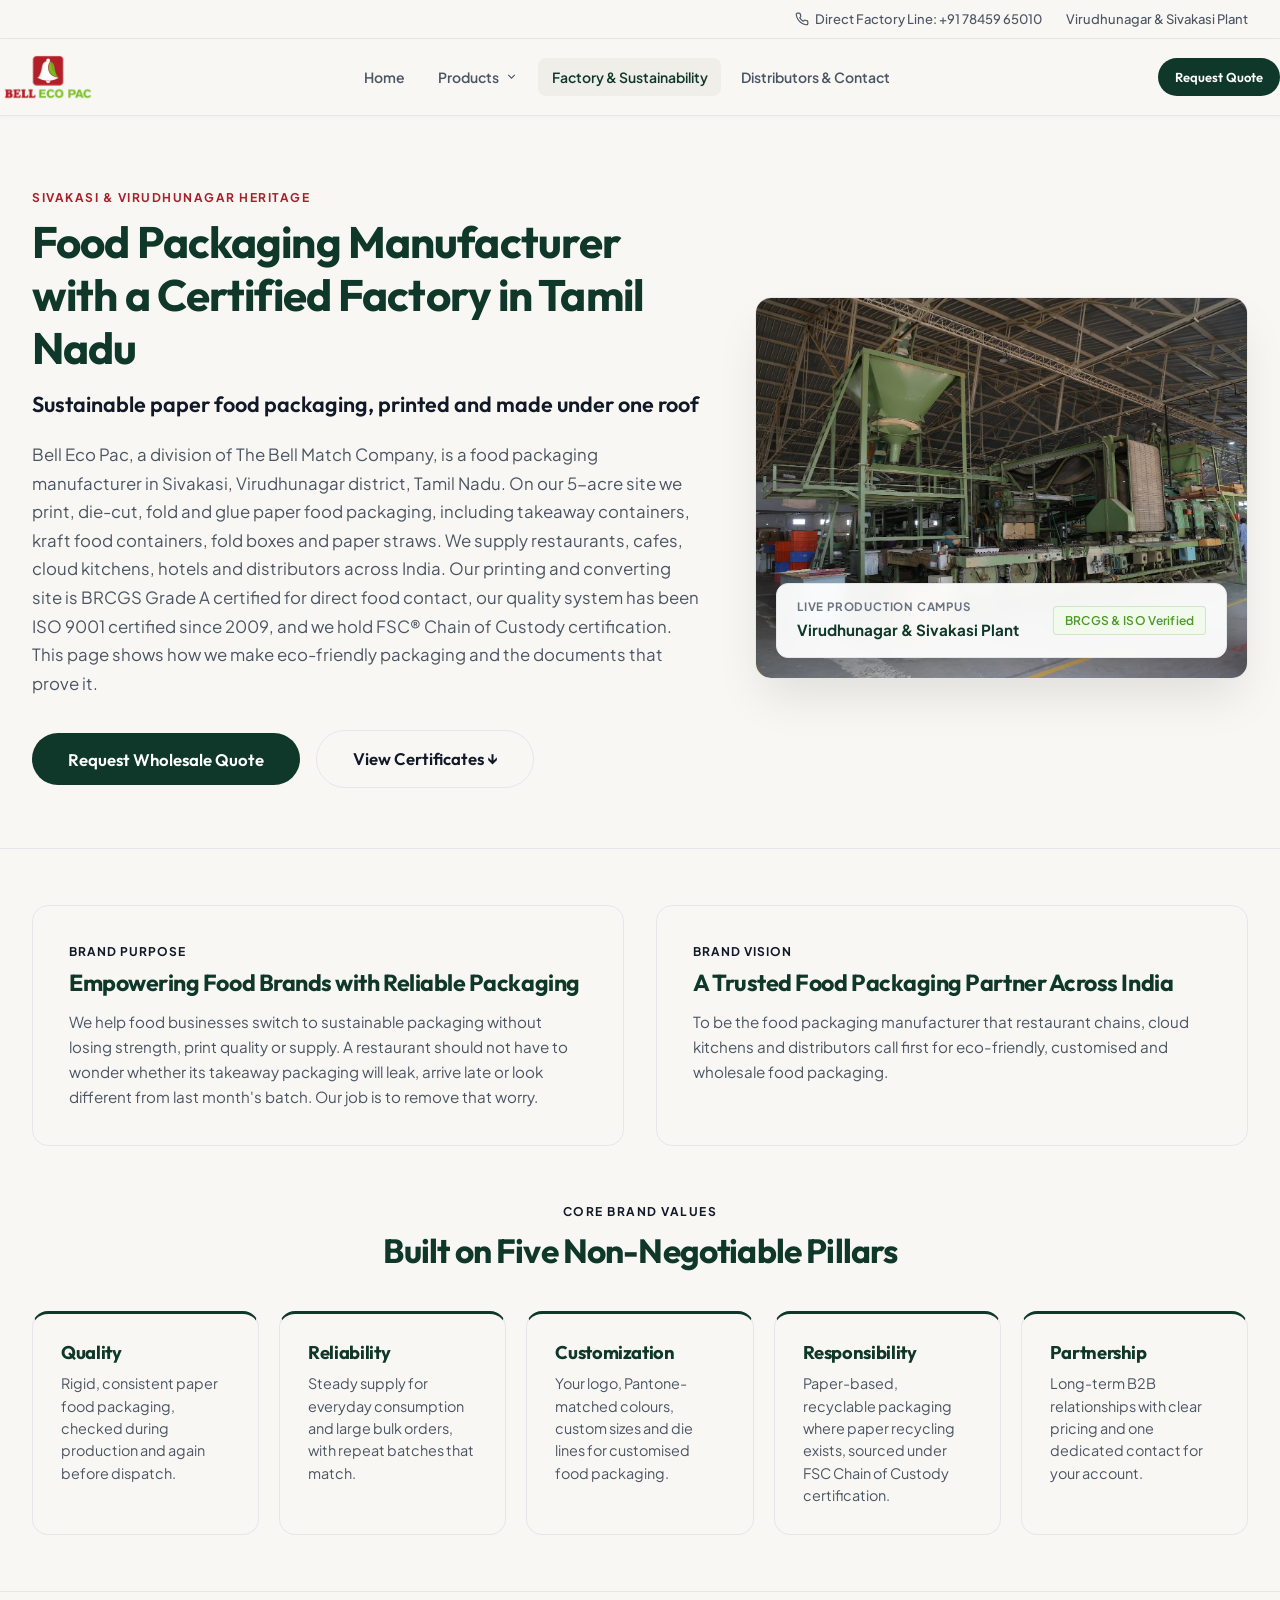
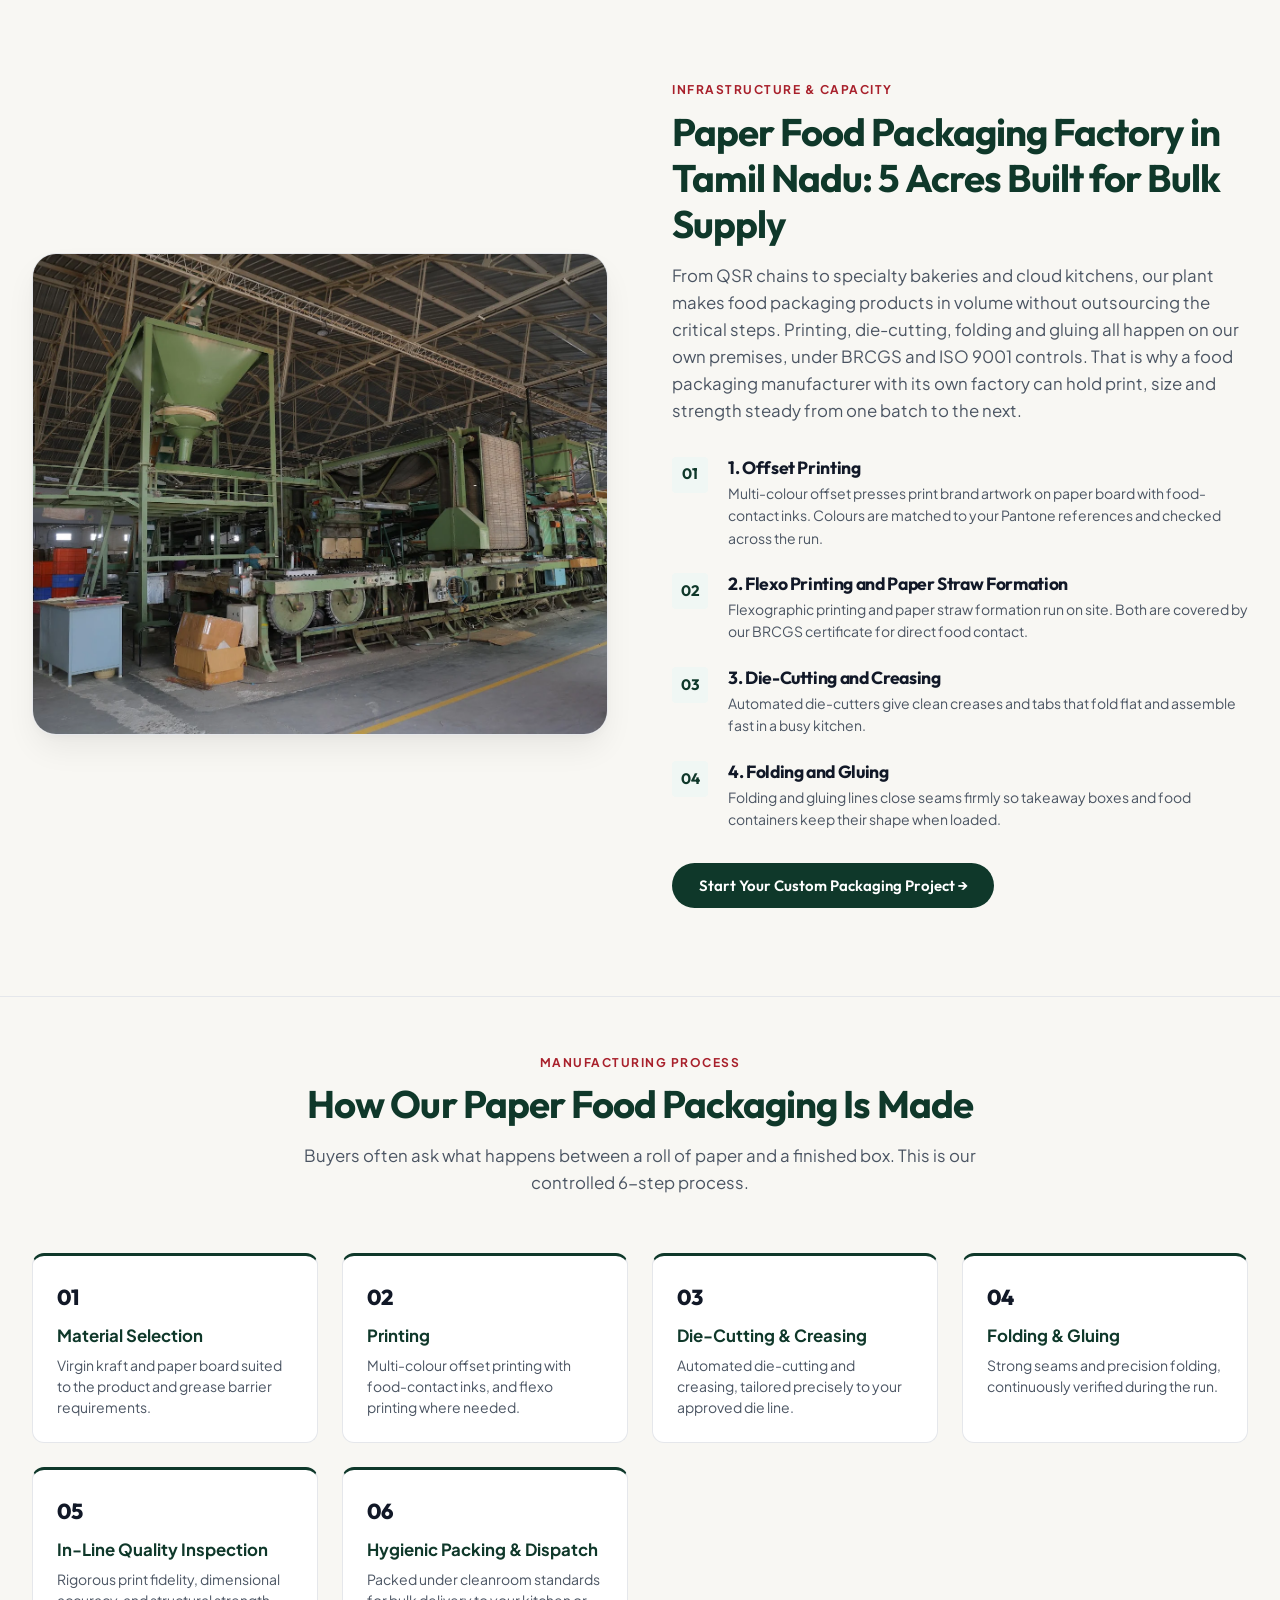
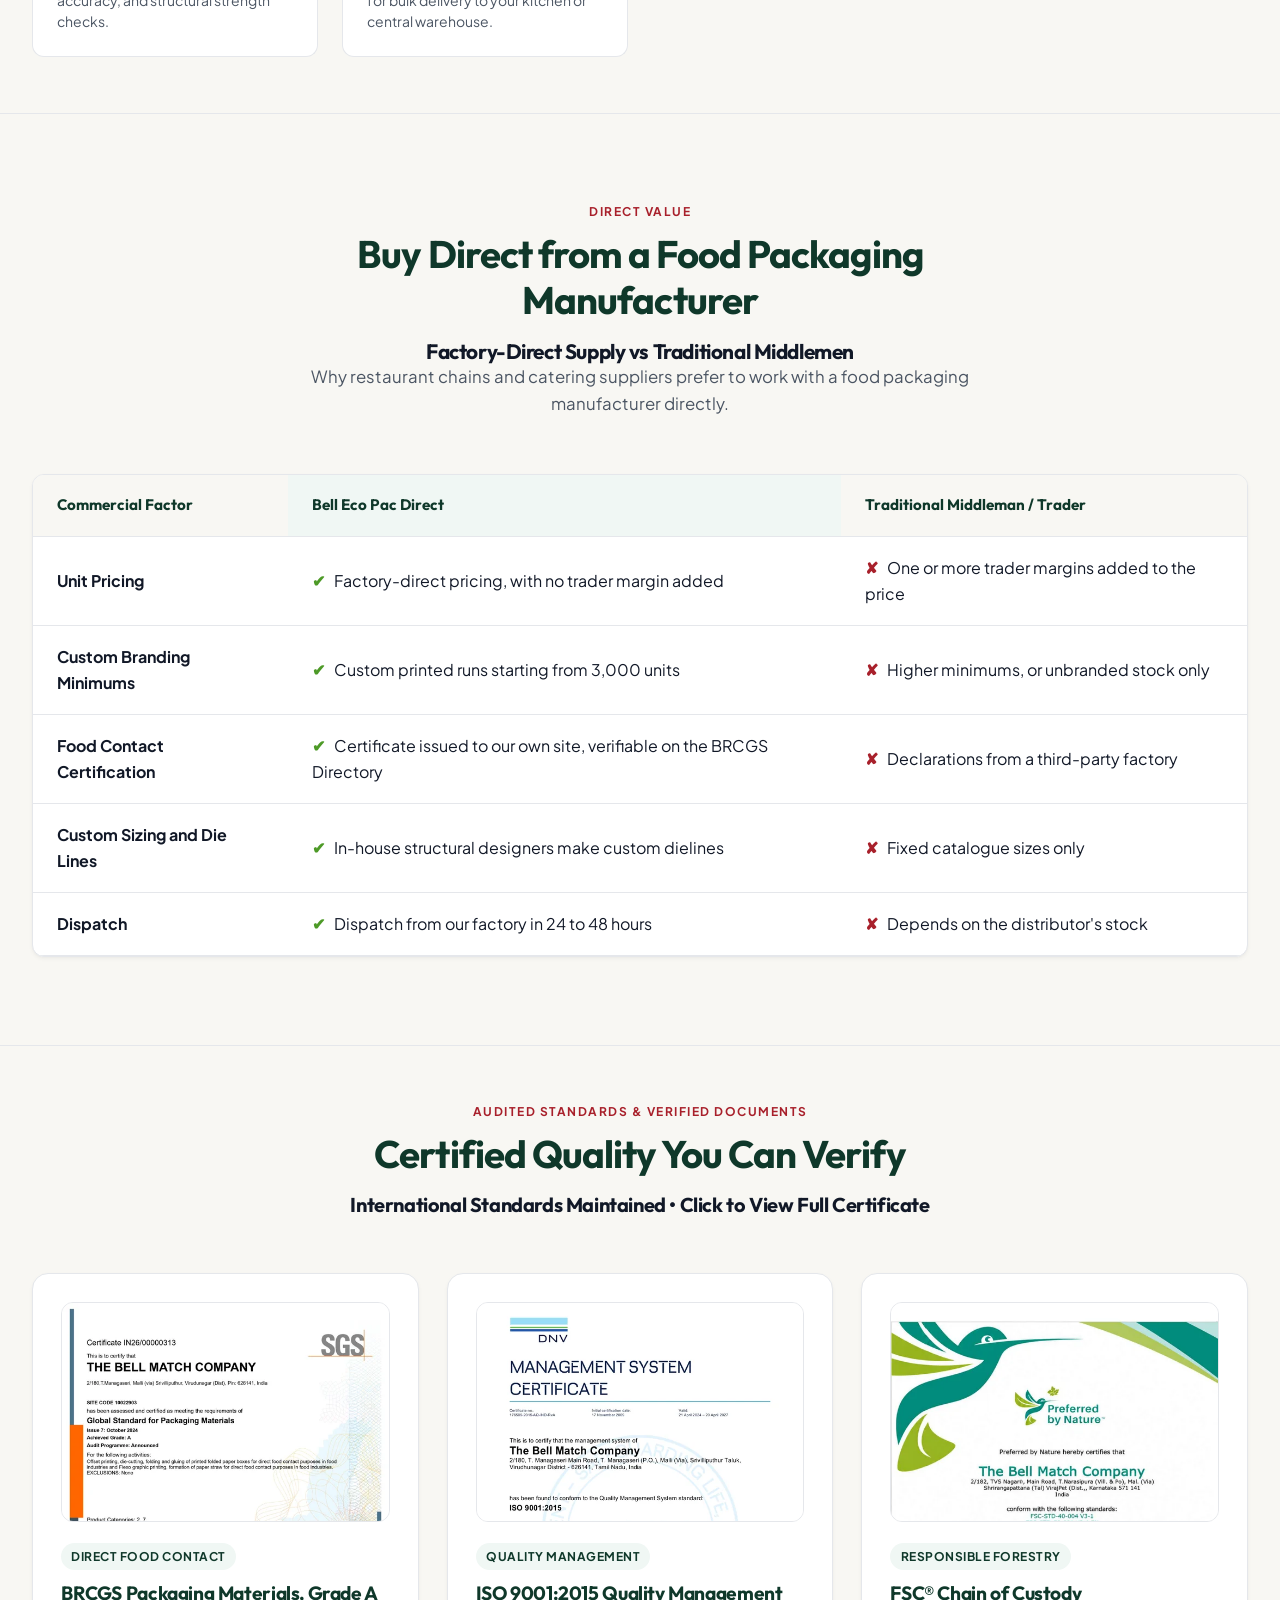
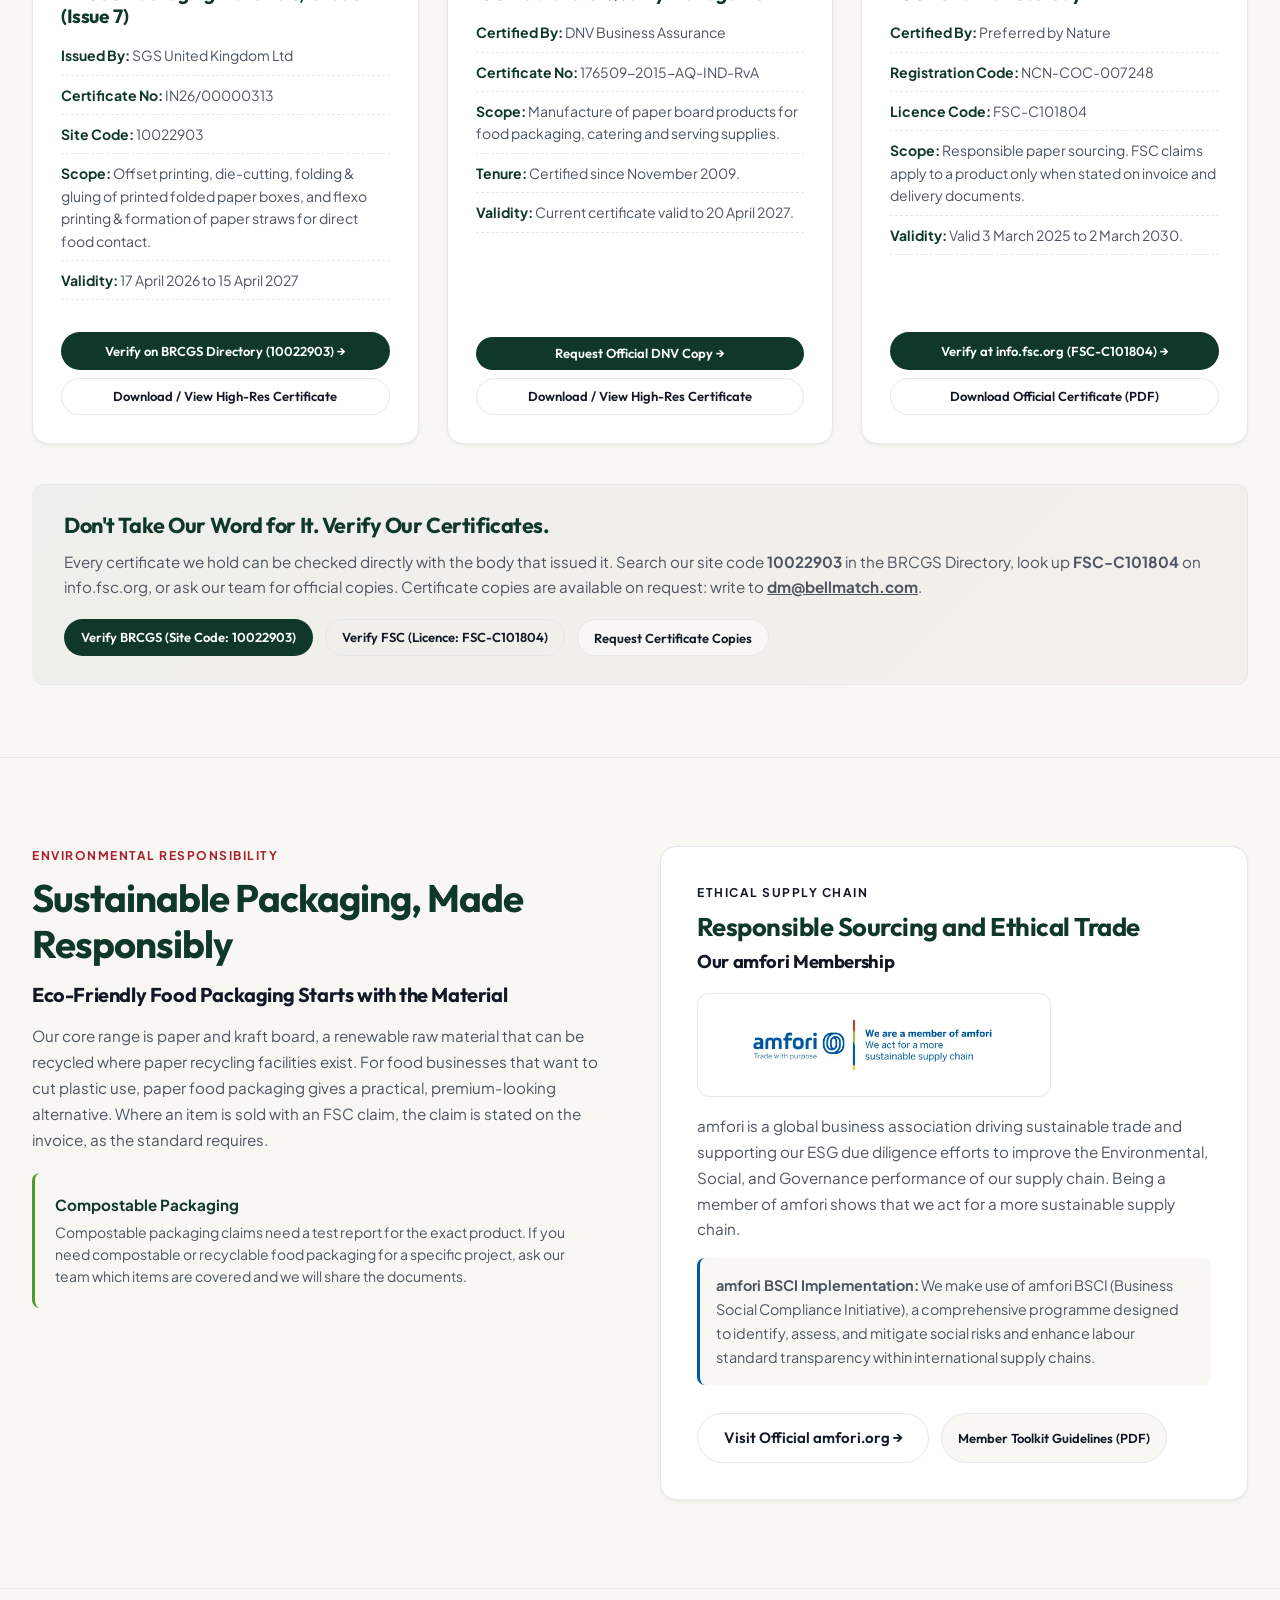
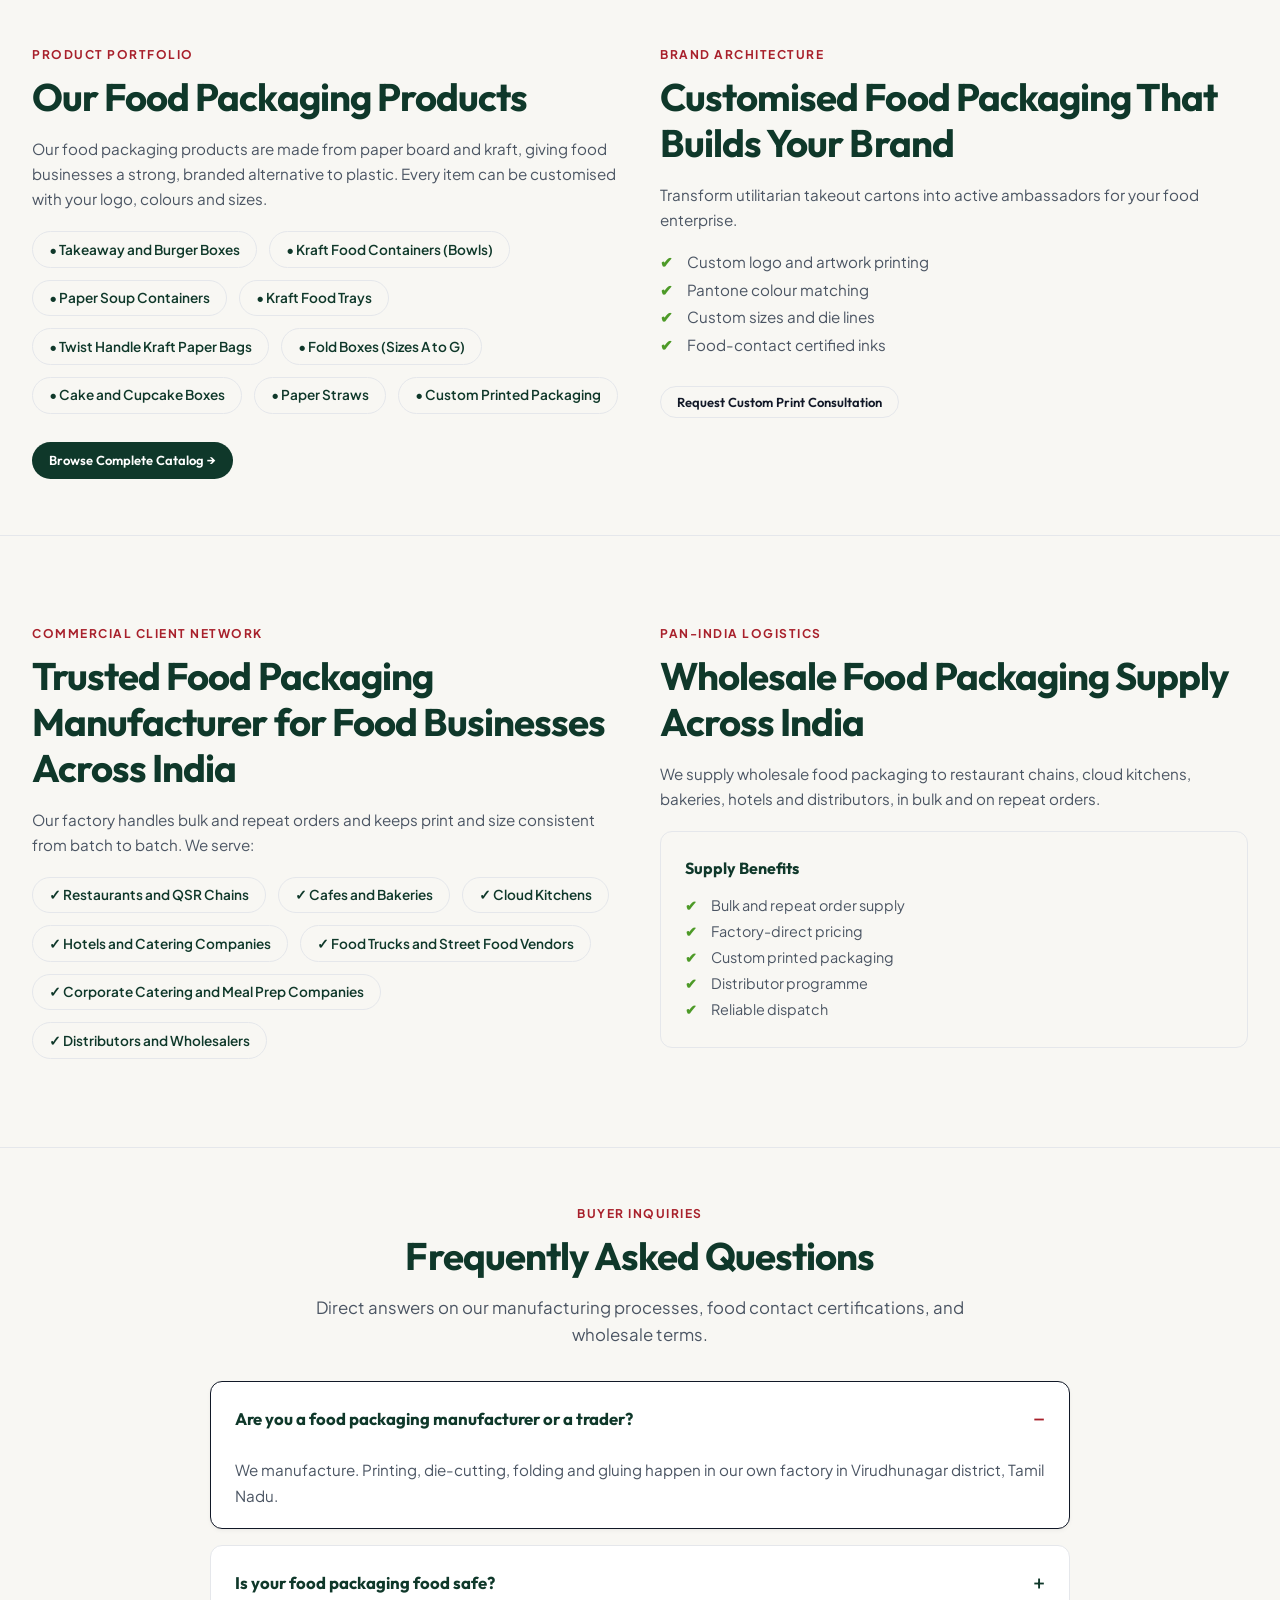
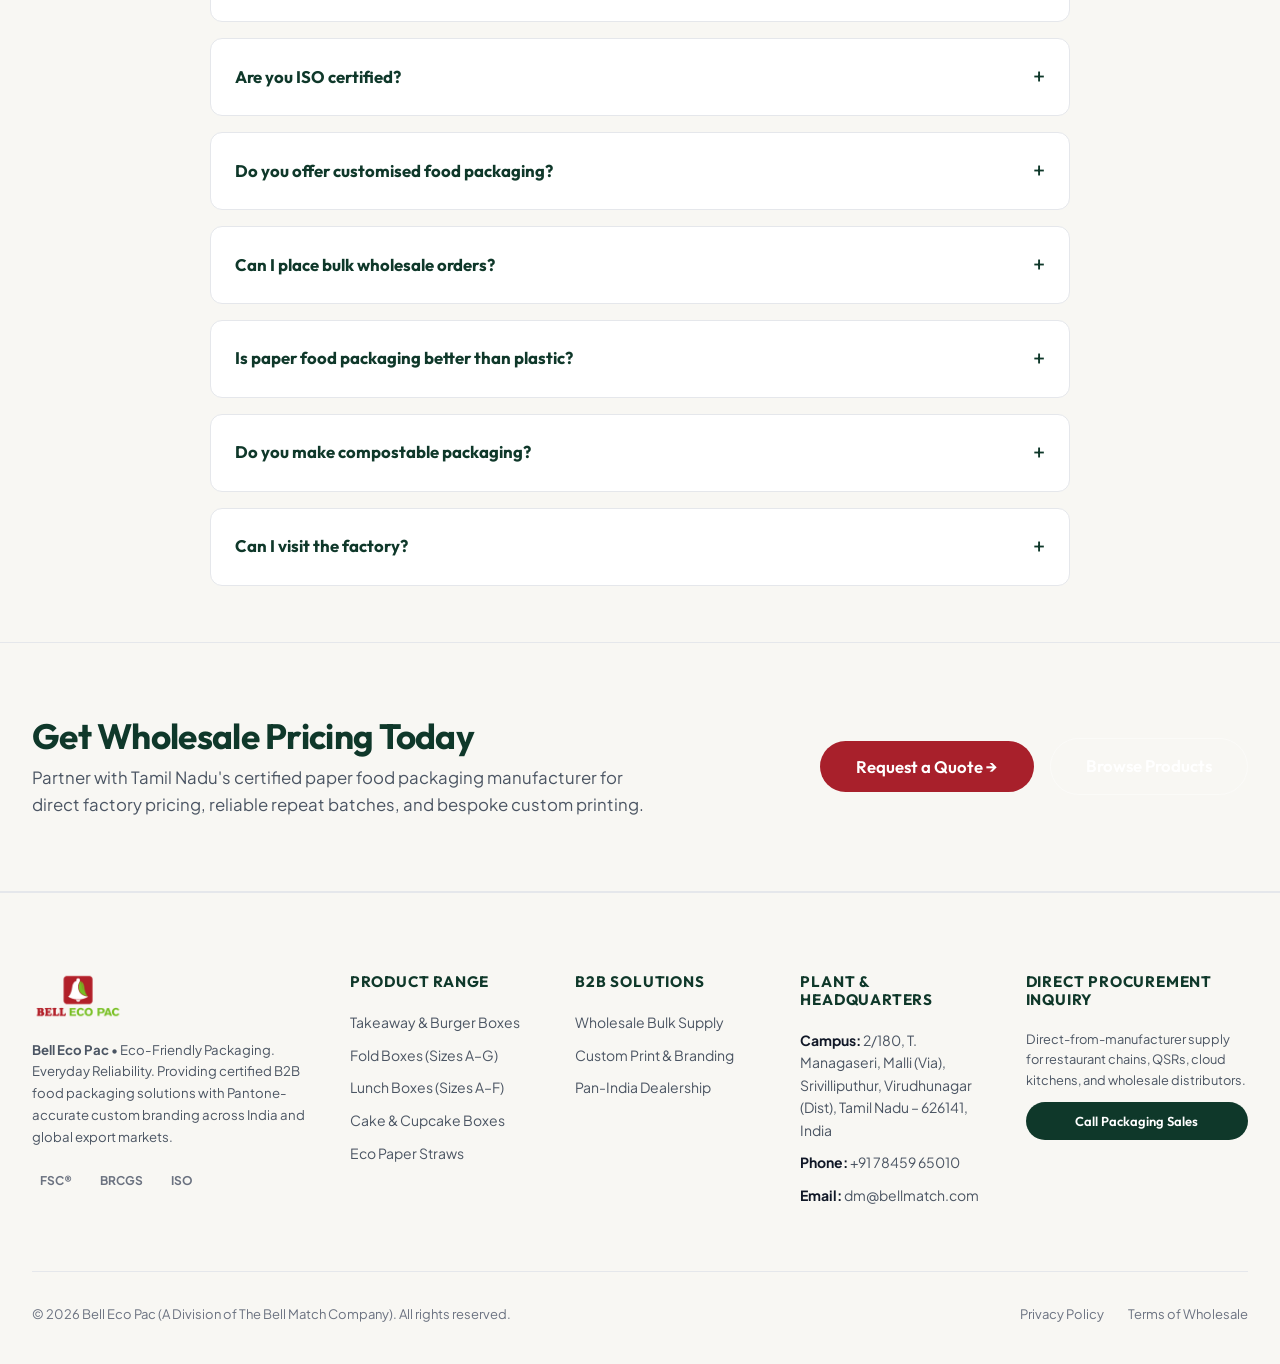
==== about.html @ 4a06c543 "Update Brand Purpose and Brand Vision copy and H2 hierarchy" ====
<!DOCTYPE html>
<html lang="en">
<head>
  <meta charset="UTF-8">
  <meta name="viewport" content="width=device-width, initial-scale=1.0">
  <title>Food Packaging Manufacturer in India | Factory | Bell Eco Pac</title>
  
  <!-- Primary Meta Tags -->
  <meta name="title" content="Food Packaging Manufacturer in India | Factory | Bell Eco Pac">
  <meta name="description" content="BRCGS Grade A and ISO 9001 certified food packaging manufacturer in Tamil Nadu. See our factory, process and certificates for custom paper food packaging.">
  <meta name="keywords" content="food packaging manufacturer, food packaging, paper food packaging, sustainable packaging, eco-friendly packaging, takeaway packaging, takeaway containers, food containers, kraft food containers, customised food packaging, wholesale food packaging, food packaging products, recyclable packaging, compostable packaging, food packaging wholesale, sustainable food packaging, eco friendly food packaging, recyclable food packaging, kraft food trays, paper soup containers, paper straws, cloud kitchens, cafes, restaurants, hotels, food trucks, corporate catering, meal prep">
  <meta name="author" content="Bell Eco Pac">
  <meta name="robots" content="index, follow, max-image-preview:large, max-snippet:-1, max-video-preview:-1">
  <meta name="theme-color" content="#0F382A">
  <link rel="icon" type="image/x-icon" href="favicon.ico">
  <link rel="icon" type="image/png" sizes="32x32" href="assets/images/favicon-32x32.png">
  <link rel="icon" type="image/png" sizes="16x16" href="assets/images/favicon-16x16.png">
  <link rel="apple-touch-icon" sizes="180x180" href="assets/images/apple-touch-icon.png">
  <link rel="canonical" href="https://bellecopac.com/about.html">

  <!-- Open Graph / Facebook -->
  <meta property="og:type" content="website">
  <meta property="og:url" content="https://bellecopac.com/about.html">
  <meta property="og:site_name" content="Bell Eco Pac">
  <meta property="og:locale" content="en_IN">
  <meta property="og:title" content="Food Packaging Manufacturer in India | Factory | Bell Eco Pac">
  <meta property="og:description" content="BRCGS Grade A and ISO 9001 certified food packaging manufacturer in Tamil Nadu. See our factory, process and certificates for custom paper food packaging.">
  <meta property="og:image" content="https://bellecopac.com/assets/images/factory_plant.webp">
  <meta property="og:image:width" content="1200">
  <meta property="og:image:height" content="630">
  <meta property="og:image:alt" content="Bell Eco Pac 5-Acre Food Packaging Plant in Tamil Nadu">

  <!-- Twitter Card -->
  <meta name="twitter:card" content="summary_large_image">
  <meta name="twitter:url" content="https://bellecopac.com/about.html">
  <meta name="twitter:title" content="Food Packaging Manufacturer in India | Factory | Bell Eco Pac">
  <meta name="twitter:description" content="BRCGS Grade A and ISO 9001 certified food packaging manufacturer in Tamil Nadu. See our factory, process and certificates for custom paper food packaging.">
  <meta name="twitter:image" content="https://bellecopac.com/assets/images/factory_plant.webp">
  
  <link rel="preconnect" href="https://fonts.googleapis.com">
  <link rel="preconnect" href="https://fonts.gstatic.com" crossorigin>
  <link href="https://fonts.googleapis.com/css2?family=Outfit:wght@500;600;700;800&family=Plus+Jakarta+Sans:wght@400;500;600;700&display=swap" rel="stylesheet">
  
  <link rel="stylesheet" href="css/style.css">

  <!-- Schema.org JSON-LD Structured Data -->
  <script type="application/ld+json">
  {
    "@context": "https://schema.org",
    "@type": "AboutPage",
    "name": "Food Packaging Manufacturer in India | Factory | Bell Eco Pac",
    "url": "https://bellecopac.com/about.html",
    "mainEntity": {
      "@type": "LocalBusiness",
      "name": "Bell Eco Pac Manufacturing Facility",
      "telephone": "+91-7845965010",
      "email": "dm@bellmatch.com",
      "address": {
        "@type": "PostalAddress",
        "streetAddress": "2/180, T. Managaseri, Malli (Via)",
        "addressLocality": "Srivilliputhur",
        "addressRegion": "Virudhunagar (Dist), Tamil Nadu",
        "postalCode": "626141",
        "addressCountry": "IN"
      }
    }
  }
  </script>
  <style>
    /* Premium Hero Section */
    .story-hero {
      background: var(--bg-surface);
      border-bottom: 1px solid var(--border-light);
      padding: 4.5rem 0 3.75rem;
      position: relative;
    }
    .story-hero-grid {
      display: grid;
      grid-template-columns: 1.15fr 0.85fr;
      gap: 3.5rem;
      align-items: center;
    }
    .story-hero-subtitle {
      font-size: 1.35rem;
      font-weight: 600;
      color: var(--secondary);
      margin-bottom: 1.25rem;
      font-family: 'Outfit', sans-serif;
    }
    .story-hero-text {
      color: var(--text-secondary);
      font-size: 1.05rem;
      line-height: 1.7;
      margin-bottom: 2rem;
    }
    .hero-cta-row {
      display: flex;
      flex-wrap: wrap;
      gap: 1rem;
      align-items: center;
    }
    .hero-photo-card {
      position: relative;
      border-radius: var(--radius-lg);
      overflow: hidden;
      box-shadow: var(--shadow-xl);
      border: 1px solid var(--border-light);
      background: #ffffff;
    }
    .hero-photo-card img {
      width: 100%;
      height: 380px;
      object-fit: cover;
      display: block;
    }
    .hero-floating-badge {
      position: absolute;
      bottom: 1.25rem;
      left: 1.25rem;
      right: 1.25rem;
      background: rgba(255, 255, 255, 0.95);
      backdrop-filter: blur(8px);
      border: 1px solid var(--border-light);
      border-radius: var(--radius-md);
      padding: 0.9rem 1.25rem;
      display: flex;
      justify-content: space-between;
      align-items: center;
      box-shadow: var(--shadow-md);
    }
    .hero-stats-row {
      display: grid;
      grid-template-columns: repeat(4, 1fr);
      gap: 1rem;
      margin-top: 2rem;
      padding-top: 1.75rem;
      border-top: 1px solid var(--border-light);
    }
    .hero-stat-item strong {
      display: block;
      font-size: 1.25rem;
      font-weight: 800;
      font-family: 'Outfit', sans-serif;
      color: var(--primary);
    }
    .hero-stat-item span {
      font-size: 0.75rem;
      color: var(--text-muted);
      text-transform: uppercase;
      letter-spacing: 0.5px;
      font-weight: 600;
    }
    
    /* Pillar & Value Cards */
    .pillar-card {
      background: var(--bg-surface);
      border: 1px solid var(--border-light);
      border-radius: var(--radius-lg);
      padding: 1.75rem;
      transition: transform var(--transition), box-shadow var(--transition);
    }
    .pillar-card:hover {
      transform: translateY(-2px);
      box-shadow: var(--shadow-md);
    }
    .pillar-card h4 {
      font-size: 1.15rem;
      color: var(--primary);
      margin-bottom: 0.5rem;
      font-family: 'Outfit', sans-serif;
    }
    .pillar-card p {
      font-size: 0.9rem;
      color: var(--text-secondary);
      line-height: 1.55;
      margin: 0;
    }

    /* Process Steps */
    .process-steps-grid {
      display: grid;
      grid-template-columns: repeat(auto-fit, minmax(280px, 1fr));
      gap: 1.5rem;
      margin-top: 2rem;
    }
    .process-step-card {
      background: #ffffff;
      border: 1px solid var(--border-light);
      border-radius: var(--radius-md);
      padding: 1.5rem;
      position: relative;
      border-top: 3px solid var(--primary);
    }
    .process-step-num {
      font-size: 1.35rem;
      font-weight: 800;
      font-family: 'Outfit', sans-serif;
      color: var(--secondary);
      margin-bottom: 0.5rem;
    }
    .process-step-title {
      font-size: 1.05rem;
      font-weight: 700;
      color: var(--primary);
      margin-bottom: 0.35rem;
    }
    .process-step-desc {
      font-size: 0.875rem;
      color: var(--text-secondary);
      line-height: 1.5;
      margin: 0;
    }

    /* Comparison Table */
    .comparison-table-wrap {
      overflow-x: auto;
      -webkit-overflow-scrolling: touch;
      margin-top: 2rem;
      border-radius: var(--radius-md);
      border: 1px solid var(--border-light);
      box-shadow: var(--shadow-sm);
      background: #ffffff;
    }
    .comparison-table {
      width: 100%;
      border-collapse: collapse;
      min-width: 640px;
    }
    .comparison-table th, .comparison-table td {
      padding: 1.15rem 1.5rem;
      text-align: left;
      border-bottom: 1px solid var(--border-light);
    }
    .comparison-table th {
      background: var(--bg-surface);
      font-family: 'Outfit', sans-serif;
      font-size: 0.95rem;
      color: var(--primary);
    }
    .check-icon {
      color: var(--brand-leaf);
      font-weight: bold;
      margin-right: 0.35rem;
    }
    .cross-icon {
      color: var(--brand-burgundy);
      font-weight: bold;
      margin-right: 0.35rem;
    }

    /* Detailed Certificate Cards with Thumbnails */
    .cert-spec-grid {
      display: grid;
      grid-template-columns: repeat(auto-fit, minmax(320px, 1fr));
      gap: 1.75rem;
      margin-top: 2rem;
    }
    .cert-spec-card {
      background: #ffffff;
      border: 1px solid var(--border-light);
      border-radius: var(--radius-lg);
      padding: 1.75rem;
      display: flex;
      flex-direction: column;
      justify-content: space-between;
      box-shadow: var(--shadow-sm);
      transition: transform var(--transition), box-shadow var(--transition);
    }
    .cert-spec-card:hover {
      transform: translateY(-3px);
      box-shadow: var(--shadow-lg);
    }
    .cert-thumb-wrap {
      width: 100%;
      height: 220px;
      border-radius: var(--radius-md);
      overflow: hidden;
      margin-bottom: 1.25rem;
      border: 1px solid var(--border-light);
      position: relative;
      background: #fdfdfd;
      cursor: pointer;
    }
    .cert-thumb-img {
      width: 100%;
      height: 100%;
      object-fit: cover;
      object-position: top center;
      transition: transform var(--transition);
    }
    .cert-thumb-wrap:hover .cert-thumb-img {
      transform: scale(1.04);
    }
    .cert-thumb-overlay {
      position: absolute;
      inset: 0;
      background: rgba(15, 56, 42, 0.65);
      display: flex;
      align-items: center;
      justify-content: center;
      gap: 0.5rem;
      color: #ffffff;
      font-size: 0.85rem;
      font-weight: 700;
      opacity: 0;
      transition: opacity var(--transition);
    }
    .cert-thumb-wrap:hover .cert-thumb-overlay {
      opacity: 1;
    }
    .cert-spec-card h3 {
      font-size: 1.2rem;
      color: var(--primary);
      margin-bottom: 0.5rem;
      font-family: 'Outfit', sans-serif;
    }
    .cert-badge {
      display: inline-block;
      padding: 0.25rem 0.65rem;
      border-radius: var(--radius-full);
      font-size: 0.75rem;
      font-weight: 700;
      text-transform: uppercase;
      letter-spacing: 0.5px;
      margin-bottom: 0.75rem;
      background: var(--primary-soft);
      color: var(--primary);
      width: fit-content;
    }
    .cert-meta-list {
      list-style: none;
      padding: 0;
      margin: 1rem 0;
      font-size: 0.875rem;
      color: var(--text-secondary);
      line-height: 1.6;
    }
    .cert-meta-list li {
      margin-bottom: 0.5rem;
      padding-bottom: 0.5rem;
      border-bottom: 1px dashed var(--border-light);
    }
    .cert-meta-list strong {
      color: var(--primary);
    }
    .cert-actions-cluster {
      display: flex;
      flex-direction: column;
      gap: 0.5rem;
      margin-top: 1rem;
    }

    /* Verify Certificate Callout */
    .verify-callout-box {
      background: linear-gradient(135deg, rgba(15, 56, 42, 0.04), rgba(162, 59, 41, 0.04));
      border: 1px solid var(--border-light);
      border-left: 4px solid var(--secondary);
      border-radius: var(--radius-md);
      padding: 1.75rem 2rem;
      margin: 2.5rem 0 1rem;
    }

    /* amfori section */
    .amfori-box {
      background: #ffffff;
      border: 1px solid var(--border-light);
      border-radius: var(--radius-lg);
      padding: 2.25rem;
      display: flex;
      flex-direction: column;
      gap: 1.25rem;
      box-shadow: var(--shadow-sm);
    }
    .amfori-logo-container {
      background: #ffffff;
      padding: 1rem;
      border-radius: var(--radius-md);
      border: 1px solid var(--border-light);
      display: inline-flex;
      align-items: center;
      margin-bottom: 1rem;
      width: fit-content;
    }
    .amfori-logo-img {
      max-width: 320px;
      height: auto;
      display: block;
    }

    /* Certificate Lightbox Modal */
    .cert-modal-dialog {
      max-width: 750px;
      width: 95%;
      max-height: 90vh;
      overflow-y: auto;
      background: #ffffff;
      border-radius: var(--radius-lg);
      padding: 1.5rem;
      position: relative;
    }
    .cert-modal-view-img {
      width: 100%;
      height: auto;
      display: block;
      border-radius: var(--radius-md);
      border: 1px solid var(--border-light);
    }

    /* FAQ Accordion */
    .faq-list {
      max-width: 860px;
      margin: 2rem auto 0;
      display: flex;
      flex-direction: column;
      gap: 1rem;
    }
    .faq-item {
      background: #ffffff;
      border: 1px solid var(--border-light);
      border-radius: var(--radius-md);
      overflow: hidden;
      transition: border-color var(--transition);
    }
    .faq-item[open] {
      border-color: var(--secondary);
    }
    .faq-question {
      padding: 1.25rem 1.5rem;
      font-size: 1.05rem;
      font-weight: 700;
      color: var(--primary);
      cursor: pointer;
      font-family: 'Outfit', sans-serif;
      list-style: none;
      display: flex;
      justify-content: space-between;
      align-items: center;
      user-select: none;
    }
    .faq-question::-webkit-details-marker {
      display: none;
    }
    .faq-question::after {
      content: '+';
      font-size: 1.4rem;
      color: var(--secondary);
      transition: transform var(--transition);
    }
    .faq-item[open] .faq-question::after {
      content: '−';
      transform: rotate(0deg);
    }
    .faq-answer {
      padding: 0 1.5rem 1.25rem;
      font-size: 0.95rem;
      color: var(--text-secondary);
      line-height: 1.65;
    }

    /* Product tags & Serving tags */
    .chip-tag-group {
      display: flex;
      flex-wrap: wrap;
      gap: 0.75rem;
      margin-top: 1.25rem;
    }
    .chip-tag {
      background: var(--bg-surface);
      border: 1px solid var(--border-light);
      border-radius: var(--radius-full);
      padding: 0.4rem 1rem;
      font-size: 0.85rem;
      font-weight: 600;
      color: var(--primary);
    }

    @media (max-width: 991px) {
      .story-hero-grid {
        grid-template-columns: 1fr;
        gap: 2.5rem;
      }
      .hero-photo-card img {
        height: 300px;
      }
    }
    @media (max-width: 768px) {
      .story-hero {
        padding: 2.75rem 0;
      }
      .story-hero-subtitle {
        font-size: 1.15rem;
      }
      .comparison-table {
        min-width: 580px;
      }
      .hero-stats-row {
        grid-template-columns: repeat(2, 1fr);
      }
    }
  </style>
</head>
<body>

  <!-- Navigation Header Placeholder (loaded from layout/header.html) -->
  <div id="header-placeholder"></div>

  <main id="main-content">

    <!-- ========================================== -->
    <!-- 1. REDESIGNED EDITORIAL HERO SECTION       -->
    <!-- ========================================== -->
    <section class="story-hero">
      <div class="container">
        
        <div class="story-hero-grid">
          
          <!-- Left Text & Actions -->
          <div>
            <span class="section-overline">SIVAKASI &amp; VIRUDHUNAGAR HERITAGE</span>
            <h1 style="color: var(--primary); font-size: clamp(2rem, 4vw, 2.75rem); margin-bottom: 0.75rem; font-family: 'Outfit', sans-serif; line-height: 1.2;">
              Food Packaging Manufacturer with a Certified Factory in Tamil Nadu
            </h1>
            <div class="story-hero-subtitle">
              Sustainable paper food packaging, printed and made under one roof
            </div>
            <p class="story-hero-text">
              Bell Eco Pac, a division of The Bell Match Company, is a food packaging manufacturer in Sivakasi, Virudhunagar district, Tamil Nadu. On our 5-acre site we print, die-cut, fold and glue paper food packaging, including takeaway containers, kraft food containers, fold boxes and paper straws. We supply restaurants, cafes, cloud kitchens, hotels and distributors across India. Our printing and converting site is BRCGS Grade A certified for direct food contact, our quality system has been ISO 9001 certified since 2009, and we hold FSC&reg; Chain of Custody certification. This page shows how we make eco-friendly packaging and the documents that prove it.
            </p>
            <div class="hero-cta-row">
              <button class="btn btn-lg btn-primary open-quote-modal" data-product="Factory Bulk Supply">
                Request Wholesale Quote
              </button>
              <a href="#certificates" class="btn btn-lg btn-outline">
                View Certificates &darr;
              </a>
            </div>
          </div>

          <!-- Right Studio Photography Card -->
          <div class="hero-photo-card">
            <img src="assets/images/factory_plant.webp" alt="Bell Eco Pac 5-Acre Manufacturing Campus in Tamil Nadu" loading="eager" width="600" height="380">
            <div class="hero-floating-badge">
              <div>
                <span style="display: block; font-size: 0.72rem; text-transform: uppercase; letter-spacing: 0.8px; color: var(--text-muted); font-weight: 700;">Live Production Campus</span>
                <strong style="font-size: 0.95rem; color: var(--primary);">Virudhunagar &amp; Sivakasi Plant</strong>
              </div>
              <a href="#certificates" class="badge badge-eco" style="text-decoration: none; font-size: 0.75rem;">
                BRCGS &amp; ISO Verified
              </a>
            </div>
          </div>

        </div>

      </div>
    </section>

    <!-- ========================================== -->
    <!-- 2. BRAND PURPOSE & BRAND VISION            -->
    <!-- ========================================== -->
    <section class="section-padding-sm" style="background: var(--bg-white); border-bottom: 1px solid var(--border-light);">
      <div class="container">
        
        <div style="display: grid; grid-template-columns: repeat(auto-fit, minmax(320px, 1fr)); gap: 2rem; align-items: stretch; margin-bottom: 3.5rem;">
          
          <!-- Brand Purpose -->
          <div style="background: var(--bg-surface); border: 1px solid var(--border-light); border-radius: var(--radius-lg); padding: 2.25rem;">
            <span style="font-size: 0.75rem; text-transform: uppercase; letter-spacing: 1px; color: var(--secondary); font-weight: 700; display: block; margin-bottom: 0.5rem;">BRAND PURPOSE</span>
            <h2 style="font-size: 1.45rem; color: var(--primary); margin-bottom: 0.75rem; font-weight: 700; font-family: 'Outfit', sans-serif;">
              Empowering Food Brands with Reliable Packaging
            </h2>
            <p style="font-size: 0.95rem; color: var(--text-secondary); line-height: 1.65; margin: 0;">
              We help food businesses switch to sustainable packaging without losing strength, print quality or supply. A restaurant should not have to wonder whether its takeaway packaging will leak, arrive late or look different from last month's batch. Our job is to remove that worry.
            </p>
          </div>

          <!-- Brand Vision -->
          <div style="background: var(--bg-surface); border: 1px solid var(--border-light); border-radius: var(--radius-lg); padding: 2.25rem;">
            <span style="font-size: 0.75rem; text-transform: uppercase; letter-spacing: 1px; color: var(--secondary); font-weight: 700; display: block; margin-bottom: 0.5rem;">BRAND VISION</span>
            <h2 style="font-size: 1.45rem; color: var(--primary); margin-bottom: 0.75rem; font-weight: 700; font-family: 'Outfit', sans-serif;">
              A Trusted Food Packaging Partner Across India
            </h2>
            <p style="font-size: 0.95rem; color: var(--text-secondary); line-height: 1.65; margin: 0;">
              To be the food packaging manufacturer that restaurant chains, cloud kitchens and distributors call first for eco-friendly, customised and wholesale food packaging.
            </p>
          </div>

        </div>

        <!-- Core Brand Values -->
        <div class="section-header" style="text-align: center; max-width: 700px; margin: 0 auto 2.5rem;">
          <span class="section-overline" style="color: var(--secondary); font-weight: 700;">Core Brand Values</span>
          <h2 class="section-title" style="font-size: 2.1rem;">Built on Five Non-Negotiable Pillars</h2>
        </div>

        <div style="display: grid; grid-template-columns: repeat(auto-fit, minmax(210px, 1fr)); gap: 1.25rem;">
          
          <div class="pillar-card" style="border-top: 3px solid var(--primary);">
            <h4>Quality</h4>
            <p>Rigid, consistent paper food packaging, checked during production and again before dispatch.</p>
          </div>

          <div class="pillar-card" style="border-top: 3px solid var(--primary);">
            <h4>Reliability</h4>
            <p>Steady supply for everyday consumption and large bulk orders, with repeat batches that match.</p>
          </div>

          <div class="pillar-card" style="border-top: 3px solid var(--primary);">
            <h4>Customization</h4>
            <p>Your logo, Pantone-matched colours, custom sizes and die lines for customised food packaging.</p>
          </div>

          <div class="pillar-card" style="border-top: 3px solid var(--primary);">
            <h4>Responsibility</h4>
            <p>Paper-based, recyclable packaging where paper recycling exists, sourced under FSC Chain of Custody certification.</p>
          </div>

          <div class="pillar-card" style="border-top: 3px solid var(--primary);">
            <h4>Partnership</h4>
            <p>Long-term B2B relationships with clear pricing and one dedicated contact for your account.</p>
          </div>

        </div>

      </div>
    </section>

    <!-- ========================================== -->
    <!-- 3. INFRASTRUCTURE & CAPACITY               -->
    <!-- ========================================== -->
    <section class="section-padding">
      <div class="container">
        <div class="factory-editorial-grid">
          
          <div class="factory-photo-frame">
            <img src="assets/images/factory_plant.webp" alt="Bell Eco Pac 5-Acre Manufacturing Campus in Tamil Nadu" class="factory-photo-img" loading="lazy">
          </div>

          <div>
            <span class="section-overline">Infrastructure &amp; Capacity</span>
            <h2 class="section-title">Paper Food Packaging Factory in Tamil Nadu: 5 Acres Built for Bulk Supply</h2>
            <p class="section-description" style="margin-bottom: 2rem;">
              From QSR chains to specialty bakeries and cloud kitchens, our plant makes food packaging products in volume without outsourcing the critical steps. Printing, die-cutting, folding and gluing all happen on our own premises, under BRCGS and ISO 9001 controls. That is why a food packaging manufacturer with its own factory can hold print, size and strength steady from one batch to the next.
            </p>

            <ul class="features-editorial-list">
              <li class="feature-editorial-item">
                <div class="feature-num">01</div>
                <div class="feature-content">
                  <h4>1. Offset Printing</h4>
                  <p>Multi-colour offset presses print brand artwork on paper board with food-contact inks. Colours are matched to your Pantone references and checked across the run.</p>
                </div>
              </li>
              <li class="feature-editorial-item">
                <div class="feature-num">02</div>
                <div class="feature-content">
                  <h4>2. Flexo Printing and Paper Straw Formation</h4>
                  <p>Flexographic printing and paper straw formation run on site. Both are covered by our BRCGS certificate for direct food contact.</p>
                </div>
              </li>
              <li class="feature-editorial-item">
                <div class="feature-num">03</div>
                <div class="feature-content">
                  <h4>3. Die-Cutting and Creasing</h4>
                  <p>Automated die-cutters give clean creases and tabs that fold flat and assemble fast in a busy kitchen.</p>
                </div>
              </li>
              <li class="feature-editorial-item">
                <div class="feature-num">04</div>
                <div class="feature-content">
                  <h4>4. Folding and Gluing</h4>
                  <p>Folding and gluing lines close seams firmly so takeaway boxes and food containers keep their shape when loaded.</p>
                </div>
              </li>
            </ul>

            <div style="margin-top: 2rem;">
              <button class="btn btn-primary open-quote-modal" data-product="Custom Packaging Project">
                Start Your Custom Packaging Project &rarr;
              </button>
            </div>
          </div>

        </div>
      </div>
    </section>

    <!-- ========================================== -->
    <!-- 4. HOW OUR PAPER FOOD PACKAGING IS MADE    -->
    <!-- ========================================== -->
    <section class="section-padding-sm" style="background: var(--bg-surface); border-top: 1px solid var(--border-light); border-bottom: 1px solid var(--border-light);">
      <div class="container">
        
        <div class="section-header" style="max-width: 750px;">
          <span class="section-overline">Manufacturing Process</span>
          <h2 class="section-title">How Our Paper Food Packaging Is Made</h2>
          <p class="section-description">
            Buyers often ask what happens between a roll of paper and a finished box. This is our controlled 6-step process.
          </p>
        </div>

        <div class="process-steps-grid">
          
          <div class="process-step-card">
            <div class="process-step-num">01</div>
            <div class="process-step-title">Material Selection</div>
            <p class="process-step-desc">Virgin kraft and paper board suited to the product and grease barrier requirements.</p>
          </div>

          <div class="process-step-card">
            <div class="process-step-num">02</div>
            <div class="process-step-title">Printing</div>
            <p class="process-step-desc">Multi-colour offset printing with food-contact inks, and flexo printing where needed.</p>
          </div>

          <div class="process-step-card">
            <div class="process-step-num">03</div>
            <div class="process-step-title">Die-Cutting &amp; Creasing</div>
            <p class="process-step-desc">Automated die-cutting and creasing, tailored precisely to your approved die line.</p>
          </div>

          <div class="process-step-card">
            <div class="process-step-num">04</div>
            <div class="process-step-title">Folding &amp; Gluing</div>
            <p class="process-step-desc">Strong seams and precision folding, continuously verified during the run.</p>
          </div>

          <div class="process-step-card">
            <div class="process-step-num">05</div>
            <div class="process-step-title">In-Line Quality Inspection</div>
            <p class="process-step-desc">Rigorous print fidelity, dimensional accuracy, and structural strength checks.</p>
          </div>

          <div class="process-step-card">
            <div class="process-step-num">06</div>
            <div class="process-step-title">Hygienic Packing &amp; Dispatch</div>
            <p class="process-step-desc">Packed under cleanroom standards for bulk delivery to your kitchen or central warehouse.</p>
          </div>

        </div>

      </div>
    </section>

    <!-- ========================================== -->
    <!-- 5. BUY DIRECT COMPARISON TABLE             -->
    <!-- ========================================== -->
    <section class="section-padding">
      <div class="container">
        
        <div class="section-header">
          <span class="section-overline">Direct Value</span>
          <h2 class="section-title">Buy Direct from a Food Packaging Manufacturer</h2>
          <h3 style="font-size: 1.3rem; color: var(--secondary); margin-top: 0.5rem; font-family: 'Outfit', sans-serif;">
            Factory-Direct Supply vs Traditional Middlemen
          </h3>
          <p class="section-description">
            Why restaurant chains and catering suppliers prefer to work with a food packaging manufacturer directly.
          </p>
        </div>

        <div class="comparison-table-wrap">
          <table class="comparison-table">
            <thead>
              <tr>
                <th>Commercial Factor</th>
                <th style="background: var(--primary-soft); color: var(--primary);">Bell Eco Pac Direct</th>
                <th>Traditional Middleman / Trader</th>
              </tr>
            </thead>
            <tbody>
              <tr>
                <td><strong>Unit Pricing</strong></td>
                <td><span class="check-icon">&#10004;</span> Factory-direct pricing, with no trader margin added</td>
                <td><span class="cross-icon">&#10008;</span> One or more trader margins added to the price</td>
              </tr>
              <tr>
                <td><strong>Custom Branding Minimums</strong></td>
                <td><span class="check-icon">&#10004;</span> Custom printed runs starting from 3,000 units</td>
                <td><span class="cross-icon">&#10008;</span> Higher minimums, or unbranded stock only</td>
              </tr>
              <tr>
                <td><strong>Food Contact Certification</strong></td>
                <td><span class="check-icon">&#10004;</span> Certificate issued to our own site, verifiable on the BRCGS Directory</td>
                <td><span class="cross-icon">&#10008;</span> Declarations from a third-party factory</td>
              </tr>
              <tr>
                <td><strong>Custom Sizing and Die Lines</strong></td>
                <td><span class="check-icon">&#10004;</span> In-house structural designers make custom dielines</td>
                <td><span class="cross-icon">&#10008;</span> Fixed catalogue sizes only</td>
              </tr>
              <tr>
                <td><strong>Dispatch</strong></td>
                <td><span class="check-icon">&#10004;</span> Dispatch from our factory in 24 to 48 hours</td>
                <td><span class="cross-icon">&#10008;</span> Depends on the distributor's stock</td>
              </tr>
            </tbody>
          </table>
        </div>

      </div>
    </section>

    <!-- ========================================== -->
    <!-- 6. CERTIFIED QUALITY & VERIFICATION (OFFICIAL UPLOADS) -->
    <!-- ========================================== -->
    <section class="section-padding-sm" id="certificates" style="background: var(--bg-surface); border-top: 1px solid var(--border-light); border-bottom: 1px solid var(--border-light);">
      <div class="container">
        
        <div class="section-header">
          <span class="section-overline">Audited Standards &amp; Verified Documents</span>
          <h2 class="section-title">Certified Quality You Can Verify</h2>
          <h3 style="font-size: 1.25rem; color: var(--secondary); margin-top: 0.5rem; font-family: 'Outfit', sans-serif;">
            International Standards Maintained &bull; Click to View Full Certificate
          </h3>
        </div>

        <div class="cert-spec-grid">
          
          <!-- BRCGS Grade A Certificate Card -->
          <div class="cert-spec-card">
            <div>
              <div class="cert-thumb-wrap" onclick="openCertModal('assets/certificates/brcgs_grade_a_certificate.jpeg', 'BRCGS Packaging Materials - Grade A Certificate')">
                <img src="assets/certificates/brcgs_grade_a_thumb.webp" alt="BRCGS Packaging Materials Grade A Certificate SGS Scan" class="cert-thumb-img" loading="lazy">
                <div class="cert-thumb-overlay">
                  <svg width="20" height="20" viewBox="0 0 24 24" fill="none" stroke="currentColor" stroke-width="2.5"><circle cx="11" cy="11" r="8"></circle><line x1="21" y1="21" x2="16.65" y2="16.65"></line><line x1="11" y1="8" x2="11" y2="14"></line><line x1="8" y1="11" x2="14" y2="11"></line></svg>
                  <span>Click to Inspect Certificate</span>
                </div>
              </div>
              <span class="cert-badge">Direct Food Contact</span>
              <h3>BRCGS Packaging Materials, Grade A (Issue 7)</h3>
              <ul class="cert-meta-list">
                <li><strong>Issued By:</strong> SGS United Kingdom Ltd</li>
                <li><strong>Certificate No:</strong> IN26/00000313</li>
                <li><strong>Site Code:</strong> 10022903</li>
                <li><strong>Scope:</strong> Offset printing, die-cutting, folding &amp; gluing of printed folded paper boxes, and flexo printing &amp; formation of paper straws for direct food contact.</li>
                <li><strong>Validity:</strong> 17 April 2026 to 15 April 2027</li>
              </ul>
            </div>
            <div class="cert-actions-cluster">
              <a href="https://directory.brcgs.com/" target="_blank" rel="noopener noreferrer" class="btn btn-sm btn-primary" style="text-align: center;">
                Verify on BRCGS Directory (10022903) &rarr;
              </a>
              <a href="assets/certificates/brcgs_grade_a_certificate.jpeg" target="_blank" class="btn btn-sm btn-outline" style="text-align: center;">
                Download / View High-Res Certificate
              </a>
            </div>
          </div>

          <!-- ISO 9001:2015 Certificate Card -->
          <div class="cert-spec-card">
            <div>
              <div class="cert-thumb-wrap" onclick="openCertModal('assets/certificates/iso_9001_certificate.jpg', 'ISO 9001:2015 Management System Certificate (DNV)')">
                <img src="assets/certificates/iso_9001_thumb.webp" alt="ISO 9001:2015 Management System Certificate DNV Scan" class="cert-thumb-img" loading="lazy">
                <div class="cert-thumb-overlay">
                  <svg width="20" height="20" viewBox="0 0 24 24" fill="none" stroke="currentColor" stroke-width="2.5"><circle cx="11" cy="11" r="8"></circle><line x1="21" y1="21" x2="16.65" y2="16.65"></line><line x1="11" y1="8" x2="11" y2="14"></line><line x1="8" y1="11" x2="14" y2="11"></line></svg>
                  <span>Click to Inspect Certificate</span>
                </div>
              </div>
              <span class="cert-badge">Quality Management</span>
              <h3>ISO 9001:2015 Quality Management</h3>
              <ul class="cert-meta-list">
                <li><strong>Certified By:</strong> DNV Business Assurance</li>
                <li><strong>Certificate No:</strong> 176509-2015-AQ-IND-RvA</li>
                <li><strong>Scope:</strong> Manufacture of paper board products for food packaging, catering and serving supplies.</li>
                <li><strong>Tenure:</strong> Certified since November 2009.</li>
                <li><strong>Validity:</strong> Current certificate valid to 20 April 2027.</li>
              </ul>
            </div>
            <div class="cert-actions-cluster">
              <button class="btn btn-sm btn-primary open-quote-modal" data-product="ISO 9001 Certificate Copy">
                Request Official DNV Copy &rarr;
              </button>
              <a href="assets/certificates/iso_9001_certificate.jpg" target="_blank" class="btn btn-sm btn-outline" style="text-align: center;">
                Download / View High-Res Certificate
              </a>
            </div>
          </div>

          <!-- FSC Chain of Custody Certificate Card -->
          <div class="cert-spec-card">
            <div>
              <div class="cert-thumb-wrap" onclick="openCertModal('assets/certificates/fsc_certificate.webp', 'FSC® Chain of Custody Certificate (Preferred by Nature)')">
                <img src="assets/certificates/fsc_certificate_thumb.webp" alt="FSC Chain of Custody Certificate Scan" class="cert-thumb-img" loading="lazy">
                <div class="cert-thumb-overlay">
                  <svg width="20" height="20" viewBox="0 0 24 24" fill="none" stroke="currentColor" stroke-width="2.5"><circle cx="11" cy="11" r="8"></circle><line x1="21" y1="21" x2="16.65" y2="16.65"></line><line x1="11" y1="8" x2="11" y2="14"></line><line x1="8" y1="11" x2="14" y2="11"></line></svg>
                  <span>Click to Inspect Certificate</span>
                </div>
              </div>
              <span class="cert-badge">Responsible Forestry</span>
              <h3>FSC&reg; Chain of Custody</h3>
              <ul class="cert-meta-list">
                <li><strong>Certified By:</strong> Preferred by Nature</li>
                <li><strong>Registration Code:</strong> NCN-COC-007248</li>
                <li><strong>Licence Code:</strong> FSC-C101804</li>
                <li><strong>Scope:</strong> Responsible paper sourcing. FSC claims apply to a product only when stated on invoice and delivery documents.</li>
                <li><strong>Validity:</strong> Valid 3 March 2025 to 2 March 2030.</li>
              </ul>
            </div>
            <div class="cert-actions-cluster">
              <a href="https://info.fsc.org/" target="_blank" rel="noopener noreferrer" class="btn btn-sm btn-primary" style="text-align: center;">
                Verify at info.fsc.org (FSC-C101804) &rarr;
              </a>
              <a href="assets/certificates/fsc_certificate.pdf" target="_blank" class="btn btn-sm btn-outline" style="text-align: center;">
                Download Official Certificate (PDF)
              </a>
            </div>
          </div>

        </div>

        <!-- Don't Take Our Word For It -->
        <div class="verify-callout-box">
          <h3 style="font-size: 1.35rem; color: var(--primary); margin-bottom: 0.65rem; font-family: 'Outfit', sans-serif;">
            Don't Take Our Word for It. Verify Our Certificates.
          </h3>
          <p style="font-size: 0.95rem; color: var(--text-secondary); line-height: 1.65; margin-bottom: 1.25rem;">
            Every certificate we hold can be checked directly with the body that issued it. Search our site code <strong>10022903</strong> in the BRCGS Directory, look up <strong>FSC-C101804</strong> on info.fsc.org, or ask our team for official copies. Certificate copies are available on request: write to <a href="mailto:dm@bellmatch.com" style="color: var(--secondary); font-weight: 700; text-decoration: underline;">dm@bellmatch.com</a>.
          </p>
          <div style="display: flex; flex-wrap: wrap; gap: 0.75rem;">
            <a href="https://directory.brcgs.com/" target="_blank" rel="noopener noreferrer" class="btn btn-sm btn-primary">
              Verify BRCGS (Site Code: 10022903)
            </a>
            <a href="https://info.fsc.org/" target="_blank" rel="noopener noreferrer" class="btn btn-sm btn-outline">
              Verify FSC (Licence: FSC-C101804)
            </a>
            <button class="btn btn-sm btn-secondary open-quote-modal" data-product="Certificate Copies Request">
              Request Certificate Copies
            </button>
          </div>
        </div>

      </div>
    </section>

    <!-- ========================================== -->
    <!-- 7. SUSTAINABLE PACKAGING & AMFORI          -->
    <!-- ========================================== -->
    <section class="section-padding">
      <div class="container">
        
        <div style="display: grid; grid-template-columns: repeat(auto-fit, minmax(320px, 1fr)); gap: 2.5rem; align-items: start;">
          
          <!-- Sustainable Packaging, Made Responsibly -->
          <div>
            <span class="section-overline">Environmental Responsibility</span>
            <h2 class="section-title">Sustainable Packaging, Made Responsibly</h2>
            <h3 style="font-size: 1.25rem; color: var(--secondary); margin-bottom: 1rem; font-family: 'Outfit', sans-serif;">
              Eco-Friendly Food Packaging Starts with the Material
            </h3>
            <p style="font-size: 0.95rem; color: var(--text-secondary); line-height: 1.7; margin-bottom: 1.25rem;">
              Our core range is paper and kraft board, a renewable raw material that can be recycled where paper recycling facilities exist. For food businesses that want to cut plastic use, paper food packaging gives a practical, premium-looking alternative. Where an item is sold with an FSC claim, the claim is stated on the invoice, as the standard requires.
            </p>
            <div style="background: var(--bg-surface); border-left: 3px solid var(--brand-leaf); padding: 1.25rem; border-radius: var(--radius-sm);">
              <strong style="color: var(--primary); display: block; margin-bottom: 0.35rem; font-size: 0.95rem;">Compostable Packaging</strong>
              <p style="font-size: 0.875rem; color: var(--text-secondary); line-height: 1.55; margin: 0;">
                Compostable packaging claims need a test report for the exact product. If you need compostable or recyclable food packaging for a specific project, ask our team which items are covered and we will share the documents.
              </p>
            </div>
          </div>

          <!-- Responsible Sourcing & Official amfori Membership -->
          <div class="amfori-box">
            <div>
              <span class="section-overline" style="color: var(--secondary);">Ethical Supply Chain</span>
              <h2 style="font-size: 1.6rem; color: var(--primary); margin-bottom: 0.5rem; font-family: 'Outfit', sans-serif;">
                Responsible Sourcing and Ethical Trade
              </h2>
              <h3 style="font-size: 1.15rem; color: var(--secondary); margin-bottom: 1.25rem; font-family: 'Outfit', sans-serif;">
                Our amfori Membership
              </h3>

              <!-- Official amfori Member Boilerplate Logo & Link -->
              <a href="https://www.amfori.org" target="_blank" rel="noopener noreferrer" class="amfori-logo-container" aria-label="Visit Official amfori Website">
                <img src="assets/images/amfori_member_boilerplate.webp" alt="amfori Member - Trade with purpose. We act for a more sustainable supply chain." class="amfori-logo-img">
              </a>

              <p style="font-size: 0.95rem; color: var(--text-secondary); line-height: 1.7; margin-bottom: 1rem;">
                amfori is a global business association driving sustainable trade and supporting our ESG due diligence efforts to improve the Environmental, Social, and Governance performance of our supply chain. Being a member of amfori shows that we act for a more sustainable supply chain.
              </p>
              <p style="font-size: 0.9rem; color: var(--text-secondary); line-height: 1.65; margin: 0; background: var(--bg-surface); padding: 1rem; border-radius: var(--radius-sm); border-left: 3px solid #0055a4;">
                <strong>amfori BSCI Implementation:</strong> We make use of amfori BSCI (Business Social Compliance Initiative), a comprehensive programme designed to identify, assess, and mitigate social risks and enhance labour standard transparency within international supply chains.
              </p>
            </div>
            <div style="display: flex; flex-wrap: wrap; gap: 0.75rem; margin-top: 0.5rem;">
              <a href="https://www.amfori.org" target="_blank" rel="noopener noreferrer" class="btn btn-outline" style="display: inline-flex; align-items: center; gap: 0.5rem;">
                Visit Official amfori.org &rarr;
              </a>
              <a href="assets/certificates/amfori_member_toolkit_guidelines.pdf" target="_blank" class="btn btn-sm btn-secondary" style="display: inline-flex; align-items: center; gap: 0.5rem;">
                Member Toolkit Guidelines (PDF)
              </a>
            </div>
          </div>

        </div>

      </div>
    </section>

    <!-- ========================================== -->
    <!-- 8. PRODUCT RANGE & CUSTOMISATION           -->
    <!-- ========================================== -->
    <section class="section-padding-sm" style="background: var(--bg-surface); border-top: 1px solid var(--border-light); border-bottom: 1px solid var(--border-light);">
      <div class="container">
        
        <div style="display: grid; grid-template-columns: repeat(auto-fit, minmax(320px, 1fr)); gap: 2.5rem; align-items: start;">
          
          <!-- Products -->
          <div>
            <span class="section-overline">Product Portfolio</span>
            <h2 class="section-title">Our Food Packaging Products</h2>
            <p style="font-size: 0.95rem; color: var(--text-secondary); line-height: 1.65; margin-bottom: 1rem;">
              Our food packaging products are made from paper board and kraft, giving food businesses a strong, branded alternative to plastic. Every item can be customised with your logo, colours and sizes.
            </p>
            <div class="chip-tag-group">
              <span class="chip-tag">&bull; Takeaway and Burger Boxes</span>
              <span class="chip-tag">&bull; Kraft Food Containers (Bowls)</span>
              <span class="chip-tag">&bull; Paper Soup Containers</span>
              <span class="chip-tag">&bull; Kraft Food Trays</span>
              <span class="chip-tag">&bull; Twist Handle Kraft Paper Bags</span>
              <span class="chip-tag">&bull; Fold Boxes (Sizes A to G)</span>
              <span class="chip-tag">&bull; Cake and Cupcake Boxes</span>
              <span class="chip-tag">&bull; Paper Straws</span>
              <span class="chip-tag">&bull; Custom Printed Packaging</span>
            </div>
            <div style="margin-top: 1.75rem;">
              <a href="products.html" class="btn btn-sm btn-primary">
                Browse Complete Catalog &rarr;
              </a>
            </div>
          </div>

          <!-- Customised Packaging -->
          <div>
            <span class="section-overline">Brand Architecture</span>
            <h2 class="section-title">Customised Food Packaging That Builds Your Brand</h2>
            <p style="font-size: 0.95rem; color: var(--text-secondary); line-height: 1.65; margin-bottom: 1rem;">
              Transform utilitarian takeout cartons into active ambassadors for your food enterprise.
            </p>
            <ul style="list-style: none; padding: 0; margin: 0; font-size: 0.95rem; color: var(--text-secondary); line-height: 1.8;">
              <li style="display: flex; align-items: center; gap: 0.5rem;"><span class="check-icon">&#10004;</span> Custom logo and artwork printing</li>
              <li style="display: flex; align-items: center; gap: 0.5rem;"><span class="check-icon">&#10004;</span> Pantone colour matching</li>
              <li style="display: flex; align-items: center; gap: 0.5rem;"><span class="check-icon">&#10004;</span> Custom sizes and die lines</li>
              <li style="display: flex; align-items: center; gap: 0.5rem;"><span class="check-icon">&#10004;</span> Food-contact certified inks</li>
            </ul>
            <div style="margin-top: 1.75rem;">
              <button class="btn btn-sm btn-secondary open-quote-modal" data-product="Custom Packaging Project">
                Request Custom Print Consultation
              </button>
            </div>
          </div>

        </div>

      </div>
    </section>

    <!-- ========================================== -->
    <!-- 9. WE SERVE & WHOLESALE SUPPLY             -->
    <!-- ========================================== -->
    <section class="section-padding">
      <div class="container">
        
        <div style="display: grid; grid-template-columns: repeat(auto-fit, minmax(320px, 1fr)); gap: 2.5rem; align-items: start;">
          
          <!-- We Serve -->
          <div>
            <span class="section-overline">Commercial Client Network</span>
            <h2 class="section-title">Trusted Food Packaging Manufacturer for Food Businesses Across India</h2>
            <p style="font-size: 0.95rem; color: var(--text-secondary); line-height: 1.65; margin-bottom: 1.25rem;">
              Our factory handles bulk and repeat orders and keeps print and size consistent from batch to batch. We serve:
            </p>
            <div class="chip-tag-group">
              <span class="chip-tag">&#10003; Restaurants and QSR Chains</span>
              <span class="chip-tag">&#10003; Cafes and Bakeries</span>
              <span class="chip-tag">&#10003; Cloud Kitchens</span>
              <span class="chip-tag">&#10003; Hotels and Catering Companies</span>
              <span class="chip-tag">&#10003; Food Trucks and Street Food Vendors</span>
              <span class="chip-tag">&#10003; Corporate Catering and Meal Prep Companies</span>
              <span class="chip-tag">&#10003; Distributors and Wholesalers</span>
            </div>
          </div>

          <!-- Wholesale Benefits -->
          <div>
            <span class="section-overline">Pan-India Logistics</span>
            <h2 class="section-title">Wholesale Food Packaging Supply Across India</h2>
            <p style="font-size: 0.95rem; color: var(--text-secondary); line-height: 1.65; margin-bottom: 1.25rem;">
              We supply wholesale food packaging to restaurant chains, cloud kitchens, bakeries, hotels and distributors, in bulk and on repeat orders.
            </p>
            <div style="background: var(--bg-surface); border: 1px solid var(--border-light); border-radius: var(--radius-md); padding: 1.5rem;">
              <strong style="color: var(--primary); display: block; margin-bottom: 0.75rem; font-size: 1rem; font-family: 'Outfit', sans-serif;">
                Supply Benefits
              </strong>
              <ul style="list-style: none; padding: 0; margin: 0; font-size: 0.9rem; color: var(--text-secondary); line-height: 1.8;">
                <li style="display: flex; align-items: center; gap: 0.5rem;"><span class="check-icon">&#10004;</span> Bulk and repeat order supply</li>
                <li style="display: flex; align-items: center; gap: 0.5rem;"><span class="check-icon">&#10004;</span> Factory-direct pricing</li>
                <li style="display: flex; align-items: center; gap: 0.5rem;"><span class="check-icon">&#10004;</span> Custom printed packaging</li>
                <li style="display: flex; align-items: center; gap: 0.5rem;"><span class="check-icon">&#10004;</span> Distributor programme</li>
                <li style="display: flex; align-items: center; gap: 0.5rem;"><span class="check-icon">&#10004;</span> Reliable dispatch</li>
              </ul>
            </div>
          </div>

        </div>

      </div>
    </section>

    <!-- ========================================== -->
    <!-- 10. FREQUENTLY ASKED QUESTIONS (FAQ)       -->
    <!-- ========================================== -->
    <section class="section-padding-sm" style="background: var(--bg-surface); border-top: 1px solid var(--border-light);">
      <div class="container">
        
        <div class="section-header" style="text-align: center; max-width: 700px; margin: 0 auto;">
          <span class="section-overline">Buyer Inquiries</span>
          <h2 class="section-title">Frequently Asked Questions</h2>
          <p class="section-description">
            Direct answers on our manufacturing processes, food contact certifications, and wholesale terms.
          </p>
        </div>

        <div class="faq-list">
          
          <details class="faq-item" open>
            <summary class="faq-question">Are you a food packaging manufacturer or a trader?</summary>
            <div class="faq-answer">
              We manufacture. Printing, die-cutting, folding and gluing happen in our own factory in Virudhunagar district, Tamil Nadu.
            </div>
          </details>

          <details class="faq-item">
            <summary class="faq-question">Is your food packaging food safe?</summary>
            <div class="faq-answer">
              Our production site is BRCGS Grade A certified for direct food contact printed paper boxes and paper straws. The certificate number (IN26/00000313) and site code (10022903) are published on this page, so you can check them on the BRCGS Directory.
            </div>
          </details>

          <details class="faq-item">
            <summary class="faq-question">Are you ISO certified?</summary>
            <div class="faq-answer">
              Yes. Our quality management system is certified to ISO 9001:2015 by DNV (Certificate no. 176509-2015-AQ-IND-RvA), and has been continuously certified since November 2009.
            </div>
          </details>

          <details class="faq-item">
            <summary class="faq-question">Do you offer customised food packaging?</summary>
            <div class="faq-answer">
              Yes. We print your logo and brand colours, match Pantone references and make custom sizes and die lines.
            </div>
          </details>

          <details class="faq-item">
            <summary class="faq-question">Can I place bulk wholesale orders?</summary>
            <div class="faq-answer">
              Yes. We supply wholesale food packaging to restaurants, cloud kitchens, bakeries, hotels and distributors across India.
            </div>
          </details>

          <details class="faq-item">
            <summary class="faq-question">Is paper food packaging better than plastic?</summary>
            <div class="faq-answer">
              Paper is made from a renewable resource and can be recycled where facilities exist. It also gives brands a premium look while cutting plastic use. Suitability depends on the food, so tell us what you pack and we will advise.
            </div>
          </details>

          <details class="faq-item">
            <summary class="faq-question">Do you make compostable packaging?</summary>
            <div class="faq-answer">
              Our standard range is paper and kraft board. Compostable packaging claims need a test report for the exact product, so ask our team which items are covered.
            </div>
          </details>

          <details class="faq-item">
            <summary class="faq-question">Can I visit the factory?</summary>
            <div class="faq-answer">
              Yes, commercial buyers are welcome to visit our plant in Virudhunagar district by appointment. Call <strong>+91 78459 65010</strong> or email <strong>dm@bellmatch.com</strong> to book a tour.
            </div>
          </details>

        </div>

      </div>
    </section>

    <!-- ========================================== -->
    <!-- 11. BOTTOM CTA BANNER                      -->
    <!-- ========================================== -->
    <section class="wholesale-banner-section">
      <div class="container wholesale-banner-inner">
        <div class="wholesale-banner-content">
          <h2 style="font-family: 'Outfit', sans-serif;">Get Wholesale Pricing Today</h2>
          <p>
            Partner with Tamil Nadu's certified paper food packaging manufacturer for direct factory pricing, reliable repeat batches, and bespoke custom printing.
          </p>
        </div>
        <div style="display: flex; flex-wrap: wrap; gap: 1rem; align-items: center;">
          <button class="btn btn-lg btn-burgundy open-quote-modal" data-product="Factory Direct Supply">
            Request a Quote &rarr;
          </button>
          <a href="products.html" class="btn btn-lg btn-outline" style="border-color: rgba(255,255,255,0.4); color: #ffffff;">
            Browse Products
          </a>
        </div>
      </div>
    </section>

  </main>

  <!-- ========================================== -->
  <!-- CERTIFICATE LIGHTBOX MODAL                 -->
  <!-- ========================================== -->
  <div class="modal-overlay" id="certLightboxModal" role="dialog" aria-modal="true" style="z-index: 10000;">
    <div class="modal-dialog cert-modal-dialog">
      <button class="modal-close-btn" id="closeCertModal" aria-label="Close certificate preview">&times;</button>
      <div style="margin-bottom: 1rem; padding-bottom: 0.75rem; border-bottom: 1px solid var(--border-light); display: flex; justify-content: space-between; align-items: center; padding-right: 2.5rem;">
        <div>
          <span class="badge badge-eco" style="font-size: 0.75rem;">Verified Certificate Document</span>
          <h3 id="certModalTitle" style="color: var(--primary); font-size: 1.25rem; margin-top: 0.35rem; margin-bottom: 0; font-family: 'Outfit', sans-serif;">Official Certificate Document</h3>
        </div>
      </div>
      <div style="text-align: center; margin-bottom: 1rem;">
        <img src="" alt="Official Certificate Document Scan" id="certModalImg" class="cert-modal-view-img">
      </div>
      <div style="display: flex; justify-content: space-between; align-items: center; flex-wrap: wrap; gap: 0.75rem;">
        <span style="font-size: 0.85rem; color: var(--text-muted);">SGS / DNV / Preferred by Nature Verified Copy</span>
        <a href="" id="certDownloadLink" target="_blank" class="btn btn-sm btn-primary">Open High-Resolution File &rarr;</a>
      </div>
    </div>
  </div>

  <!-- Footer Placeholder (loaded from layout/footer.html) -->
  <div id="footer-placeholder"></div>

  <!-- ========================================== -->
  <!-- MODAL: REQUEST QUOTE TERMINAL              -->
  <!-- ========================================== -->
  <div class="modal-overlay" id="quoteModal" role="dialog" aria-modal="true">
    <div class="modal-card">
      <button class="modal-close" id="closeQuoteModal" aria-label="Close quote modal">&times;</button>
      <div class="modal-header">
        <h3 class="modal-title">Request Direct Factory Quote</h3>
        <p class="modal-subtitle">Direct manufacturer pricing from our Virudhunagar converting facility.</p>
      </div>
      <form id="quoteModalForm" action="https://api.web3forms.com/submit" method="POST">
        <input type="hidden" name="access_key" class="web3forms-access-key" value="77c3048c-b836-4d5f-9283-538f7718eb36">
        <input type="hidden" name="from_name" value="Bell Eco-Pac Wholesale Terminal">
        <input type="hidden" name="subject" value="New Direct Wholesale Quote Request">
        
        <div class="calc-row">
          <label class="calc-label" for="quoteModalCompany">Company / Brand Name</label>
          <input type="text" id="quoteModalCompany" name="name" class="calc-input" placeholder="e.g. Urban Burger Co." autocomplete="organization" required>
        </div>
        <div class="calc-row">
          <label class="calc-label" for="quoteModalProduct">Product(s) of Interest / Packaging Line</label>
          <input type="text" id="quoteModalProduct" name="product" class="calc-input" placeholder="e.g. Burger Clamshells, 750ml Bowls, Paper Bags..." required>
        </div>
        <div style="display: grid; grid-template-columns: 1fr 1fr; gap: 1rem;">
          <div class="calc-row">
            <label class="calc-label" for="quoteModalPhone">WhatsApp Number</label>
            <input type="tel" id="quoteModalPhone" name="phone" class="calc-input" placeholder="+91 98765 43210" autocomplete="tel" required>
          </div>
          <div class="calc-row">
            <label class="calc-label" for="quoteModalEmail">Work Email</label>
            <input type="email" id="quoteModalEmail" name="email" class="calc-input" placeholder="procurement@brand.com" autocomplete="email" required>
          </div>
        </div>
        <div class="calc-row">
          <label class="calc-label" for="quoteModalQuantity">Estimated Monthly Volume</label>
          <select id="quoteModalQuantity" name="quantity" class="calc-select" style="margin-bottom: 0.5rem;">
            <option value="Sample / Trial Batch (3,000 units)">Trial Batch (3,000 units)</option>
            <option value="Café / Single Outlet (5,000 - 15,000 units/mo)">Single Outlet (5,000 - 15,000 units/mo)</option>
            <option value="Multi-Location QSR (15,000 - 50,000 units/mo)" selected>Multi-Location QSR (15,000 - 50,000 units/mo)</option>
            <option value="Regional Chain / Cloud Kitchen (50,000 - 200,000 units/mo)">Regional Chain / Cloud Kitchen (50,000 - 200,000 units/mo)</option>
            <option value="Enterprise / Master Distributor (200,000+ units/mo)">Enterprise / Master Distributor (200,000+ units/mo)</option>
          </select>
          <input type="text" id="quoteModalCustomUnits" name="custom_units" class="calc-input" placeholder="Or enter exact custom units (e.g. 25,000 units / month)">
        </div>
        <div class="calc-row">
          <label class="calc-label" for="quoteModalCity">Delivery Destination (City / State / Country)</label>
          <input type="text" id="quoteModalCity" name="city" class="calc-input" placeholder="e.g. Bangalore, Chennai, Mumbai, Dubai UAE" autocomplete="address-level2" required>
        </div>
        <div class="calc-row">
          <label class="calc-label" for="quoteModalCustomPrint">Custom Printing Needed?</label>
          <select id="quoteModalCustomPrint" name="custom_print" class="calc-select">
            <option value="Yes - Custom Brand Logo & Artwork">Yes - Custom Brand Logo &amp; Artwork</option>
            <option value="No - Plain Unprinted Kraft">No - Plain Unprinted Kraft</option>
            <option value="Need Consultation on Dielines">Need Consultation on Dielines</option>
          </select>
        </div>
        <div class="calc-row">
          <label class="calc-label" for="quoteModalMessage">Message / Specific Requirements (Optional)</label>
          <textarea id="quoteModalMessage" name="message" class="calc-input" rows="3" placeholder="Tell us about your target sizes, grease resistance needs, or timelines..."></textarea>
        </div>
        <button type="submit" class="btn btn-primary btn-block btn-lg" style="margin-top: 1rem;">
          Dispatch Request to Factory &rarr;
        </button>
      </form>
    </div>
  </div>

  <script src="js/main.js"></script>
  <script>
    function openCertModal(src, title) {
      const modal = document.getElementById('certLightboxModal');
      const img = document.getElementById('certModalImg');
      const titleEl = document.getElementById('certModalTitle');
      const dlLink = document.getElementById('certDownloadLink');
      if (modal && img) {
        img.src = src;
        if (titleEl) titleEl.innerText = title;
        if (dlLink) dlLink.href = src;
        modal.classList.add('active');
        document.body.style.overflow = 'hidden';
      }
    }

    const closeBtn = document.getElementById('closeCertModal');
    const certModal = document.getElementById('certLightboxModal');
    if (closeBtn && certModal) {
      closeBtn.addEventListener('click', () => {
        certModal.classList.remove('active');
        document.body.style.overflow = '';
      });
      certModal.addEventListener('click', (e) => {
        if (e.target === certModal) {
          certModal.classList.remove('active');
          document.body.style.overflow = '';
        }
      });
    }
  </script>
</body>
</html>
---- css/style.css ----
/* ==========================================================================
   BELL ECO PAC - MASTER DESIGN SYSTEM
   Built to Premium Web Development Agency Standards
   Aesthetic: High-End Industrial Editorial, Scandinavian Clean Whites,
   Luxe Forest Pine (#0f382a), Logo Burgundy (#a8202b), Leaf Green (#4d9a27)
   ========================================================================== */

:root {
  /* Brand Core */
  --primary: #0f382a;
  --primary-hover: #174e3b;
  --primary-soft: #f0f7f4;
  
  --brand-burgundy: #a8202b;
  --brand-burgundy-hover: #8c1822;
  --brand-burgundy-soft: #fdf2f2;
  
  --brand-leaf: #4d9a27;
  --brand-leaf-soft: #f2f9ed;
  
  --kraft-sand: #c9ad87;
  --kraft-light: #f7f3ed;
  --kraft-dark: #8c714d;

  /* Neutrals & Surfaces (Warm Linen Alabaster Tone #f8f7f3) */
  --bg-white: #f8f7f3;
  --bg-surface: #f8f7f3;
  --bg-subtle: #f0eee8;
  --bg-muted: #e7e5de;
  
  --text-primary: #111827;
  --text-secondary: #4b5563;
  --text-muted: #6b7280;
  --text-light: #9ca3af;
  
  --border-light: #e5e7eb;
  --border-subtle: #edf0ee;
  --border-focus: #0f382a;

  /* Elevation (Soft, tactile, subtle) */
  --shadow-xs: 0 1px 2px rgba(0, 0, 0, 0.04);
  --shadow-sm: 0 2px 4px rgba(0, 0, 0, 0.04), 0 1px 2px rgba(0, 0, 0, 0.02);
  --shadow-md: 0 8px 16px -2px rgba(0, 0, 0, 0.05), 0 2px 4px -1px rgba(0, 0, 0, 0.02);
  --shadow-lg: 0 16px 32px -4px rgba(0, 0, 0, 0.07), 0 4px 8px -2px rgba(0, 0, 0, 0.03);
  --shadow-xl: 0 24px 48px -8px rgba(0, 0, 0, 0.1);

  /* Geometry & Scale */
  --radius-xs: 4px;
  --radius-sm: 8px;
  --radius-md: 12px;
  --radius-lg: 16px;
  --radius-xl: 24px;
  --radius-full: 9999px;
  
  --container-max: 1320px;
  --transition: all 0.22s cubic-bezier(0.16, 1, 0.3, 1);
}

/* Reset & Base */
*, *::before, *::after {
  box-sizing: border-box;
  margin: 0;
  padding: 0;
}

html {
  scroll-behavior: smooth;
  font-size: 16px;
  background-color: var(--bg-white);
  overflow-x: clip;
  max-width: 100vw;
  width: 100%;
}

body {
  font-family: 'Plus Jakarta Sans', 'Inter', -apple-system, BlinkMacSystemFont, 'Segoe UI', Roboto, sans-serif;
  color: var(--text-primary);
  background-color: var(--bg-white);
  line-height: 1.6;
  -webkit-font-smoothing: antialiased;
  -moz-osx-font-smoothing: grayscale;
  overflow-x: clip;
  max-width: 100vw;
  width: 100%;
}

h1, h2, h3, h4, h5, h6 {
  font-family: 'Outfit', sans-serif;
  color: var(--text-primary);
  line-height: 1.2;
  letter-spacing: -0.02em;
  font-weight: 700;
}

a {
  color: inherit;
  text-decoration: none;
  transition: var(--transition);
}

img {
  max-width: 100%;
  height: auto;
  display: block;
}

button, input, select, textarea {
  font-family: inherit;
}

/* Layout Containers */
.container {
  width: 100%;
  max-width: var(--container-max);
  margin-left: auto;
  margin-right: auto;
  padding-left: 2rem;
  padding-right: 2rem;
}

/* ==========================================================================
   TOP ANNOUNCEMENT BAR
   ========================================================================== */
.top-bar {
  background: var(--bg-surface);
  border-bottom: 1px solid var(--border-light);
  font-size: 0.8125rem;
  padding: 0.55rem 0;
  color: var(--text-secondary);
}

.top-bar-inner {
  display: flex;
  justify-content: flex-end;
  align-items: center;
  flex-wrap: wrap;
  gap: 1.5rem;
}

.top-bar-left {
  display: flex;
  align-items: center;
  gap: 1rem;
}

.top-badge {
  background: var(--brand-burgundy);
  color: #ffffff;
  padding: 0.15rem 0.6rem;
  border-radius: var(--radius-xs);
  font-size: 0.6875rem;
  font-weight: 700;
  text-transform: uppercase;
  letter-spacing: 0.5px;
}

.top-bar-right {
  display: flex;
  align-items: center;
  gap: 1.5rem;
}

.top-bar-link {
  display: inline-flex;
  align-items: center;
  gap: 0.4rem;
  color: var(--text-secondary);
  font-weight: 500;
  font-size: 0.8125rem;
}

.top-bar-link:hover {
  color: var(--brand-burgundy);
}

/* ==========================================================================
   MAIN SITE HEADER & NAVIGATION
   ========================================================================== */
.site-header {
  background: rgba(248, 247, 243, 0.96);
  backdrop-filter: blur(12px);
  position: sticky;
  top: 0;
  z-index: 1000;
  border-bottom: 1px solid var(--border-light);
  box-shadow: 0 1px 4px rgba(0, 0, 0, 0.04);
}

.site-header-inner {
  display: flex;
  align-items: center;
  justify-content: space-between;
  padding: 0.85rem 0;
  gap: 2rem;
}

/* Brand Logo */
.brand-logo {
  display: inline-flex;
  align-items: center;
  text-decoration: none;
  flex-shrink: 0;
}

.main-logo-img {
  height: 48px;
  width: auto;
  max-width: 170px;
  object-fit: contain;
  display: block;
}

.footer-logo-img {
  height: 46px;
  width: auto;
  max-width: 160px;
  object-fit: contain;
  display: block;
}

/* Navigation Bar */
.header-nav {
  display: flex;
  align-items: center;
}

.nav-menu {
  display: flex;
  align-items: center;
  list-style: none;
  gap: 0.4rem;
  margin: 0;
  padding: 0;
}

.nav-item {
  position: relative;
}

.nav-link {
  font-size: 0.875rem;
  font-weight: 600;
  color: var(--text-secondary);
  padding: 0.5rem 0.85rem;
  border-radius: var(--radius-sm);
  display: inline-flex;
  align-items: center;
  gap: 0.35rem;
  text-decoration: none;
  transition: var(--transition);
}

.nav-link:hover, .nav-link.active {
  color: var(--primary);
  background: var(--bg-subtle);
}

.nav-link.featured-pill {
  color: var(--primary);
  background: var(--primary-light);
}

.header-cta-wrap {
  display: flex;
  align-items: center;
  gap: 0.85rem;
  flex-shrink: 0;
}

.mobile-nav-toggle {
  display: none;
  background: none;
  border: 1px solid var(--border-light);
  border-radius: var(--radius-sm);
  padding: 0.4rem;
  cursor: pointer;
  color: var(--primary);
}

@media (max-width: 1024px) {
  .mobile-nav-toggle {
    display: inline-flex;
    align-items: center;
    justify-content: center;
    width: 44px;
    height: 44px;
  }
  .header-nav {
    display: none;
    position: absolute;
    top: 100%;
    left: 0;
    width: 100%;
    max-height: calc(100vh - 72px);
    overflow-y: auto;
    -webkit-overflow-scrolling: touch;
    background: #ffffff;
    border-top: 1px solid var(--border-light);
    border-bottom: 2px solid var(--primary);
    box-shadow: 0 24px 48px -12px rgba(15, 56, 42, 0.22);
    padding: 1.25rem 1.5rem 2rem;
    z-index: 1001;
  }
  .header-nav.is-open {
    display: block;
    animation: mobileNavFade 0.22s cubic-bezier(0.16, 1, 0.3, 1);
  }
  @keyframes mobileNavFade {
    from { opacity: 0; transform: translateY(-8px); }
    to { opacity: 1; transform: translateY(0); }
  }
  .header-nav .nav-menu {
    display: flex;
    flex-direction: column;
    align-items: stretch;
    gap: 0.5rem;
  }
  .header-nav .nav-link {
    display: flex;
    justify-content: space-between;
    align-items: center;
    min-height: 46px;
    padding: 0.75rem 1rem;
    font-size: 0.95rem;
    font-weight: 600;
    border-radius: var(--radius-sm);
    background: var(--bg-surface);
    color: var(--text-primary);
  }
  .header-nav .nav-link:hover, .header-nav .nav-link.active {
    background: var(--primary-light);
    color: var(--primary);
  }
  .header-nav .mega-menu {
    position: static;
    width: 100%;
    box-shadow: none;
    border: 1px solid var(--border-light);
    border-radius: var(--radius-sm);
    grid-template-columns: 1fr;
    gap: 1rem;
    padding: 1rem;
    margin-top: 0.5rem;
    display: none;
    opacity: 1;
    visibility: visible;
    transform: none;
    background: #fafafa;
  }
  .header-nav .mega-col {
    background: #ffffff;
    border: 1px solid var(--border-light);
    border-radius: var(--radius-xs);
    padding: 0.85rem 1rem;
  }
  .header-nav .mega-col h4 {
    font-size: 0.78rem;
    text-transform: uppercase;
    letter-spacing: 0.5px;
    color: var(--brand-burgundy);
    margin-bottom: 0.6rem;
    font-weight: 700;
  }
  .header-nav .mega-list {
    display: flex;
    flex-direction: column;
    gap: 0.35rem;
  }
  .header-nav .mega-list li a {
    display: block;
    padding: 0.45rem 0.25rem;
    font-size: 0.875rem;
    color: var(--text-secondary);
    min-height: 38px;
    display: flex;
    align-items: center;
  }
  .header-nav .mega-list li a:hover {
    color: var(--primary);
    font-weight: 600;
  }
  .header-nav .mega-promo-box {
    display: none;
  }
  .header-nav .nav-item.has-mega-menu.open .mega-menu {
    display: grid;
  }
}

.nav-link:hover, .nav-link.active {
  color: var(--primary);
  background: var(--bg-subtle);
}

.nav-link.featured-pill {
  color: var(--primary);
  background: var(--primary-soft);
}

/* Mega Menu Desktop */
@media (min-width: 1025px) {
  .has-mega-menu:hover .mega-menu {
    opacity: 1;
    visibility: visible;
    transform: translateY(0);
  }

  .mega-menu {
    position: absolute;
    top: 100%;
    left: 0;
    width: 760px;
    background: #ffffff;
    border: 1px solid var(--border-light);
    border-radius: var(--radius-md);
    box-shadow: var(--shadow-xl);
    padding: 1.75rem;
    display: grid;
    grid-template-columns: repeat(3, 1fr) 200px;
    gap: 1.5rem;
    opacity: 0;
    visibility: hidden;
    transform: translateY(8px);
    transition: var(--transition);
    z-index: 100;
  }
}

.mega-col h4 {
  font-size: 0.78rem;
  text-transform: uppercase;
  letter-spacing: 0.8px;
  color: var(--text-muted);
  margin-bottom: 0.85rem;
  padding-bottom: 0.4rem;
  border-bottom: 1px solid var(--border-light);
}

.mega-list {
  list-style: none;
  display: flex;
  flex-direction: column;
  gap: 0.45rem;
}

.mega-list a {
  font-size: 0.84rem;
  color: var(--text-secondary);
  transition: var(--transition);
  display: block;
}

.mega-list a:hover {
  color: var(--primary);
  transform: translateX(3px);
}

.mega-promo-box {
  background: var(--bg-subtle);
  border: 1px solid var(--border-light);
  border-radius: var(--radius-sm);
  padding: 1.2rem;
  display: flex;
  flex-direction: column;
  justify-content: space-between;
}

.mega-promo-box h5 {
  color: var(--primary);
  font-size: 0.95rem;
  margin-bottom: 0.35rem;
}

.mega-promo-box p {
  font-size: 0.78rem;
  color: var(--text-muted);
  margin-bottom: 0.85rem;
  line-height: 1.5;
}

.mega-promo-btn {
  background: var(--primary);
  color: #ffffff;
  padding: 0.4rem 0.8rem;
  font-size: 0.75rem;
  font-weight: 700;
  border-radius: var(--radius-xs);
  text-align: center;
}

.mobile-nav-toggle {
  display: none;
  background: none;
  border: none;
  font-size: 1.5rem;
  color: var(--text-primary);
  cursor: pointer;
}

/* ==========================================================================
   BUTTONS & BADGES
   ========================================================================== */
.btn {
  display: inline-flex;
  align-items: center;
  justify-content: center;
  gap: 0.5rem;
  font-family: 'Outfit', sans-serif;
  font-weight: 600;
  font-size: 0.9375rem;
  padding: 0.75rem 1.6rem;
  border-radius: var(--radius-full);
  cursor: pointer;
  border: 1px solid transparent;
  transition: var(--transition);
  text-align: center;
}

.btn-sm {
  padding: 0.45rem 1rem;
  font-size: 0.8125rem;
}

.btn-lg {
  padding: 0.9rem 2.2rem;
  font-size: 1.05rem;
}

.btn-primary {
  background: var(--primary);
  color: #ffffff;
}

.btn-primary:hover {
  background: var(--primary-hover);
  transform: translateY(-1px);
  box-shadow: var(--shadow-sm);
}

.btn-burgundy {
  background: var(--brand-burgundy);
  color: #ffffff;
}

.btn-burgundy:hover {
  background: var(--brand-burgundy-hover);
  transform: translateY(-1px);
  box-shadow: var(--shadow-sm);
}

.btn-secondary {
  background: var(--bg-surface);
  border: 1px solid var(--border-light);
  color: var(--text-primary);
}

.btn-secondary:hover {
  background: #ffffff;
  border-color: var(--primary);
  color: var(--primary);
}

.btn-outline {
  background: transparent;
  border: 1.5px solid var(--border-light);
  color: var(--text-primary);
}

.btn-outline:hover {
  border-color: var(--primary);
  color: var(--primary);
  background: var(--bg-surface);
}

.badge {
  display: inline-flex;
  align-items: center;
  gap: 0.35rem;
  padding: 0.25rem 0.65rem;
  font-size: 0.72rem;
  font-weight: 600;
  border-radius: var(--radius-xs);
  letter-spacing: 0.3px;
}

.badge-eco {
  background: var(--brand-leaf-soft);
  color: var(--brand-leaf);
  border: 1px solid rgba(77, 154, 39, 0.2);
}

.badge-burgundy {
  background: var(--brand-burgundy-soft);
  color: var(--brand-burgundy);
  border: 1px solid rgba(168, 32, 43, 0.2);
}

.badge-kraft {
  background: var(--kraft-light);
  color: var(--kraft-dark);
  border: 1px solid rgba(201, 173, 135, 0.3);
}

/* ==========================================================================
   HERO SECTION: High-End Agency Editorial Standard
   ========================================================================== */
.hero-editorial-section {
  padding: 4.5rem 0 5rem;
  background: var(--bg-white);
  border-bottom: 1px solid var(--border-light);
}

.hero-editorial-grid {
  display: grid;
  grid-template-columns: 1.05fr 0.95fr;
  align-items: center;
  gap: 4rem;
}

.hero-eyebrow {
  display: inline-flex;
  align-items: center;
  gap: 0.5rem;
  font-size: 0.75rem;
  text-transform: uppercase;
  letter-spacing: 1.5px;
  font-weight: 700;
  color: var(--brand-burgundy);
  margin-bottom: 1.25rem;
}

.hero-main-title {
  font-size: clamp(2.5rem, 4.2vw, 3.75rem);
  font-weight: 800;
  line-height: 1.1;
  color: var(--primary);
  margin-bottom: 1.35rem;
  letter-spacing: -0.03em;
}

.hero-main-title span {
  color: var(--brand-burgundy);
}

.hero-subtitle {
  font-family: 'Outfit', sans-serif;
  font-size: clamp(1.15rem, 1.8vw, 1.35rem);
  font-weight: 600;
  color: var(--brand-burgundy);
  line-height: 1.45;
  margin-bottom: 1.25rem;
  letter-spacing: -0.01em;
}

.hero-lead-text {
  font-size: 1.0625rem;
  color: var(--text-secondary);
  line-height: 1.7;
  margin-bottom: 1.75rem;
  max-width: 620px;
}

.hero-feature-tags {
  display: flex;
  flex-wrap: wrap;
  gap: 0.5rem;
  margin-bottom: 2.25rem;
}

.hero-feature-tag {
  display: inline-flex;
  align-items: center;
  gap: 0.45rem;
  padding: 0.35rem 0.85rem;
  background: var(--bg-surface);
  border: 1px solid var(--border-light);
  border-radius: var(--radius-full);
  font-size: 0.8125rem;
  font-weight: 600;
  color: var(--primary);
}

.hero-feature-tag i {
  color: var(--brand-leaf);
  font-size: 0.75rem;
}

.hero-direct-call {
  display: inline-flex;
  align-items: center;
  gap: 0.5rem;
  font-size: 0.9rem;
  font-weight: 600;
  color: var(--primary);
  padding: 0.85rem 1.35rem;
  border-radius: var(--radius-full);
  background: var(--bg-surface);
  border: 1px solid var(--border-light);
  transition: var(--transition);
  text-decoration: none;
}

.hero-direct-call:hover {
  background: #ffffff;
  border-color: #25D366;
  color: var(--primary);
  box-shadow: var(--shadow-sm);
}

.hero-direct-call i {
  color: #25D366;
  font-size: 1.05rem;
}

.hero-cert-floating-pill {
  position: absolute;
  top: 1.25rem;
  left: 1.25rem;
  background: rgba(15, 56, 42, 0.94);
  backdrop-filter: blur(8px);
  color: #ffffff;
  padding: 0.5rem 0.95rem;
  border-radius: var(--radius-full);
  display: inline-flex;
  align-items: center;
  gap: 0.5rem;
  font-size: 0.75rem;
  font-weight: 700;
  letter-spacing: 0.5px;
  text-transform: uppercase;
  box-shadow: 0 4px 14px rgba(0, 0, 0, 0.18);
  border: 1px solid rgba(255, 255, 255, 0.2);
  z-index: 2;
}

.hero-cert-floating-pill i {
  color: #FFD700;
}

.hero-cta-group {
  display: flex;
  align-items: center;
  flex-wrap: wrap;
  gap: 1rem;
  margin-bottom: 0;
}

.hero-trust-metrics {
  display: grid;
  grid-template-columns: repeat(3, 1fr);
  gap: 1.5rem;
  padding-top: 2rem;
  border-top: 1px solid var(--border-light);
}

.metric-item h4 {
  font-size: 1.5rem;
  font-weight: 800;
  color: var(--primary);
  line-height: 1.1;
  margin-bottom: 0.25rem;
}

.metric-item p {
  font-size: 0.78rem;
  color: var(--text-muted);
  line-height: 1.4;
}

/* Hero Photography Frame */
.hero-photo-wrapper {
  position: relative;
  border-radius: var(--radius-xl);
  overflow: hidden;
  box-shadow: var(--shadow-lg);
  border: 1px solid var(--border-light);
  background: var(--bg-surface);
}

.hero-photo-img {
  width: 100%;
  height: 520px;
  object-fit: cover;
  display: block;
}

.hero-spec-tag {
  position: absolute;
  bottom: 1.5rem;
  left: 1.5rem;
  right: 1.5rem;
  background: rgba(255, 255, 255, 0.95);
  backdrop-filter: blur(10px);
  padding: 1rem 1.25rem;
  border-radius: var(--radius-md);
  border: 1px solid rgba(229, 231, 235, 0.8);
  display: flex;
  align-items: center;
  justify-content: space-between;
}

.spec-tag-info span {
  display: block;
  font-size: 0.72rem;
  text-transform: uppercase;
  letter-spacing: 0.5px;
  color: var(--text-muted);
}

.spec-tag-info strong {
  font-size: 0.95rem;
  color: var(--primary);
  font-weight: 700;
}

/* ==========================================================================
   SECTION COMMON HEADERS
   ========================================================================== */
.section-padding {
  padding: 5.5rem 0;
}

.section-padding-sm {
  padding: 3.5rem 0;
}

.section-header {
  text-align: center;
  max-width: 680px;
  margin: 0 auto 3.5rem;
}

.section-overline {
  font-size: 0.75rem;
  text-transform: uppercase;
  letter-spacing: 1.5px;
  font-weight: 700;
  color: var(--brand-burgundy);
  margin-bottom: 0.6rem;
  display: block;
}

.section-title {
  font-size: clamp(2rem, 3vw, 2.6rem);
  color: var(--primary);
  margin-bottom: 1rem;
  letter-spacing: -0.025em;
}

.section-description {
  font-size: 1.05rem;
  color: var(--text-secondary);
  line-height: 1.6;
}

/* ==========================================================================
   EDITORIAL PRODUCT GRID (Real Commercial Photography)
   ========================================================================== */
.product-showcase-grid {
  display: grid;
  grid-template-columns: repeat(3, 1fr);
  gap: 2rem;
}

.product-editorial-card {
  background: #ffffff;
  border: 1px solid var(--border-light);
  border-radius: var(--radius-lg);
  overflow: hidden;
  transition: var(--transition);
  display: flex;
  flex-direction: column;
}

.product-editorial-card:hover {
  transform: translateY(-4px);
  box-shadow: var(--shadow-md);
  border-color: var(--primary);
}

.product-card-img-wrap {
  position: relative;
  height: 250px;
  background: var(--bg-surface);
  overflow: hidden;
}

.product-card-img {
  width: 100%;
  height: 100%;
  object-fit: cover;
  transition: transform 0.4s ease;
}

.product-editorial-card:hover .product-card-img {
  transform: scale(1.04);
}

.product-card-badge {
  position: absolute;
  top: 1rem;
  left: 1rem;
  z-index: 2;
}

.product-card-body {
  padding: 1.5rem;
  display: flex;
  flex-direction: column;
  flex: 1;
}

.product-card-meta {
  font-size: 0.75rem;
  text-transform: uppercase;
  letter-spacing: 0.6px;
  color: var(--text-muted);
  margin-bottom: 0.35rem;
}

.product-card-title {
  font-size: 1.2rem;
  font-weight: 700;
  color: var(--text-primary);
  margin-bottom: 0.5rem;
}

.product-card-desc {
  font-size: 0.85rem;
  color: var(--text-secondary);
  line-height: 1.5;
  margin-bottom: 1.25rem;
  flex: 1;
}

.product-specs-table {
  width: 100%;
  border-collapse: collapse;
  font-size: 0.78rem;
  margin-bottom: 1.25rem;
  background: var(--bg-surface);
  border-radius: var(--radius-xs);
  overflow: hidden;
}

.product-specs-table th, .product-specs-table td {
  padding: 0.4rem 0.6rem;
  text-align: center;
  border-bottom: 1px solid var(--border-light);
}

.product-specs-table th {
  background: var(--bg-muted);
  color: var(--text-secondary);
  font-weight: 600;
}

.product-card-footer {
  display: grid;
  grid-template-columns: 1fr auto;
  gap: 0.6rem;
  margin-top: auto;
}

/* ==========================================================================
   B2B BULK TIER CALCULATOR (Procurement Terminal)
   ========================================================================== */
.calculator-terminal-section {
  background: var(--bg-surface);
  border-top: 1px solid var(--border-light);
  border-bottom: 1px solid var(--border-light);
}

.terminal-box {
  background: #ffffff;
  border: 1px solid var(--border-light);
  border-radius: var(--radius-xl);
  padding: 3rem;
  box-shadow: var(--shadow-lg);
  display: grid;
  grid-template-columns: 1.15fr 0.85fr;
  gap: 3.5rem;
  align-items: center;
}

.calc-group {
  margin-bottom: 1.75rem;
}

.calc-label {
  display: block;
  font-size: 0.875rem;
  font-weight: 700;
  color: var(--text-primary);
  margin-bottom: 0.5rem;
}

.calc-select, .calc-input {
  width: 100%;
  padding: 0.75rem 1rem;
  border-radius: var(--radius-sm);
  border: 1px solid var(--border-light);
  background: var(--bg-surface);
  font-size: 0.95rem;
  color: var(--text-primary);
  transition: var(--transition);
}

.calc-select:focus, .calc-input:focus {
  outline: none;
  background: #ffffff;
  border-color: var(--primary);
  box-shadow: 0 0 0 3px rgba(15, 56, 42, 0.08);
}

.calc-range {
  width: 100%;
  height: 6px;
  border-radius: 3px;
  background: var(--border-light);
  outline: none;
  accent-color: var(--primary);
}

.range-marks {
  display: flex;
  justify-content: space-between;
  font-size: 0.75rem;
  color: var(--text-muted);
  margin-top: 0.4rem;
}

.tier-pills {
  display: grid;
  grid-template-columns: repeat(3, 1fr);
  gap: 0.75rem;
}

.tier-pill-btn {
  border: 1px solid var(--border-light);
  background: var(--bg-surface);
  padding: 0.75rem 0.5rem;
  border-radius: var(--radius-sm);
  text-align: center;
  cursor: pointer;
  transition: var(--transition);
}

.tier-pill-btn:hover, .tier-pill-btn.active {
  border-color: var(--primary);
  background: #ffffff;
  box-shadow: var(--shadow-xs);
}

.tier-pill-title {
  font-size: 0.825rem;
  font-weight: 700;
  color: var(--primary);
  display: block;
}

.tier-pill-desc {
  font-size: 0.72rem;
  color: var(--text-muted);
  display: block;
}

/* Terminal Output Card */
.terminal-output {
  background: var(--primary);
  color: #ffffff;
  border-radius: var(--radius-lg);
  padding: 2.5rem;
  box-shadow: var(--shadow-md);
}

.output-header {
  border-bottom: 1px solid rgba(255, 255, 255, 0.15);
  padding-bottom: 1rem;
  margin-bottom: 1.5rem;
}

.output-header h4 {
  color: #ffffff;
  font-size: 1.2rem;
}

.unit-rate-display {
  display: flex;
  align-items: baseline;
  gap: 0.5rem;
  margin-bottom: 1.25rem;
}

.rate-value {
  font-size: 2.75rem;
  font-weight: 800;
  font-family: 'Outfit', sans-serif;
  color: #ffffff;
}

.rate-label {
  font-size: 0.85rem;
  color: rgba(255, 255, 255, 0.8);
}

.savings-chip {
  background: rgba(77, 154, 39, 0.25);
  color: #a7f3d0;
  border: 1px solid rgba(77, 154, 39, 0.4);
  padding: 0.4rem 0.75rem;
  border-radius: var(--radius-xs);
  font-size: 0.78rem;
  font-weight: 600;
  margin-bottom: 1.5rem;
  display: inline-block;
}

.terminal-meta-list {
  list-style: none;
  display: flex;
  flex-direction: column;
  gap: 0.75rem;
  margin-bottom: 2rem;
  font-size: 0.875rem;
}

.terminal-meta-list li {
  display: flex;
  justify-content: space-between;
  border-bottom: 1px solid rgba(255, 255, 255, 0.1);
  padding-bottom: 0.45rem;
}

.terminal-meta-list span {
  color: rgba(255, 255, 255, 0.7);
}

.terminal-meta-list strong {
  color: #ffffff;
}

/* ==========================================================================
   FACTORY INFRASTRUCTURE & CLEANROOM STORY
   ========================================================================== */
.factory-editorial-grid {
  display: grid;
  grid-template-columns: 1fr 1fr;
  gap: 4rem;
  align-items: center;
}

.factory-photo-frame {
  border-radius: var(--radius-xl);
  overflow: hidden;
  box-shadow: var(--shadow-lg);
  border: 1px solid var(--border-light);
}

.factory-photo-img {
  width: 100%;
  height: 480px;
  object-fit: cover;
  display: block;
}

.factory-live-tag {
  position: absolute;
  bottom: 1.5rem;
  left: 1.5rem;
  right: 1.5rem;
  background: rgba(255, 255, 255, 0.95);
  backdrop-filter: blur(10px);
  -webkit-backdrop-filter: blur(10px);
  padding: 0.9rem 1.25rem;
  border-radius: var(--radius-md);
  border: 1px solid rgba(255, 255, 255, 0.85);
  box-shadow: var(--shadow-md);
  display: flex;
  align-items: center;
  justify-content: space-between;
  flex-wrap: wrap;
  gap: 0.75rem;
  box-sizing: border-box;
}

@media (max-width: 640px) {
  .factory-photo-img {
    height: 250px;
  }
  .factory-live-tag {
    bottom: 0.65rem;
    left: 0.65rem;
    right: 0.65rem;
    padding: 0.65rem 0.85rem;
    gap: 0.45rem;
  }
}

.features-editorial-list {
  list-style: none;
  display: flex;
  flex-direction: column;
  gap: 1.5rem;
}

.feature-editorial-item {
  display: flex;
  gap: 1.25rem;
}

.feature-num {
  width: 36px;
  height: 36px;
  border-radius: var(--radius-xs);
  background: var(--primary-soft);
  color: var(--primary);
  font-family: 'Outfit', sans-serif;
  font-weight: 700;
  font-size: 0.95rem;
  display: flex;
  align-items: center;
  justify-content: center;
  flex-shrink: 0;
}

.feature-content h4 {
  font-size: 1.1rem;
  margin-bottom: 0.25rem;
  color: var(--text-primary);
}

.feature-content p {
  font-size: 0.875rem;
  color: var(--text-secondary);
  line-height: 1.6;
}

/* ==========================================================================
   CERTIFICATIONS & COMPLIANCE BAR
   ========================================================================== */
.certifications-section {
  background: var(--bg-white);
  border-top: 1px solid var(--border-light);
}

.cert-grid-five {
  display: grid;
  grid-template-columns: repeat(5, 1fr);
  gap: 1.5rem;
}

.cert-grid-three {
  display: grid;
  grid-template-columns: repeat(3, 1fr);
  gap: 1.5rem;
}

@media (max-width: 900px) {
  .cert-grid-three {
    grid-template-columns: 1fr;
    gap: 1.25rem;
  }
}

.cert-editorial-box {
  padding: 1.75rem 1.25rem;
  border: 1px solid var(--border-light);
  border-radius: var(--radius-md);
  text-align: center;
  background: var(--bg-surface);
  transition: var(--transition);
}

.cert-editorial-box:hover {
  border-color: var(--primary);
  background: #ffffff;
  transform: translateY(-2px);
  box-shadow: var(--shadow-sm);
}

.cert-icon-circle {
  width: 44px;
  height: 44px;
  border-radius: 50%;
  background: var(--primary-soft);
  color: var(--primary);
  display: flex;
  align-items: center;
  justify-content: center;
  font-size: 1.25rem;
  margin: 0 auto 0.85rem;
}

.cert-editorial-box h4 {
  font-size: 0.95rem;
  margin-bottom: 0.25rem;
}

.cert-editorial-box p {
  font-size: 0.78rem;
  color: var(--text-muted);
  line-height: 1.4;
}

/* ==========================================================================
   WHOLESALE PROCUREMENT BANNER
   ========================================================================== */
.wholesale-banner-section {
  background: var(--bg-surface);
  border-top: 1px solid var(--border-light);
  border-bottom: 1px solid var(--border-light);
  padding: 4.5rem 0;
}

.wholesale-banner-inner {
  display: flex;
  align-items: center;
  justify-content: space-between;
  gap: 3rem;
}

.wholesale-banner-content h2 {
  font-size: 2.2rem;
  color: var(--primary);
  margin-bottom: 0.5rem;
}

.wholesale-banner-content p {
  color: var(--text-secondary);
  font-size: 1.05rem;
  max-width: 620px;
}

/* ==========================================================================
   HOMEPAGE & GLOBAL FAQ ACCORDION SECTION
   ========================================================================== */
.faq-home-section {
  background: var(--bg-surface);
  border-bottom: 1px solid var(--border-light);
  padding: 5rem 0;
}

.faq-list {
  max-width: 860px;
  margin: 2rem auto 0;
  display: flex;
  flex-direction: column;
  gap: 1rem;
}

.faq-item {
  background: #ffffff;
  border: 1px solid var(--border-light);
  border-radius: var(--radius-md);
  overflow: hidden;
  transition: var(--transition);
}

.faq-item[open] {
  border-color: var(--primary);
  box-shadow: var(--shadow-sm);
}

.faq-question {
  padding: 1.25rem 1.5rem;
  font-size: 1.05rem;
  font-weight: 700;
  color: var(--primary);
  cursor: pointer;
  font-family: 'Outfit', sans-serif;
  list-style: none;
  display: flex;
  justify-content: space-between;
  align-items: center;
  user-select: none;
}

.faq-question::-webkit-details-marker {
  display: none;
}

.faq-question::after {
  content: '+';
  font-size: 1.4rem;
  color: var(--primary);
  font-weight: 400;
  transition: transform var(--transition);
}

.faq-item[open] .faq-question::after {
  content: '−';
  color: var(--brand-burgundy);
}

.faq-answer {
  padding: 0 1.5rem 1.25rem;
  font-size: 0.95rem;
  color: var(--text-secondary);
  line-height: 1.65;
}

/* ==========================================================================
   SITE FOOTER (Clean White Luxury Agency Directory)
   ========================================================================== */
.site-footer {
  background: var(--bg-white);
  color: var(--text-secondary);
  padding: 5rem 0 2.5rem;
  font-size: 0.875rem;
  border-top: 1px solid var(--border-light);
}

.footer-grid {
  display: grid;
  grid-template-columns: 1.5fr 1fr 1fr 1fr 1.2fr;
  gap: 2.5rem;
  margin-bottom: 4rem;
}

.footer-col-about p {
  line-height: 1.65;
  margin-bottom: 1.25rem;
  font-size: 0.825rem;
  color: var(--text-secondary);
}

.footer-social-links {
  display: flex;
  gap: 0.6rem;
}

.footer-social-btn {
  width: 36px;
  height: 36px;
  border-radius: 50%;
  background: var(--bg-surface);
  color: var(--primary);
  border: 1px solid var(--border-light);
  display: flex;
  align-items: center;
  justify-content: center;
  transition: var(--transition);
}

.footer-social-btn:hover {
  background: var(--primary);
  color: #ffffff;
  border-color: var(--primary);
}

.footer-col h4 {
  color: var(--primary);
  font-size: 0.95rem;
  text-transform: uppercase;
  letter-spacing: 0.8px;
  margin-bottom: 1.25rem;
  font-weight: 700;
}

.footer-links-list {
  list-style: none;
  display: flex;
  flex-direction: column;
  gap: 0.65rem;
}

.footer-links-list a {
  color: var(--text-secondary);
  transition: var(--transition);
}

.footer-links-list a:hover {
  color: var(--primary);
  transform: translateX(3px);
}

.footer-links-list strong {
  color: var(--text-primary);
}

.footer-newsletter-form {
  display: flex;
  flex-direction: column;
  gap: 0.75rem;
}

.footer-input {
  width: 100%;
  padding: 0.65rem 1rem;
  border-radius: var(--radius-sm);
  border: 1px solid var(--border-light);
  background: var(--bg-surface);
  color: var(--text-primary);
  font-size: 0.85rem;
}

.footer-input:focus {
  outline: none;
  background: #ffffff;
  border-color: var(--primary);
}

.footer-bottom {
  border-top: 1px solid var(--border-light);
  padding-top: 2rem;
  display: flex;
  align-items: center;
  justify-content: space-between;
  flex-wrap: wrap;
  gap: 1rem;
  font-size: 0.8125rem;
  color: var(--text-muted);
}

.footer-legal-links {
  display: flex;
  gap: 1.5rem;
}

.footer-legal-links a:hover {
  color: var(--primary);
}

/* ==========================================================================
   MODALS
   ========================================================================== */
.modal-overlay {
  position: fixed;
  top: 0;
  left: 0;
  width: 100vw;
  height: 100%;
  max-width: 100vw;
  background: rgba(17, 24, 39, 0.5);
  backdrop-filter: blur(4px);
  z-index: 3000;
  display: flex;
  align-items: center;
  justify-content: center;
  padding: 1.5rem;
  opacity: 0;
  visibility: hidden;
  transition: var(--transition);
  overflow-y: auto;
  overflow-x: hidden;
  box-sizing: border-box;
}

.modal-overlay.active {
  opacity: 1;
  visibility: visible;
}

.modal-dialog {
  background: #ffffff;
  border-radius: var(--radius-xl);
  max-width: 620px;
  width: 100%;
  max-height: 90vh;
  overflow-y: auto;
  overflow-x: hidden;
  padding: 2.5rem;
  position: relative;
  box-shadow: var(--shadow-xl);
  box-sizing: border-box;
  min-width: 0;
  margin: auto;
}

.modal-close-btn {
  position: absolute;
  top: 1.25rem;
  right: 1.25rem;
  background: var(--bg-surface);
  border: none;
  width: 36px;
  height: 36px;
  border-radius: 50%;
  display: flex;
  align-items: center;
  justify-content: center;
  font-size: 1.2rem;
  cursor: pointer;
  color: var(--text-muted);
}

/* Dimensions Visualizer Modal Styles */
.dimensions-modal-dialog {
  max-width: 780px;
  width: 100%;
  max-height: 90vh;
  overflow-y: auto;
  overflow-x: hidden;
  -webkit-overflow-scrolling: touch;
  padding: 2rem;
  border-radius: var(--radius-lg);
  box-sizing: border-box;
  min-width: 0;
  margin: auto;
}
.dimensions-modal-header {
  margin-bottom: 1.25rem;
  padding-bottom: 1rem;
  border-bottom: 1px solid var(--border-light);
  width: 100%;
  box-sizing: border-box;
}
.dimensions-modal-body {
  display: grid;
  grid-template-columns: 280px minmax(0, 1fr);
  gap: 1.75rem;
  align-items: start;
  width: 100%;
  min-width: 0;
  box-sizing: border-box;
}
.dim-blueprint-card {
  background: var(--bg-surface);
  border: 1px solid var(--border-light);
  border-radius: var(--radius-md);
  padding: 1.25rem;
  display: flex;
  flex-direction: column;
  gap: 1rem;
  min-width: 0;
  max-width: 100%;
  box-sizing: border-box;
}
.dim-blueprint-img-wrap {
  width: 100%;
  height: 160px;
  border-radius: var(--radius-sm);
  overflow: hidden;
  background: #ffffff;
  border: 1px solid var(--border-light);
}
.dim-product-img {
  width: 100%;
  height: 100%;
  object-fit: cover;
}
.dim-wireframe-box {
  background: #ffffff;
  border: 1px dashed var(--border-color);
  border-radius: var(--radius-sm);
  padding: 0.75rem;
  text-align: center;
}
.wireframe-svg {
  width: 100%;
  max-height: 110px;
}
.dim-quick-spec {
  display: grid;
  grid-template-columns: 1fr;
  gap: 0.4rem;
  margin-top: 0.75rem;
  text-align: left;
  font-size: 0.75rem;
  background: var(--bg-surface);
  padding: 0.6rem;
  border-radius: var(--radius-xs);
}
.dim-quick-spec small {
  display: block;
  color: var(--text-muted);
  text-transform: uppercase;
  font-size: 0.65rem;
  font-weight: 700;
  letter-spacing: 0.5px;
}
.dim-quick-spec strong {
  color: var(--primary);
  font-size: 0.8rem;
}
.dim-scroll-hint {
  display: flex;
  align-items: center;
  justify-content: space-between;
  margin-bottom: 0.75rem;
}
.dim-scroll-hint h4 {
  margin: 0;
  font-size: 0.95rem;
  color: var(--primary);
  text-transform: uppercase;
  letter-spacing: 0.5px;
}
.dim-swipe-badge {
  display: none;
}
.dim-table-wrap {
  overflow-x: auto;
  -webkit-overflow-scrolling: touch;
  border: 1px solid var(--border-light);
  border-radius: var(--radius-sm);
  background: #ffffff;
  width: 100%;
  max-width: 100%;
  min-width: 0;
  box-sizing: border-box;
}
.dim-data-table {
  width: 100%;
  border-collapse: collapse;
  font-size: 0.8rem;
}
.dim-data-table th, .dim-data-table td {
  padding: 0.65rem 0.85rem;
  text-align: left;
  border-bottom: 1px solid var(--border-light);
  white-space: nowrap;
}
.dim-data-table td:first-child strong {
  white-space: normal;
  display: block;
}
.dim-data-table th {
  background: var(--bg-surface);
  color: var(--primary);
  font-weight: 700;
  font-size: 0.75rem;
  text-transform: uppercase;
  letter-spacing: 0.5px;
}
.dim-data-table tr:last-child td {
  border-bottom: none;
}
.dim-use-tag {
  display: block;
  font-size: 0.74rem;
  line-height: 1.35;
  color: var(--text-secondary);
  background: var(--bg-surface);
  padding: 0.25rem 0.5rem;
  border-radius: var(--radius-xs);
  border: 1px solid var(--border-light);
  box-sizing: border-box;
}
.dim-data-table th:nth-child(4),
.dim-data-table td:nth-child(4) {
  min-width: 155px;
}
.dimensions-modal-footer {
  margin-top: 1.75rem;
  padding-top: 1.25rem;
  border-top: 1px solid var(--border-light);
  display: flex;
  justify-content: flex-end;
  gap: 1rem;
  width: 100%;
  box-sizing: border-box;
}
@media (max-width: 768px) {
  .dimensions-modal-dialog {
    padding: 1.25rem 1rem !important;
    max-height: 94vh !important;
    width: 100% !important;
    max-width: 100% !important;
    min-width: 0 !important;
    margin: 0 auto !important;
    box-sizing: border-box !important;
    border-radius: var(--radius-md) !important;
    overflow-x: hidden !important;
  }
  .dimensions-modal-header {
    width: 100% !important;
    box-sizing: border-box !important;
    margin-bottom: 1rem !important;
    padding-bottom: 0.75rem !important;
  }
  .dimensions-modal-header h3 {
    font-size: 1.2rem !important;
    line-height: 1.3 !important;
  }
  .dimensions-modal-header p {
    font-size: 0.78rem !important;
    line-height: 1.35 !important;
  }
  .dimensions-modal-body {
    grid-template-columns: minmax(0, 100%) !important;
    gap: 1.15rem !important;
    width: 100% !important;
    min-width: 0 !important;
    box-sizing: border-box !important;
  }
  .dim-blueprint-card {
    padding: 0.85rem !important;
    gap: 0.65rem !important;
    width: 100% !important;
    min-width: 0 !important;
    box-sizing: border-box !important;
  }
  .dim-blueprint-img-wrap {
    height: 135px !important;
    width: 100% !important;
  }
  .wireframe-svg {
    max-height: 85px !important;
    width: 100% !important;
  }
  .dim-quick-spec {
    padding: 0.5rem !important;
    gap: 0.35rem !important;
    font-size: 0.72rem !important;
  }
  .dim-quick-spec small {
    font-size: 0.62rem !important;
  }
  .dim-quick-spec strong {
    font-size: 0.76rem !important;
  }
  .dim-specs-content {
    min-width: 0 !important;
    max-width: 100% !important;
    width: 100% !important;
    box-sizing: border-box !important;
    overflow: hidden !important;
  }
  .dim-scroll-hint {
    margin-bottom: 0.5rem !important;
    width: 100% !important;
    display: flex !important;
    align-items: center !important;
    justify-content: space-between !important;
  }
  .dim-scroll-hint h4 {
    font-size: 0.82rem !important;
    margin: 0 !important;
  }
  .dim-swipe-badge {
    display: inline-flex !important;
    align-items: center !important;
    gap: 0.3rem !important;
    font-size: 0.7rem !important;
    color: var(--brand-burgundy) !important;
    background: var(--brand-burgundy-soft) !important;
    padding: 0.2rem 0.5rem !important;
    border-radius: var(--radius-full) !important;
    font-weight: 600 !important;
    white-space: nowrap !important;
  }
  .dim-table-wrap {
    width: 100% !important;
    max-width: 100% !important;
    min-width: 0 !important;
    overflow-x: auto !important;
    -webkit-overflow-scrolling: touch !important;
    box-sizing: border-box !important;
    border: 1px solid var(--border-light) !important;
    border-radius: var(--radius-sm) !important;
  }
  .dim-data-table {
    width: 100% !important;
    min-width: 440px !important;
    table-layout: auto !important;
  }
  .dim-data-table th, .dim-data-table td {
    padding: 0.55rem 0.55rem !important;
    font-size: 0.75rem !important;
    line-height: 1.3 !important;
  }
  .dim-data-table th:nth-child(1),
  .dim-data-table td:nth-child(1) {
    min-width: 75px !important;
  }
  .dim-data-table th:nth-child(2),
  .dim-data-table td:nth-child(2) {
    white-space: nowrap !important;
    min-width: 110px !important;
    font-size: 0.74rem !important;
  }
  .dim-data-table th:nth-child(3),
  .dim-data-table td:nth-child(3) {
    white-space: nowrap !important;
    min-width: 90px !important;
    font-size: 0.74rem !important;
  }
  .dim-data-table th:nth-child(4),
  .dim-data-table td:nth-child(4) {
    min-width: 155px !important;
    white-space: normal !important;
  }
  .dim-use-tag {
    display: block !important;
    font-size: 0.73rem !important;
    line-height: 1.35 !important;
    padding: 0.25rem 0.45rem !important;
    background: var(--bg-surface) !important;
    border: 1px solid var(--border-light) !important;
    border-radius: var(--radius-xs) !important;
    color: var(--text-secondary) !important;
    box-sizing: border-box !important;
  }
  .dim-data-table td:first-child strong {
    font-size: 0.75rem !important;
    word-break: break-word !important;
  }
  .dimensions-modal-footer {
    flex-direction: column-reverse !important;
    gap: 0.55rem !important;
    margin-top: 1.15rem !important;
    padding-top: 0.85rem !important;
    width: 100% !important;
    box-sizing: border-box !important;
  }
  .dimensions-modal-footer .btn {
    width: 100% !important;
    min-height: 44px !important;
    justify-content: center !important;
  }
}

/* Toast */
.toast-notice {
  position: fixed;
  bottom: 25px;
  right: 25px;
  background: var(--primary);
  color: #ffffff;
  padding: 0.9rem 1.4rem;
  border-radius: var(--radius-sm);
  box-shadow: var(--shadow-xl);
  z-index: 4000;
  display: flex;
  align-items: center;
  gap: 0.75rem;
  font-size: 0.875rem;
  transform: translateY(100px);
  opacity: 0;
  transition: var(--transition);
}

.toast-notice.show {
  transform: translateY(0);
  opacity: 1;
}

/* ==========================================================================
   RESPONSIVE BREAKPOINTS
   ========================================================================== */
@media (max-width: 1100px) {
  .hero-editorial-grid {
    grid-template-columns: 1fr;
    gap: 3rem;
  }
  .product-showcase-grid {
    grid-template-columns: repeat(2, 1fr);
  }
  .terminal-box {
    grid-template-columns: 1fr;
  }
  .factory-editorial-grid {
    grid-template-columns: 1fr;
  }
  .cert-grid-five {
    grid-template-columns: repeat(3, 1fr);
  }
  .footer-grid {
    grid-template-columns: repeat(2, 1fr);
  }
}

@media (max-width: 860px) {
  .mobile-nav-toggle {
    display: inline-flex;
    align-items: center;
    justify-content: center;
  }
  .header-search {
    display: none;
  }
  .top-bar-plant {
    display: none !important;
  }
  .section-padding {
    padding: 3.75rem 0;
  }
  .section-padding-sm {
    padding: 2.5rem 0;
  }
  .hero-editorial-grid {
    grid-template-columns: 1fr;
    gap: 2.25rem;
  }
  .hero-photo-img {
    height: 320px;
    border-radius: var(--radius-lg);
    object-fit: cover;
  }
  .wholesale-banner-inner {
    flex-direction: column;
    text-align: center;
    gap: 1.25rem;
  }
}

@media (max-width: 640px) {
  /* Fluid typography & compact container */
  .container {
    padding-left: 1.25rem;
    padding-right: 1.25rem;
  }
  
  /* Top Bar */
  .top-bar-inner {
    justify-content: center;
    text-align: center;
    font-size: 0.75rem;
    padding: 0.2rem 0;
  }
  .top-bar-right {
    display: flex;
    justify-content: center;
    width: 100%;
    gap: 1rem;
    flex-wrap: wrap;
  }

  /* Header Branding */
  .main-logo-img {
    height: 38px;
    max-width: 140px;
  }
  .header-cta-wrap .btn-primary {
    padding: 0.45rem 0.85rem;
    font-size: 0.8rem;
  }

  /* Hero Section */
  .hero-editorial-section {
    padding: 2.5rem 0 3.25rem;
  }
  .hero-content h1, .section-title {
    font-size: clamp(1.85rem, 6.5vw, 2.35rem);
    line-height: 1.18;
    letter-spacing: -0.025em;
  }
  .hero-desc, .section-subtitle {
    font-size: 0.95rem;
    line-height: 1.55;
  }
  .hero-photo-frame {
    position: relative;
    border-radius: var(--radius-md);
    overflow: hidden;
    width: 100%;
    box-sizing: border-box;
  }
  .hero-photo-img {
    height: 250px;
    width: 100%;
    border-radius: var(--radius-md);
    object-fit: cover;
  }
  .hero-spec-tag {
    position: absolute;
    bottom: 0.65rem;
    left: 0.65rem;
    right: 0.65rem;
    padding: 0.6rem 0.85rem;
    border-radius: var(--radius-sm);
    display: flex;
    align-items: center;
    justify-content: space-between;
    gap: 0.5rem;
    box-sizing: border-box;
    background: rgba(255, 255, 255, 0.96);
  }
  .spec-tag-info {
    min-width: 0;
    flex: 1;
  }
  .spec-tag-info span {
    font-size: 0.65rem;
    line-height: 1.1;
  }
  .spec-tag-info strong {
    font-size: 0.82rem;
    line-height: 1.2;
    white-space: nowrap;
    overflow: hidden;
    text-overflow: ellipsis;
    display: block;
  }
  .hero-spec-tag .btn {
    padding: 0.35rem 0.65rem;
    font-size: 0.74rem;
    min-height: 34px;
    white-space: nowrap;
    flex-shrink: 0;
  }
  .hero-actions {
    flex-direction: column;
    width: 100%;
    gap: 0.75rem;
  }
  .hero-actions .btn {
    width: 100%;
    min-height: 48px;
    justify-content: center;
    font-size: 0.95rem;
  }
  .hero-trust-metrics {
    grid-template-columns: repeat(2, 1fr);
    gap: 0.75rem;
    padding: 1.25rem;
  }
  .trust-metric-item {
    padding: 0.25rem 0;
  }
  .trust-metric-number {
    font-size: 1.35rem;
  }
  .trust-metric-label {
    font-size: 0.75rem;
  }

  /* Product Showcase & Catalog */
  .product-showcase-grid {
    grid-template-columns: 1fr;
    gap: 1.75rem;
  }
  .product-editorial-card {
    border-radius: var(--radius-md);
  }
  .product-card-img-wrap {
    height: 220px;
  }
  .product-card-body {
    padding: 1.25rem;
  }
  .product-specs-table-wrap {
    width: 100%;
    overflow: hidden;
  }
  .product-specs-table {
    display: table;
    table-layout: fixed;
    width: 100%;
    white-space: normal !important;
    font-size: 0.72rem;
    margin-bottom: 1rem;
    overflow: hidden;
  }
  .product-specs-table th, .product-specs-table td {
    padding: 0.4rem 0.25rem;
    word-break: break-word;
    overflow-wrap: break-word;
    line-height: 1.3;
  }
  .product-card-footer {
    display: flex;
    flex-direction: column;
    gap: 0.5rem;
  }
  .product-card-footer .btn {
    width: 100%;
    min-height: 44px;
    justify-content: center;
  }

  /* Tables & Comparison (about.html) */
  .comparison-table {
    display: block;
    overflow-x: auto;
    -webkit-overflow-scrolling: touch;
    min-width: 520px;
  }
  .comparison-table th, .comparison-table td {
    padding: 0.75rem 1rem;
    font-size: 0.85rem;
  }

  /* Certifications Grid */
  .cert-grid-five {
    grid-template-columns: 1fr 1fr;
    gap: 0.85rem;
  }
  .cert-editorial-box {
    padding: 1.25rem 1rem;
  }

  /* Modals */
  .modal-overlay {
    padding: 1rem;
  }
  .modal-dialog {
    width: 100%;
    max-height: 90vh;
    overflow-y: auto;
    -webkit-overflow-scrolling: touch;
    padding: 1.5rem 1.25rem;
    border-radius: var(--radius-lg);
  }

  /* Footer */
  .footer-grid {
    grid-template-columns: 1fr;
    gap: 2rem;
  }
  .footer-links-list li a {
    display: inline-block;
    padding: 0.35rem 0;
    font-size: 0.9rem;
  }
  .footer-bottom {
    flex-direction: column;
    text-align: center;
    gap: 0.75rem;
  }
}

@media (max-width: 480px) {
  .container {
    padding-left: 1rem;
    padding-right: 1rem;
  }
  .hero-photo-img {
    height: 220px;
  }
  .hero-spec-tag {
    bottom: 0.5rem;
    left: 0.5rem;
    right: 0.5rem;
    padding: 0.5rem 0.65rem;
    gap: 0.35rem;
  }
  .spec-tag-info strong {
    font-size: 0.76rem;
  }
  .hero-spec-tag .btn {
    padding: 0.3rem 0.55rem;
    font-size: 0.7rem;
    min-height: 32px;
  }
  .hero-trust-metrics {
    grid-template-columns: 1fr;
    gap: 0.6rem;
  }
  .cert-grid-five {
    grid-template-columns: 1fr;
  }
  .main-logo-img {
    height: 34px;
    max-width: 125px;
  }
  input, select, textarea {
    font-size: 16px !important; /* Prevents mobile browser auto-zoom on input focus */
  }
  .modal-overlay {
    padding: 0.5rem;
  }
  .dimensions-modal-dialog {
    padding: 1.1rem 0.75rem;
    max-height: 96vh;
    border-radius: var(--radius-sm);
  }
  .dim-data-table th, .dim-data-table td {
    padding: 0.5rem 0.55rem;
    font-size: 0.75rem;
  }
}

/* ==========================================================================
   LARGE & ULTRA-WIDE DISPLAY RESPONSIVENESS (1400px+, 1750px+)
   Applies across all pages: index, about, contact, custom-print, products
   ========================================================================== */
@media (min-width: 1400px) {
  :root {
    --container-max: 1540px;
  }
  .hero-photo-img {
    height: 560px;
  }
  .product-showcase-grid .product-card-img-wrap {
    height: 280px;
  }
  .product-showcase-grid .product-card-meta {
    min-height: 2.1rem;
    display: flex;
    align-items: flex-end;
  }
  .product-showcase-grid .product-card-title {
    min-height: 2.8rem;
    display: flex;
    align-items: flex-start;
  }
  .product-showcase-grid .product-card-desc {
    min-height: 3.6rem;
  }
  .preview-canvas-container {
    height: 380px;
  }
}

@media (min-width: 1750px) {
  :root {
    --container-max: 1760px;
  }
  .hero-photo-img {
    height: 600px;
  }
  .product-showcase-grid .product-card-img-wrap {
    height: 300px;
  }
  .preview-canvas-container {
    height: 420px;
  }
}

/* ==========================================================================
   BRAND GUIDELINES & THE PROCUREMENT STANDARD
   Award-Winning Agency Aesthetic: Architectural Editorial Exhibition
   Harmonized with Scandinavian Clean Whites, Forest Pine & Kraft Sand
   ========================================================================== */
.procurement-editorial-section {
  background: var(--bg-surface);
  border-top: 1px solid var(--border-light);
  border-bottom: 1px solid var(--border-light);
  padding: 6rem 0;
  position: relative;
  overflow: hidden;
}

/* Subtle architectural background grid accent */
.procurement-editorial-section::after {
  content: '';
  position: absolute;
  top: 0;
  left: 0;
  right: 0;
  bottom: 0;
  background-image: 
    linear-gradient(rgba(15, 56, 42, 0.018) 1px, transparent 1px),
    linear-gradient(90deg, rgba(15, 56, 42, 0.018) 1px, transparent 1px);
  background-size: 40px 40px;
  pointer-events: none;
}

.procurement-header {
  text-align: center;
  max-width: 860px;
  margin: 0 auto 3rem;
  position: relative;
  z-index: 2;
}

.procurement-eyebrow {
  display: inline-flex;
  align-items: center;
  gap: 0.6rem;
  background: #ffffff;
  color: var(--primary);
  border: 1px solid var(--border-light);
  padding: 0.45rem 1.2rem;
  border-radius: var(--radius-full);
  font-size: 0.76rem;
  font-weight: 800;
  letter-spacing: 0.1em;
  text-transform: uppercase;
  margin-bottom: 1.25rem;
  box-shadow: var(--shadow-xs);
}

.procurement-eyebrow .eyebrow-accent-dot {
  width: 7px;
  height: 7px;
  border-radius: 50%;
  background: var(--brand-leaf);
  box-shadow: 0 0 0 3px rgba(77, 154, 39, 0.2);
}

.procurement-display-title {
  font-size: clamp(2.35rem, 4vw, 3.25rem);
  font-weight: 800;
  color: var(--primary);
  line-height: 1.15;
  margin-bottom: 1.1rem;
  letter-spacing: -0.035em;
}

.procurement-display-title em {
  font-style: italic;
  font-weight: 400;
  color: var(--text-primary);
}

.procurement-subtext {
  font-size: 1.1rem;
  color: var(--text-secondary);
  line-height: 1.65;
  max-width: 740px;
  margin: 0 auto;
}

/* Master Assurance Bar (The Procurement Checklist) */
.procurement-assurance-bar {
  background: #ffffff;
  border: 1px solid var(--border-light);
  border-radius: var(--radius-lg);
  padding: 1.25rem 2rem;
  margin-bottom: 3rem;
  box-shadow: var(--shadow-sm);
  display: flex;
  align-items: center;
  justify-content: space-between;
  flex-wrap: wrap;
  gap: 1.5rem;
  position: relative;
  z-index: 2;
}

.assurance-brand-badge {
  display: flex;
  align-items: center;
  gap: 0.65rem;
  font-size: 0.88rem;
  color: var(--text-secondary);
}

.assurance-brand-badge strong {
  font-weight: 800;
  color: var(--primary);
  letter-spacing: 0.06em;
  text-transform: uppercase;
  font-size: 0.86rem;
}

.assurance-dot {
  width: 8px;
  height: 8px;
  border-radius: 50%;
  background: var(--brand-leaf);
  box-shadow: 0 0 0 3px rgba(77, 154, 39, 0.25);
}

.assurance-sep {
  color: var(--text-muted);
}

.assurance-metrics-cluster {
  display: flex;
  align-items: center;
  gap: 1rem;
  flex-wrap: wrap;
}

.assurance-metric-pill {
  display: flex;
  align-items: center;
  gap: 0.55rem;
  background: var(--bg-surface);
  border: 1px solid var(--border-subtle);
  border-radius: var(--radius-sm);
  padding: 0.45rem 0.95rem;
  transition: var(--transition);
}

.assurance-metric-pill:hover {
  background: var(--brand-leaf-soft);
  border-color: rgba(77, 154, 39, 0.35);
  transform: translateY(-1px);
}

.metric-chk {
  width: 19px;
  height: 19px;
  border-radius: 50%;
  background: var(--brand-leaf);
  color: #ffffff;
  display: flex;
  align-items: center;
  justify-content: center;
  font-size: 0.68rem;
  font-weight: 900;
  flex-shrink: 0;
}

.assurance-metric-pill strong {
  font-size: 0.86rem;
  font-weight: 700;
  color: var(--text-primary);
}

.assurance-metric-pill small {
  font-size: 0.74rem;
  color: var(--text-muted);
  font-weight: 500;
  margin-left: 0.2rem;
}

/* 4 Architectural Pillar Cards Grid */
.procurement-pillars-grid {
  display: grid;
  grid-template-columns: repeat(4, 1fr);
  gap: 1.5rem;
  position: relative;
  z-index: 2;
}

.procurement-pillar-card {
  background: #ffffff;
  border: 1px solid var(--border-light);
  border-radius: var(--radius-md);
  padding: 2.25rem 1.85rem 1.75rem;
  display: flex;
  flex-direction: column;
  position: relative;
  transition: transform 0.28s cubic-bezier(0.16, 1, 0.3, 1), box-shadow 0.28s cubic-bezier(0.16, 1, 0.3, 1), border-color 0.28s ease;
  overflow: hidden;
}

.procurement-pillar-card::before {
  content: '';
  position: absolute;
  top: 0;
  left: 0;
  right: 0;
  height: 3px;
  background: transparent;
  transition: background 0.28s ease;
}

.procurement-pillar-card:hover {
  transform: translateY(-7px);
  box-shadow: 0 20px 40px -12px rgba(15, 56, 42, 0.09);
  border-color: rgba(15, 56, 42, 0.2);
}

.procurement-pillar-card:hover::before {
  background: var(--brand-leaf);
}

.pillar-index-row {
  display: flex;
  align-items: center;
  justify-content: space-between;
  margin-bottom: 1.35rem;
}

.pillar-criteria-tag {
  display: inline-flex;
  align-items: center;
  gap: 0.4rem;
  font-size: 0.72rem;
  font-weight: 800;
  letter-spacing: 0.08em;
  text-transform: uppercase;
  color: var(--primary);
  background: var(--brand-leaf-soft);
  border: 1px solid rgba(77, 154, 39, 0.25);
  padding: 0.3rem 0.7rem;
  border-radius: var(--radius-xs);
}

.pillar-index-num {
  font-family: 'Outfit', sans-serif;
  font-size: 1.65rem;
  font-weight: 800;
  color: #e5e7eb;
  letter-spacing: -0.04em;
  transition: color 0.25s ease;
}

.procurement-pillar-card:hover .pillar-index-num {
  color: var(--kraft-sand);
}

.pillar-main-title {
  font-size: 1.25rem;
  font-weight: 800;
  color: var(--primary);
  line-height: 1.25;
  margin-bottom: 0.35rem;
  letter-spacing: -0.02em;
}

.pillar-usp-headline {
  font-size: 0.9rem;
  font-weight: 700;
  color: var(--kraft-dark);
  margin-bottom: 0.85rem;
  line-height: 1.4;
}

.pillar-body-text {
  font-size: 0.88rem;
  color: var(--text-secondary);
  line-height: 1.6;
  margin-bottom: 1.75rem;
  flex-grow: 1;
}

/* Authentic Engineering Spec Drawer */
.pillar-spec-drawer {
  background: var(--bg-surface);
  border: 1px solid var(--border-subtle);
  border-radius: var(--radius-sm);
  padding: 0.85rem 1rem;
  display: flex;
  flex-direction: column;
  gap: 0.5rem;
}

.spec-row {
  display: flex;
  align-items: center;
  justify-content: space-between;
  font-size: 0.77rem;
}

.spec-key {
  color: var(--text-muted);
  font-weight: 600;
  text-transform: uppercase;
  letter-spacing: 0.04em;
  font-size: 0.7rem;
}

.spec-val {
  color: var(--text-primary);
  font-weight: 700;
  font-family: 'Plus Jakarta Sans', sans-serif;
}

/* Ecosystem Serving Across India Footer Strip */
.procurement-ecosystem-footer {
  margin-top: 3rem;
  padding: 1.25rem 2rem;
  background: #ffffff;
  border: 1px solid var(--border-light);
  border-radius: var(--radius-md);
  display: flex;
  align-items: center;
  justify-content: space-between;
  flex-wrap: wrap;
  gap: 1.25rem;
  box-shadow: var(--shadow-xs);
  position: relative;
  z-index: 2;
}

.ecosystem-label {
  display: flex;
  align-items: center;
  gap: 0.65rem;
  font-size: 0.86rem;
  font-weight: 800;
  color: var(--primary);
  text-transform: uppercase;
  letter-spacing: 0.04em;
  flex-wrap: wrap;
  line-height: 1.35;
}

.ecosystem-label svg {
  color: var(--brand-leaf);
  flex-shrink: 0;
}

.ecosystem-chips {
  display: flex;
  align-items: center;
  gap: 0.6rem;
  flex-wrap: wrap;
}

.ecosystem-chip {
  font-size: 0.84rem;
  font-weight: 600;
  color: var(--text-secondary);
  background: var(--bg-surface);
  border: 1px solid var(--border-light);
  padding: 0.35rem 0.95rem;
  border-radius: var(--radius-full);
  transition: var(--transition);
}

.ecosystem-chip:hover {
  background: var(--brand-leaf-soft);
  color: var(--primary);
  border-color: rgba(77, 154, 39, 0.4);
  transform: translateY(-1px);
}

/* Responsive Adaptations */
@media (max-width: 1200px) {
  .procurement-pillars-grid {
    grid-template-columns: repeat(2, 1fr);
  }
}

@media (max-width: 768px) {
  .procurement-editorial-section {
    padding: 3.5rem 0;
  }
  .procurement-assurance-bar {
    flex-direction: column;
    align-items: stretch;
    padding: 1.25rem 1rem;
    gap: 1rem;
    width: 100%;
    box-sizing: border-box;
  }
  .assurance-brand-badge {
    flex-wrap: wrap;
    font-size: 0.8rem;
    gap: 0.35rem;
  }
  .assurance-metrics-cluster {
    width: 100%;
    display: grid;
    grid-template-columns: 1fr 1fr;
    gap: 0.5rem;
  }
  .procurement-pillars-grid {
    grid-template-columns: 1fr;
  }
  .procurement-ecosystem-footer {
    flex-direction: column;
    align-items: stretch;
    padding: 1.25rem 1rem;
    gap: 1rem;
    width: 100%;
    box-sizing: border-box;
    overflow: hidden;
  }
  .ecosystem-label {
    white-space: normal;
    font-size: 0.8rem;
    line-height: 1.4;
    letter-spacing: 0.03em;
  }
  .ecosystem-chips {
    width: 100%;
    gap: 0.45rem;
  }
  .ecosystem-chip {
    font-size: 0.78rem;
    padding: 0.3rem 0.75rem;
  }
}

@media (max-width: 480px) {
  .assurance-metrics-cluster {
    grid-template-columns: 1fr;
  }
  .ecosystem-label {
    font-size: 0.76rem;
  }
  .ecosystem-chip {
    font-size: 0.74rem;
    padding: 0.25rem 0.65rem;
  }
}
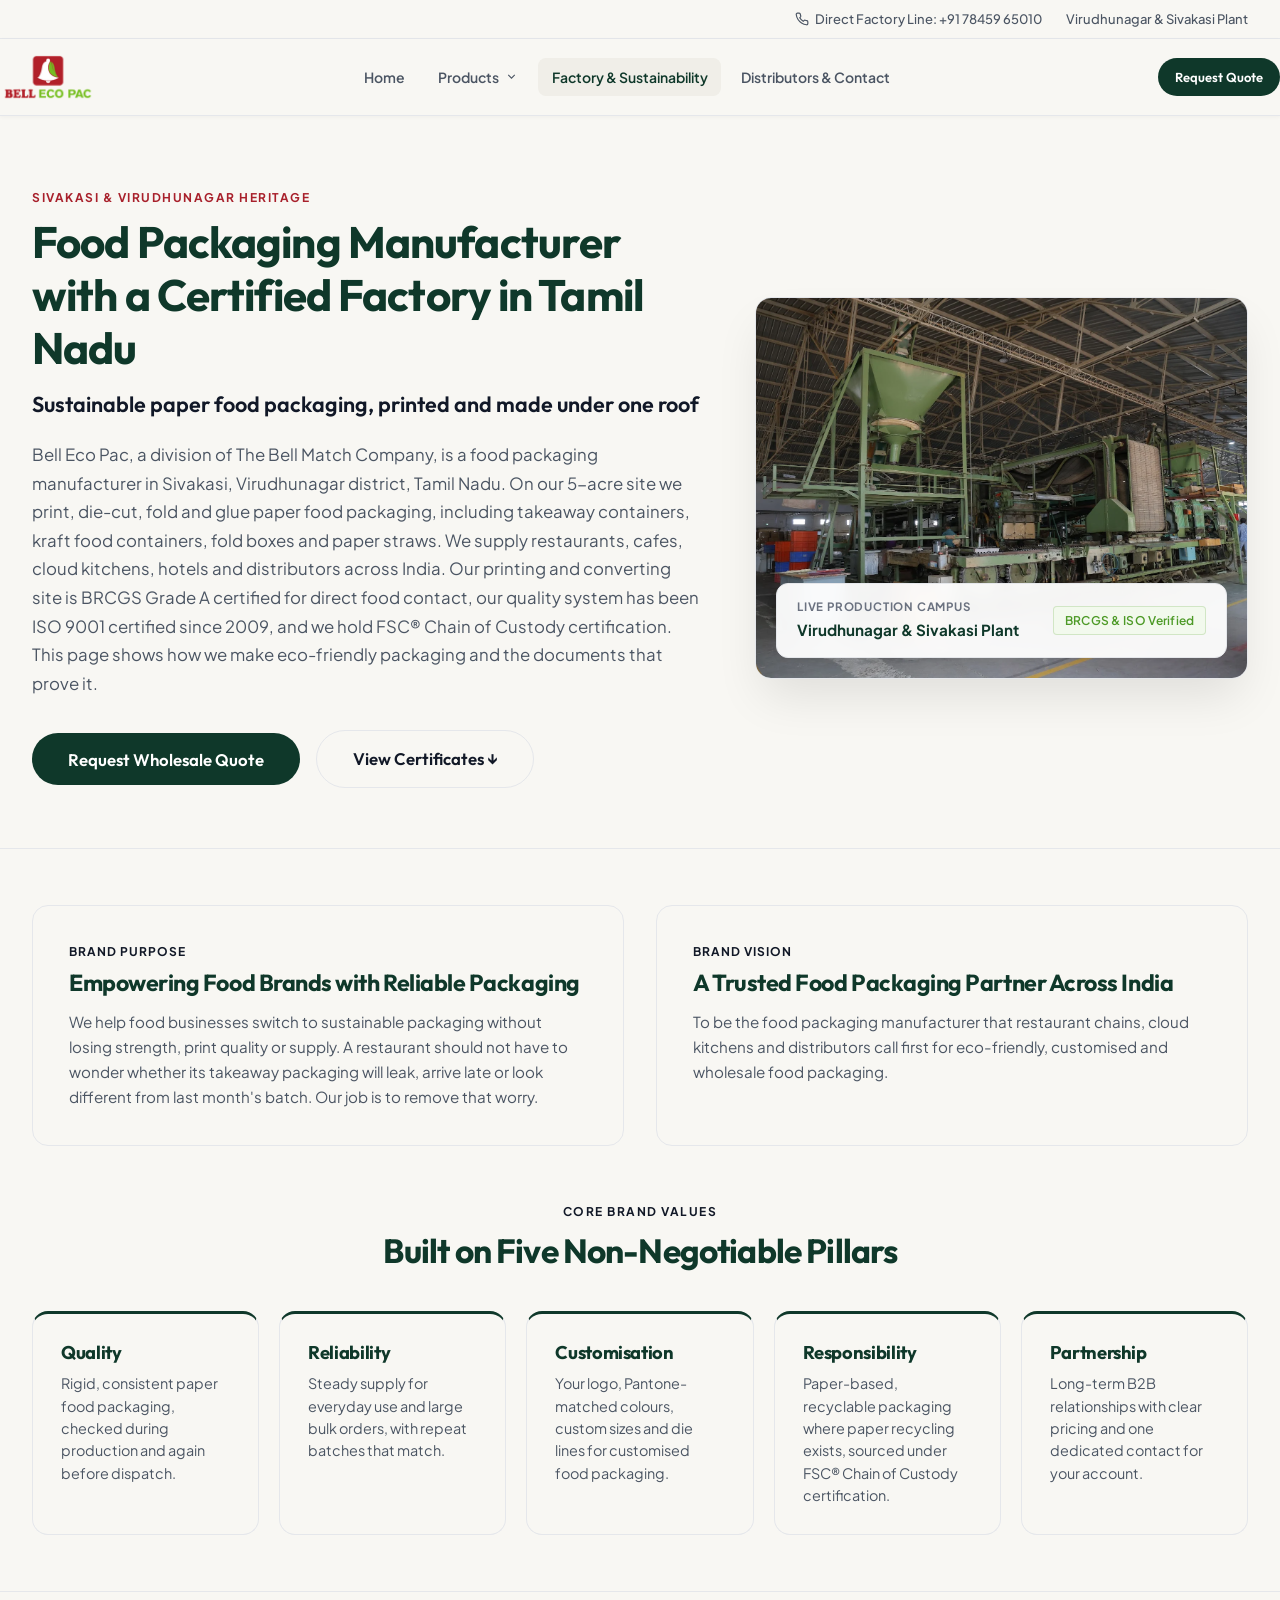
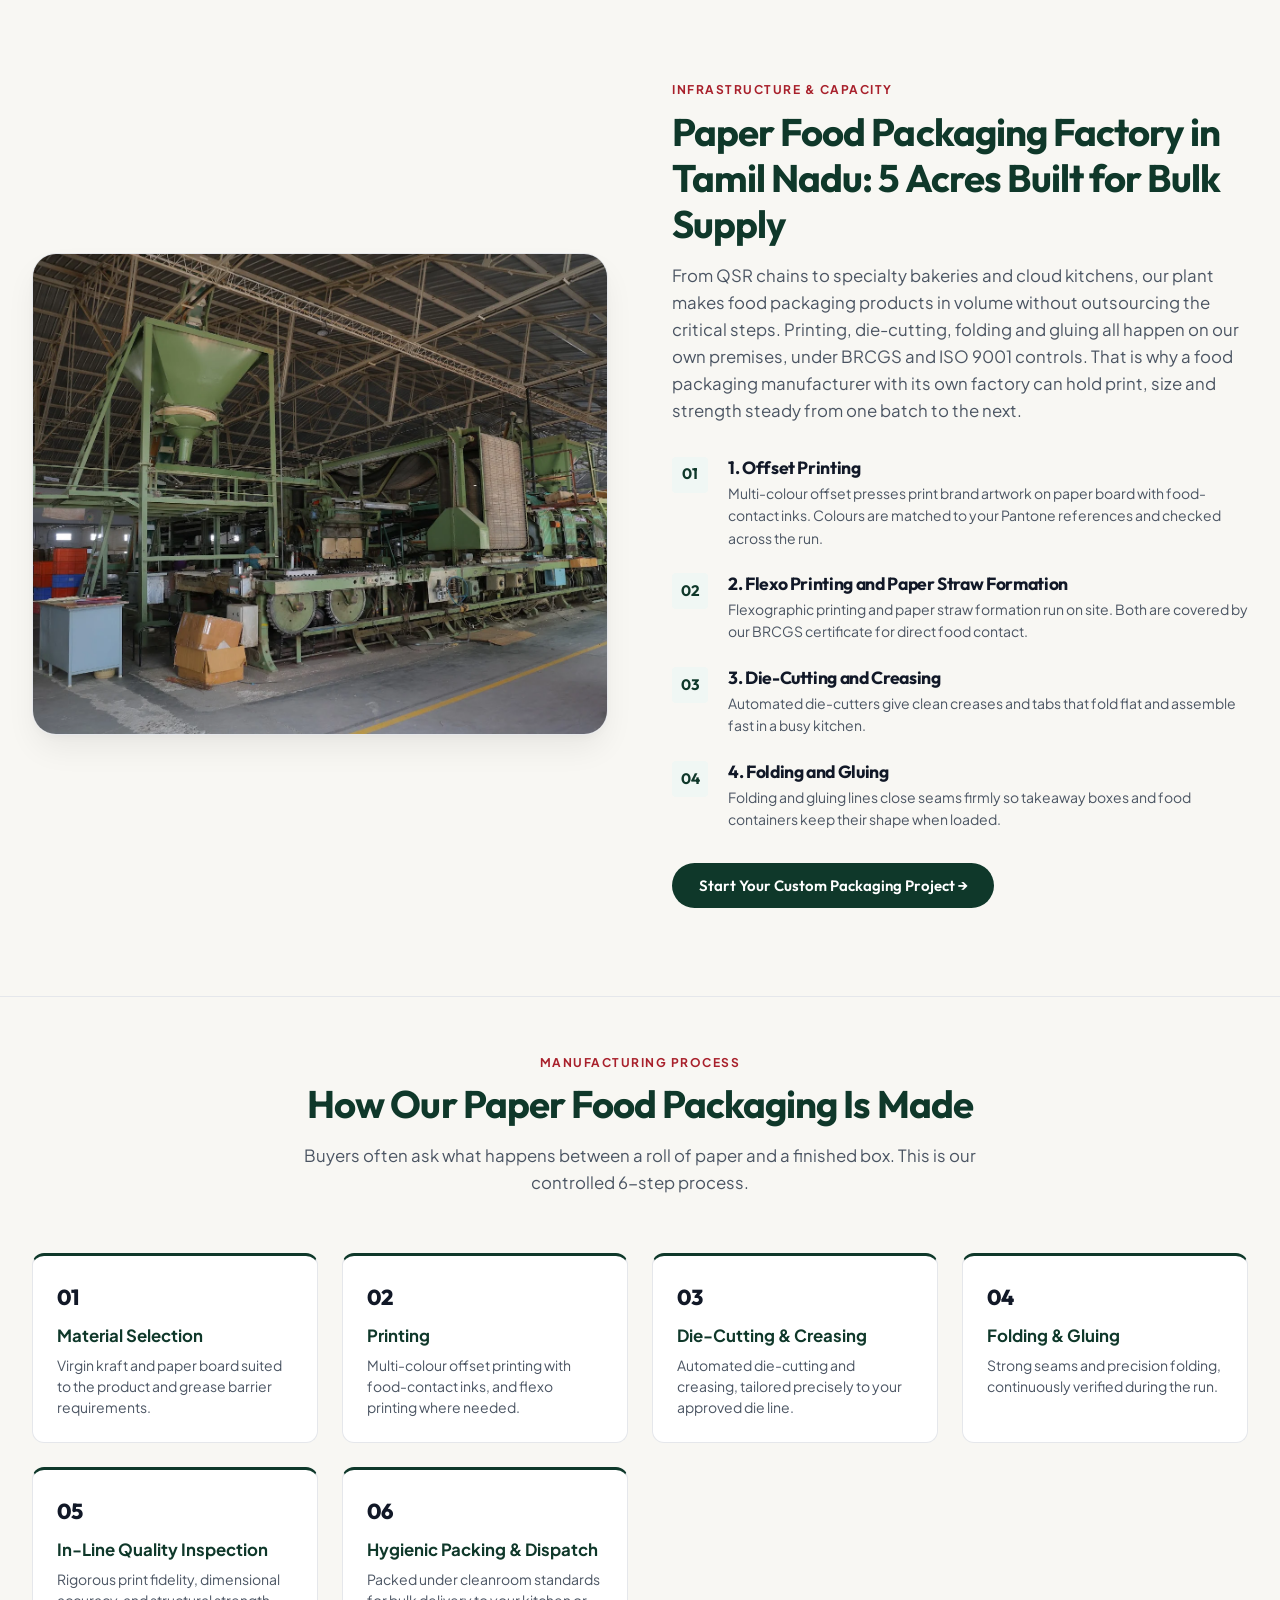
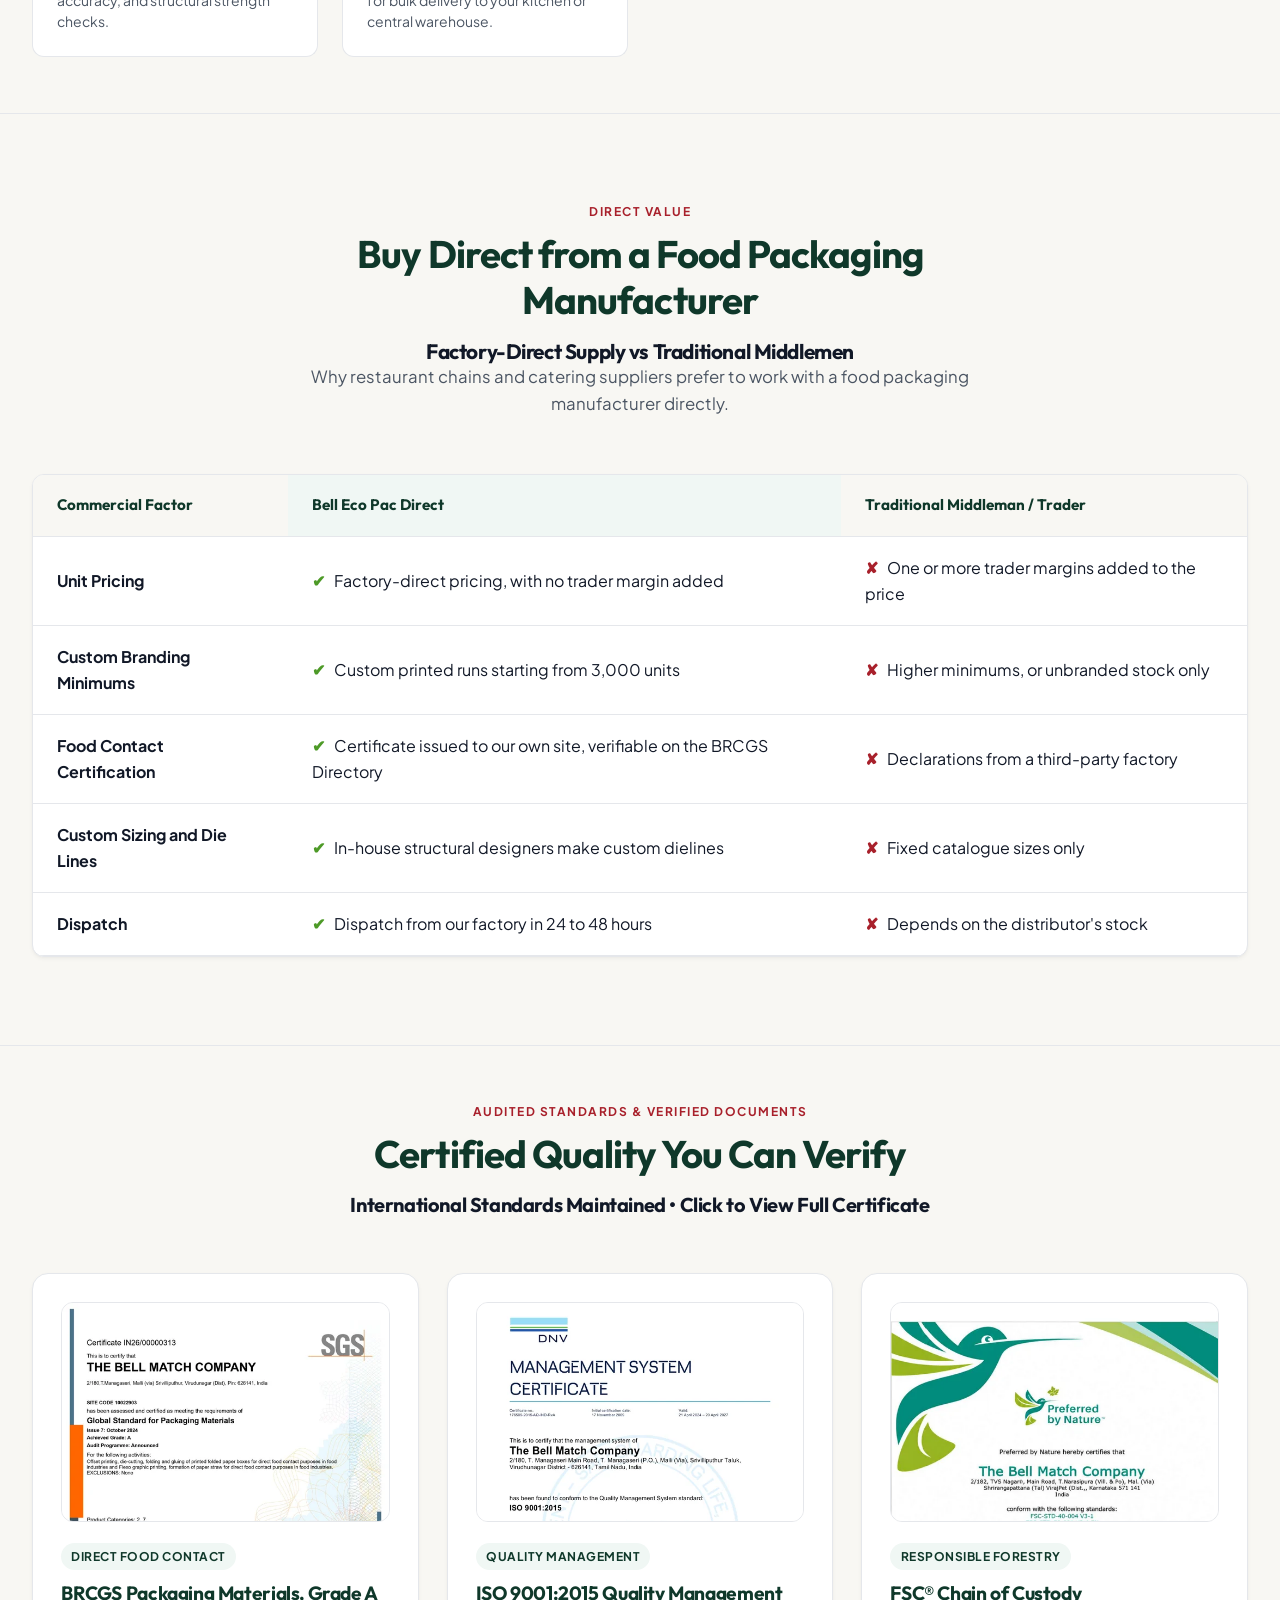
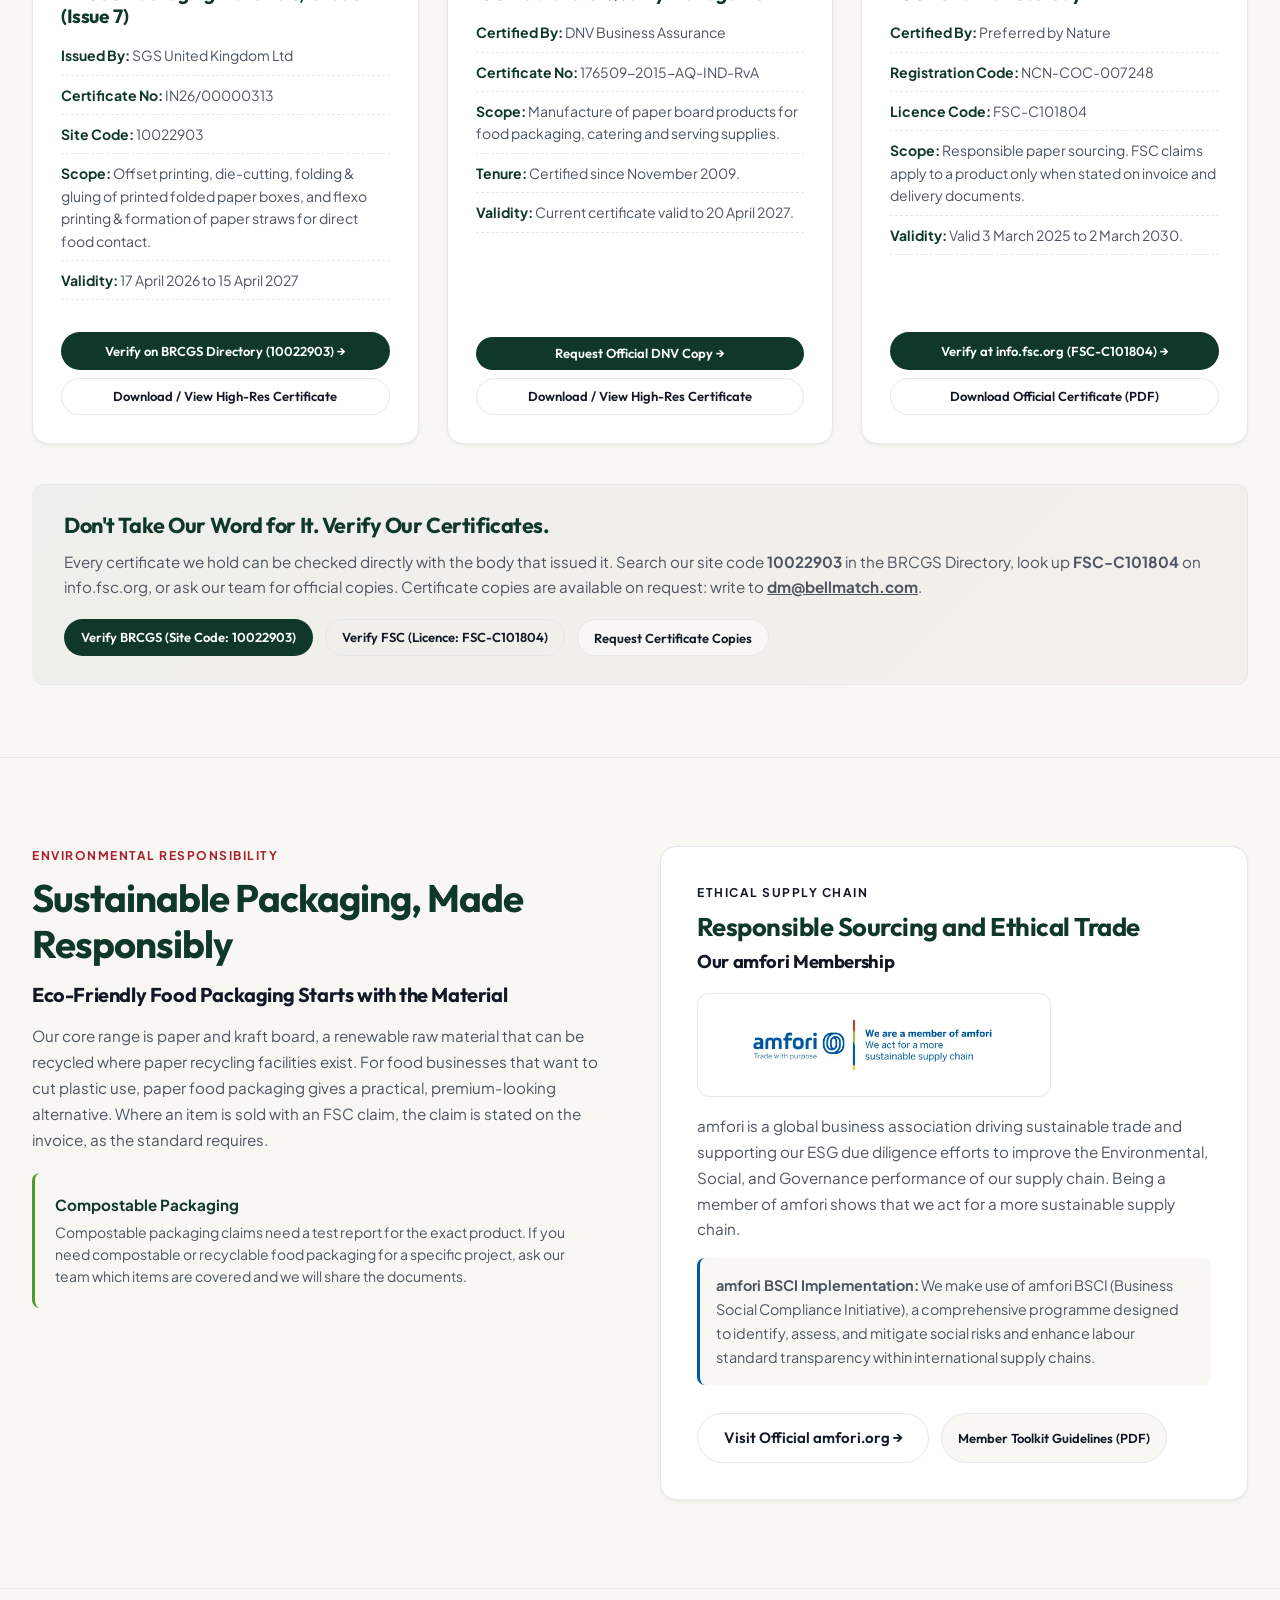
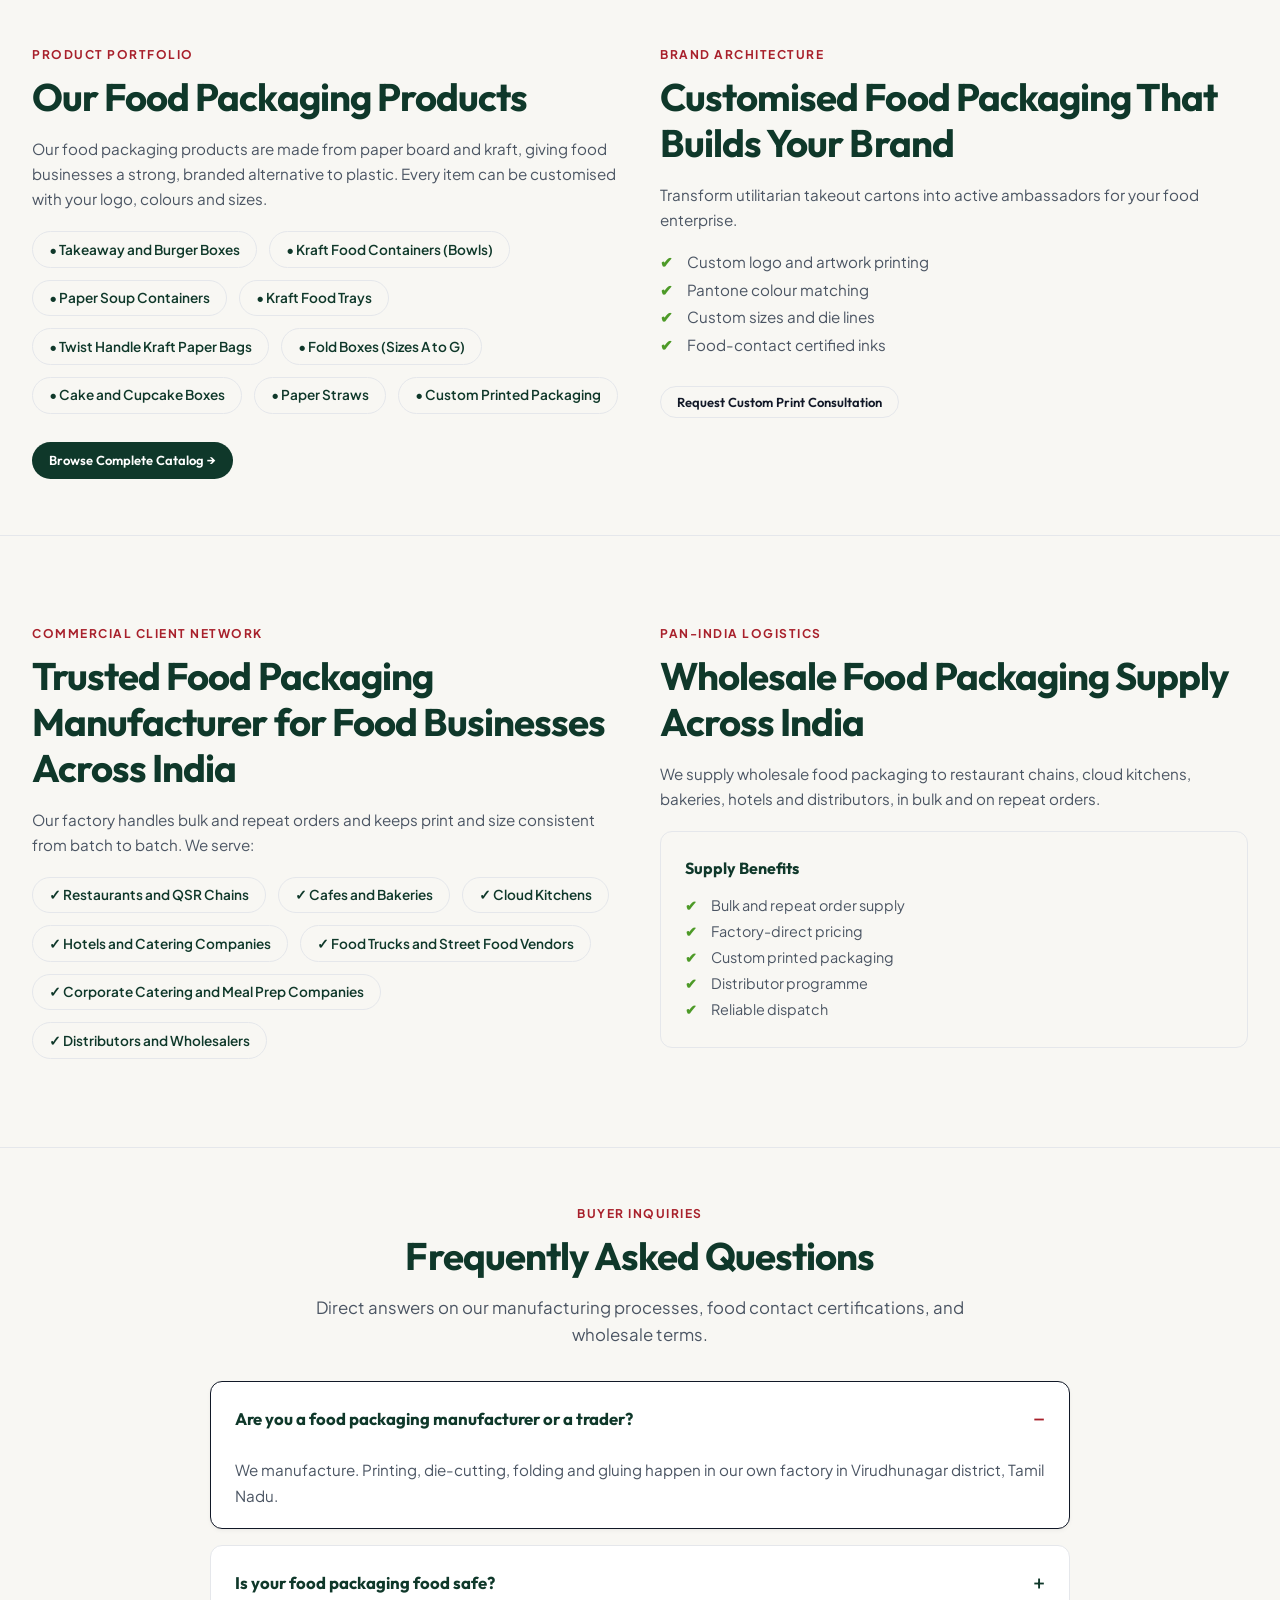
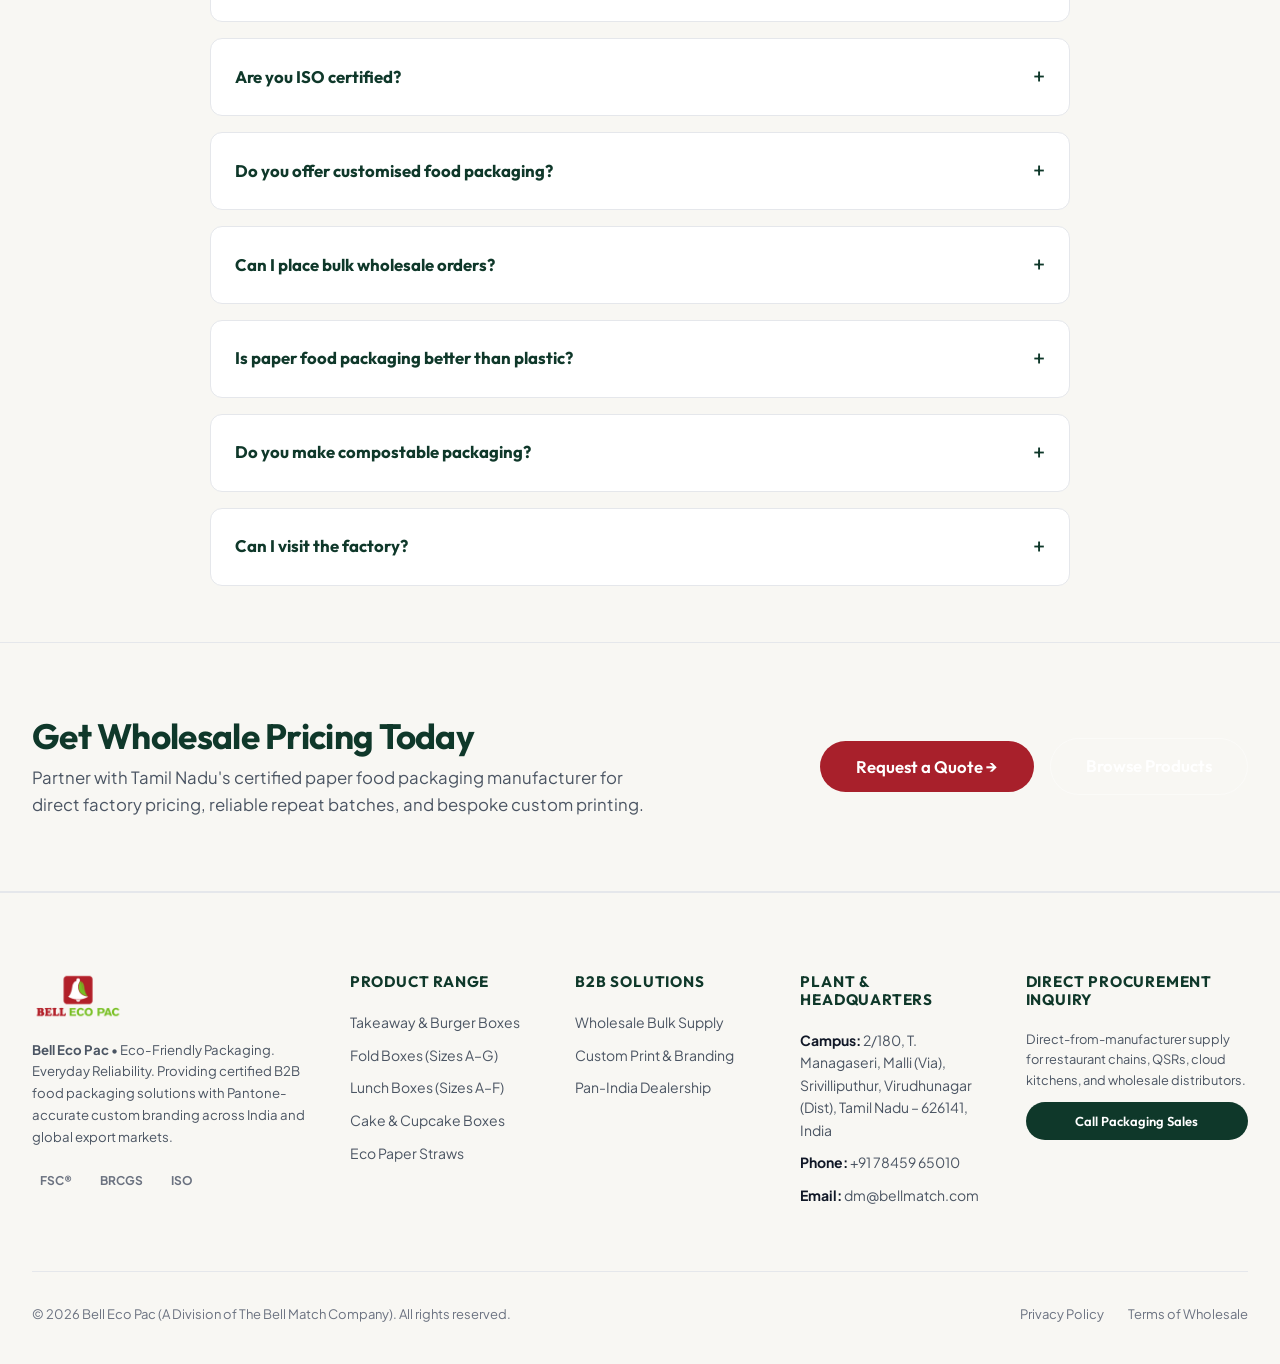
==== commit b37567aa: "Update Core Brand Values section with official pillars and exact wording" ====
--- a/about.html
+++ b/about.html
@@ -589,7 +589,7 @@
 
         <!-- Core Brand Values -->
         <div class="section-header" style="text-align: center; max-width: 700px; margin: 0 auto 2.5rem;">
-          <span class="section-overline" style="color: var(--secondary); font-weight: 700;">Core Brand Values</span>
+          <span class="section-overline" style="color: var(--secondary); font-weight: 700;">CORE BRAND VALUES</span>
           <h2 class="section-title" style="font-size: 2.1rem;">Built on Five Non-Negotiable Pillars</h2>
         </div>
 
@@ -602,17 +602,17 @@
 
           <div class="pillar-card" style="border-top: 3px solid var(--primary);">
             <h4>Reliability</h4>
-            <p>Steady supply for everyday consumption and large bulk orders, with repeat batches that match.</p>
+            <p>Steady supply for everyday use and large bulk orders, with repeat batches that match.</p>
           </div>
 
           <div class="pillar-card" style="border-top: 3px solid var(--primary);">
-            <h4>Customization</h4>
+            <h4>Customisation</h4>
             <p>Your logo, Pantone-matched colours, custom sizes and die lines for customised food packaging.</p>
           </div>
 
           <div class="pillar-card" style="border-top: 3px solid var(--primary);">
             <h4>Responsibility</h4>
-            <p>Paper-based, recyclable packaging where paper recycling exists, sourced under FSC Chain of Custody certification.</p>
+            <p>Paper-based, recyclable packaging where paper recycling exists, sourced under FSC&reg; Chain of Custody certification.</p>
           </div>
 
           <div class="pillar-card" style="border-top: 3px solid var(--primary);">
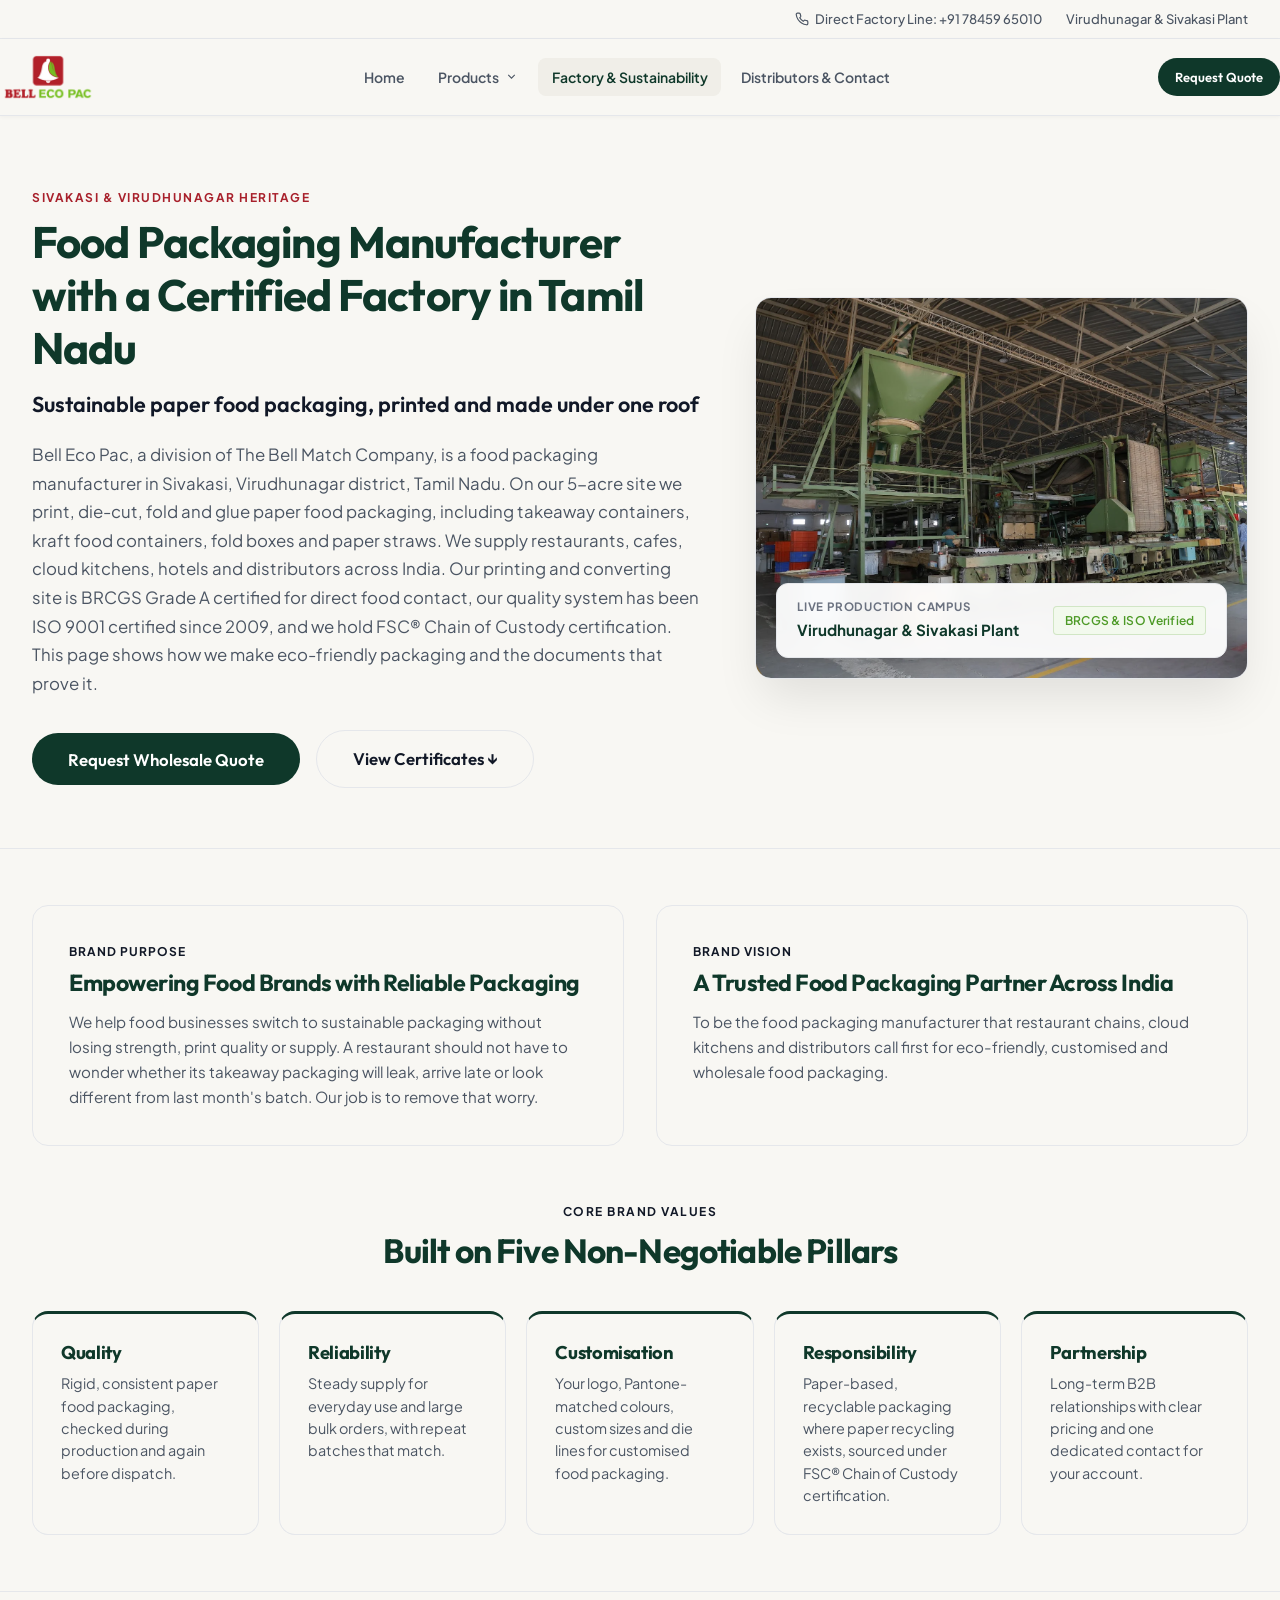
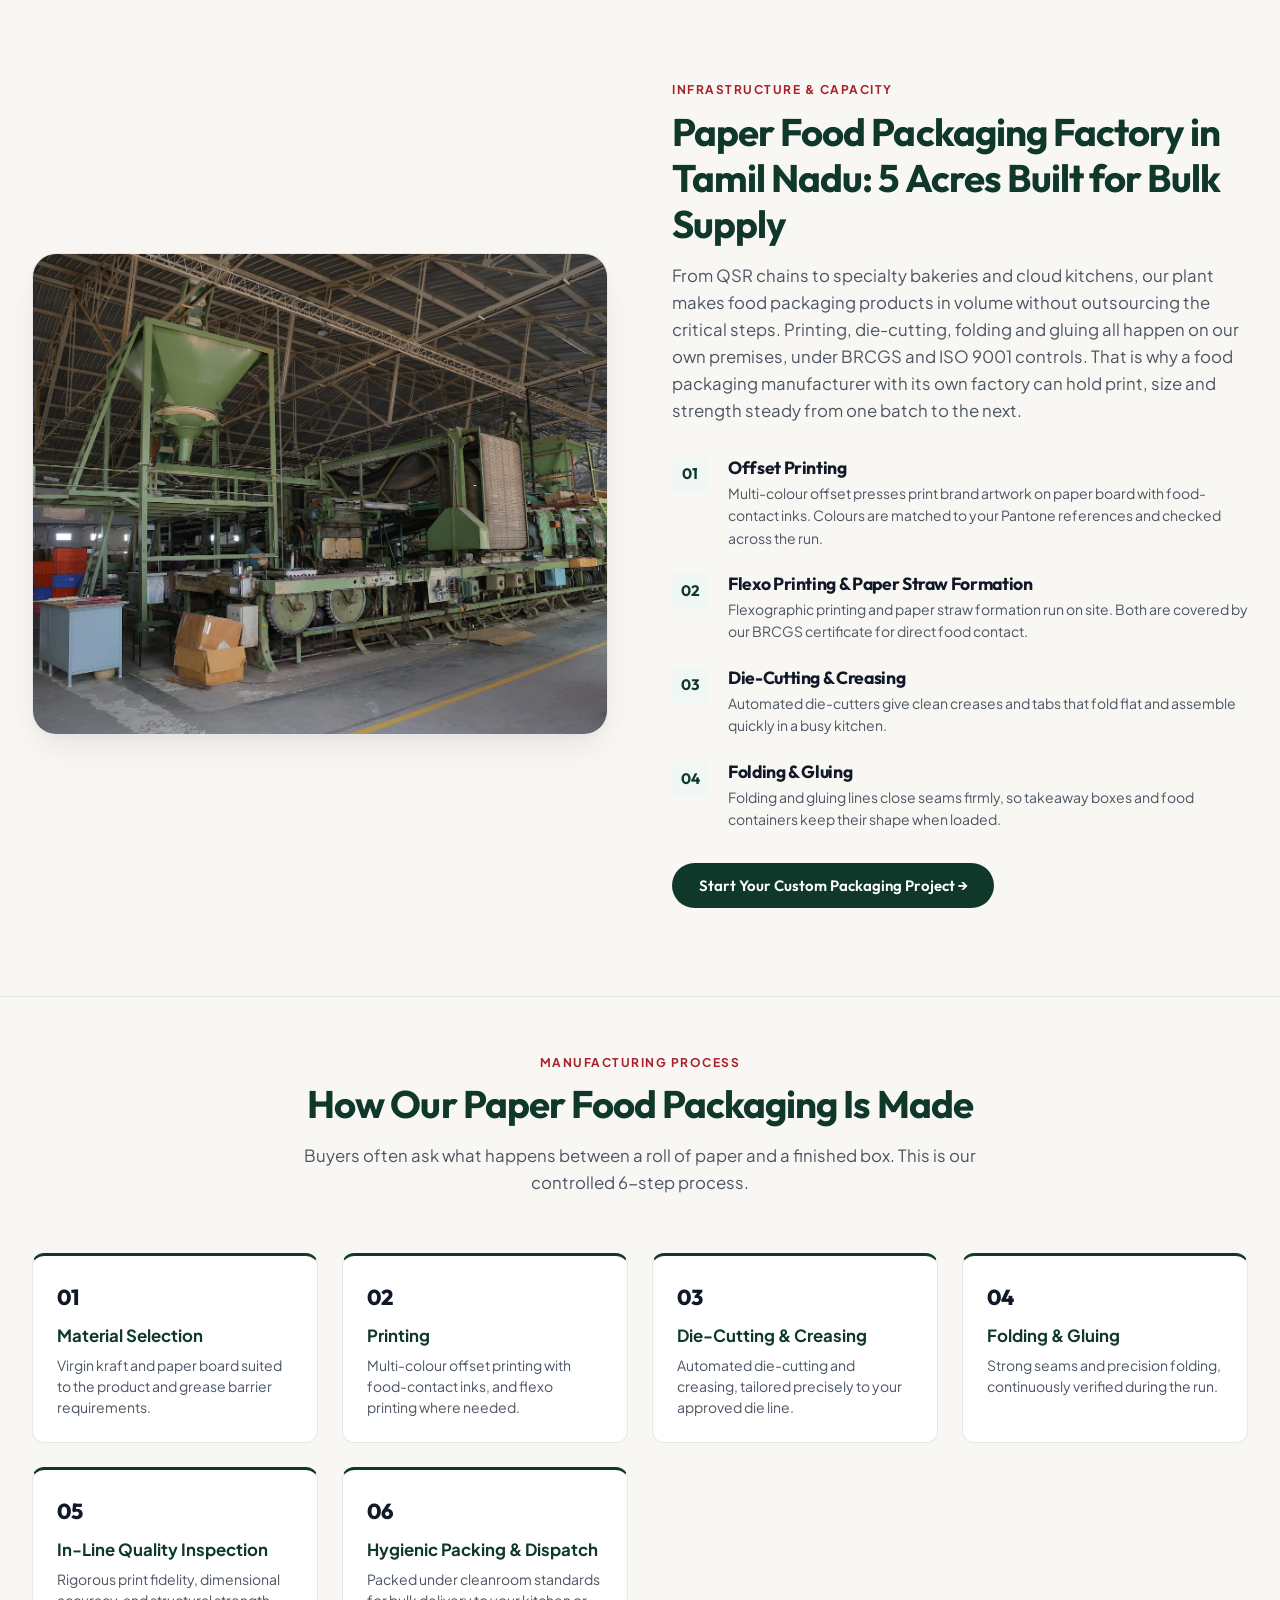
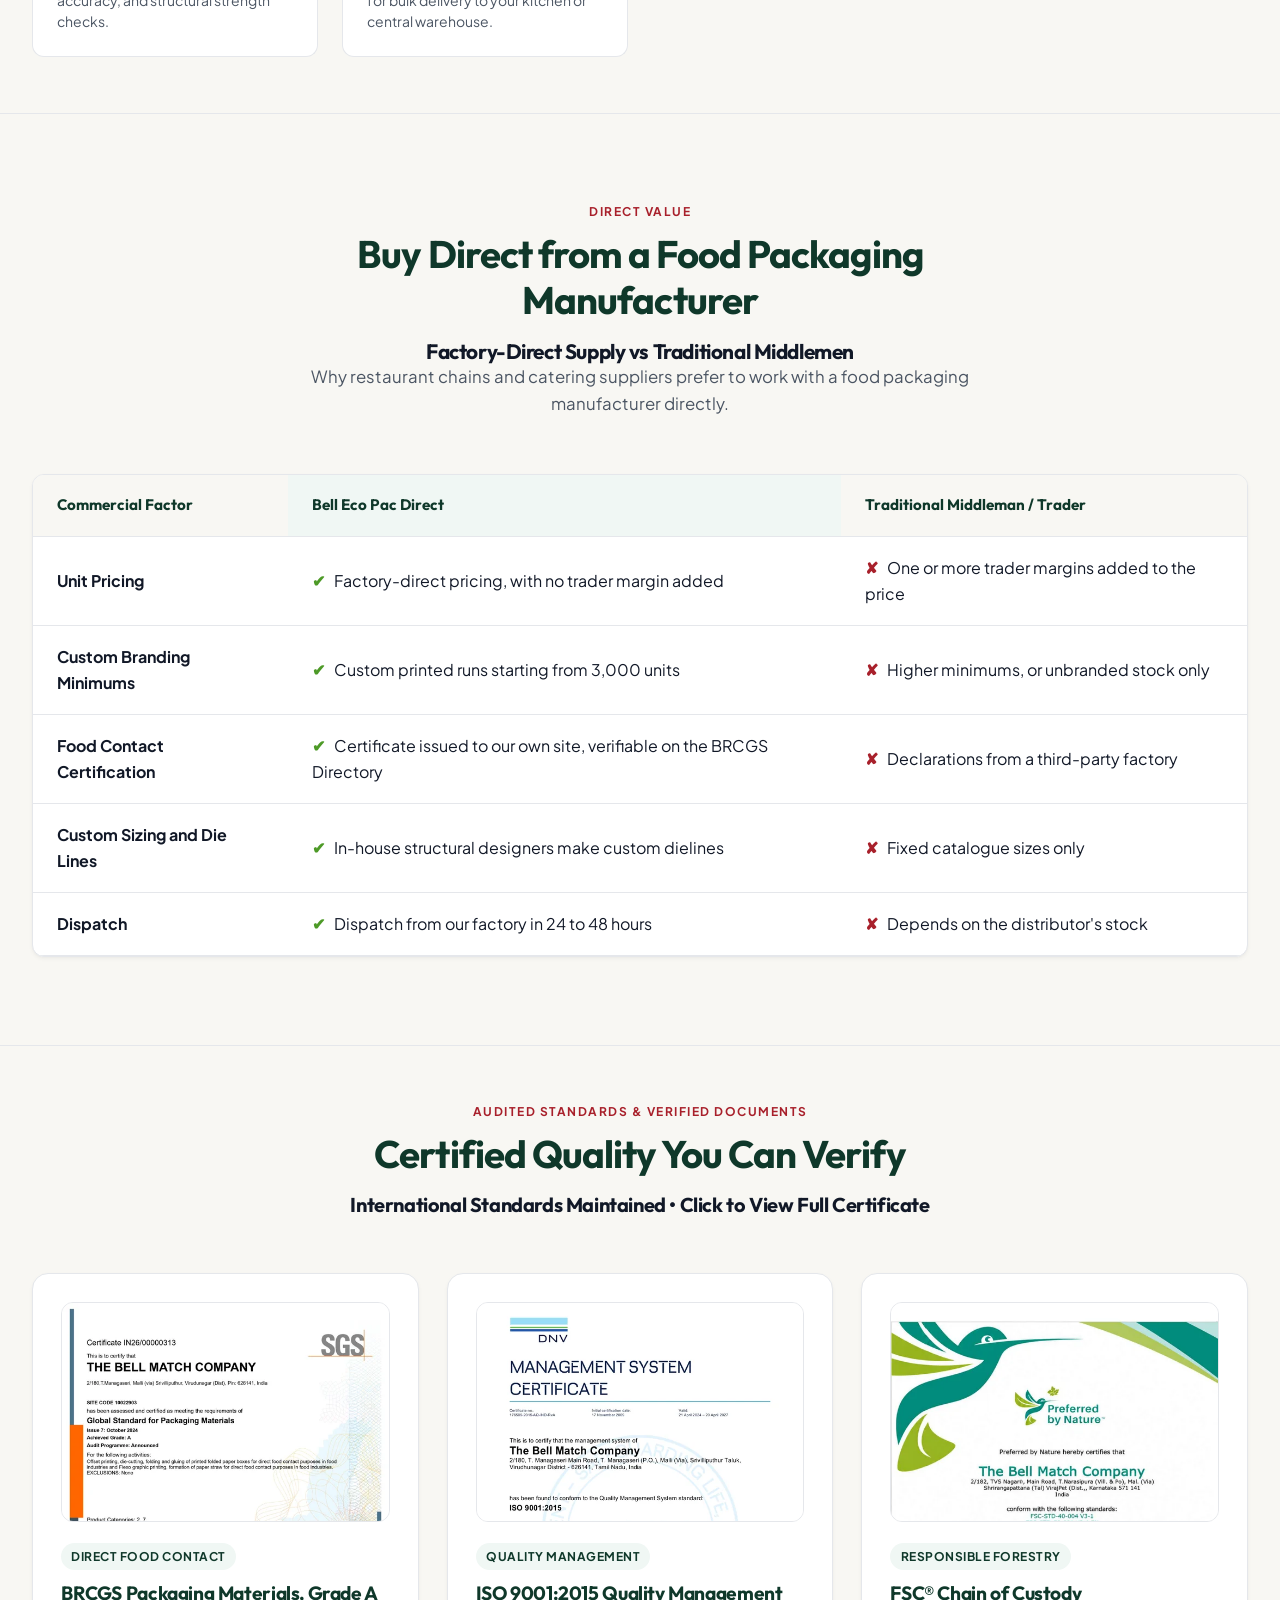
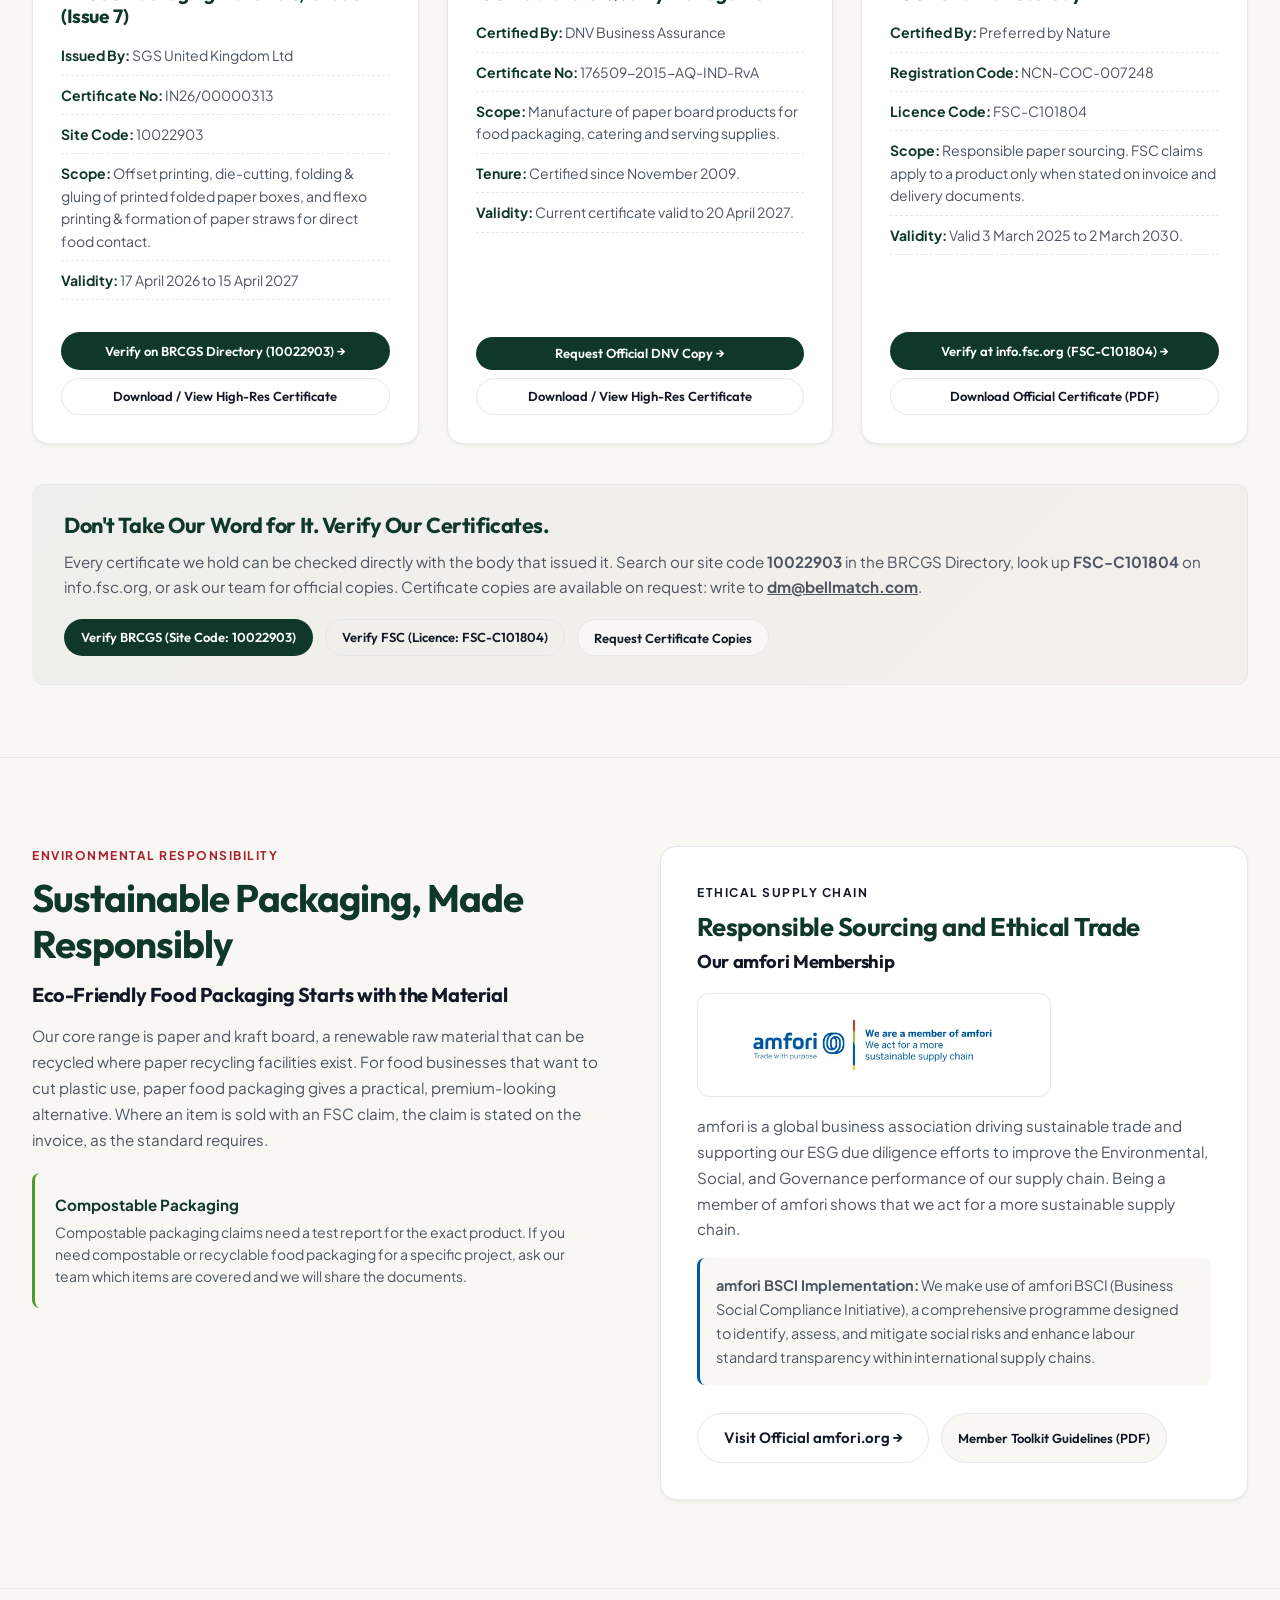
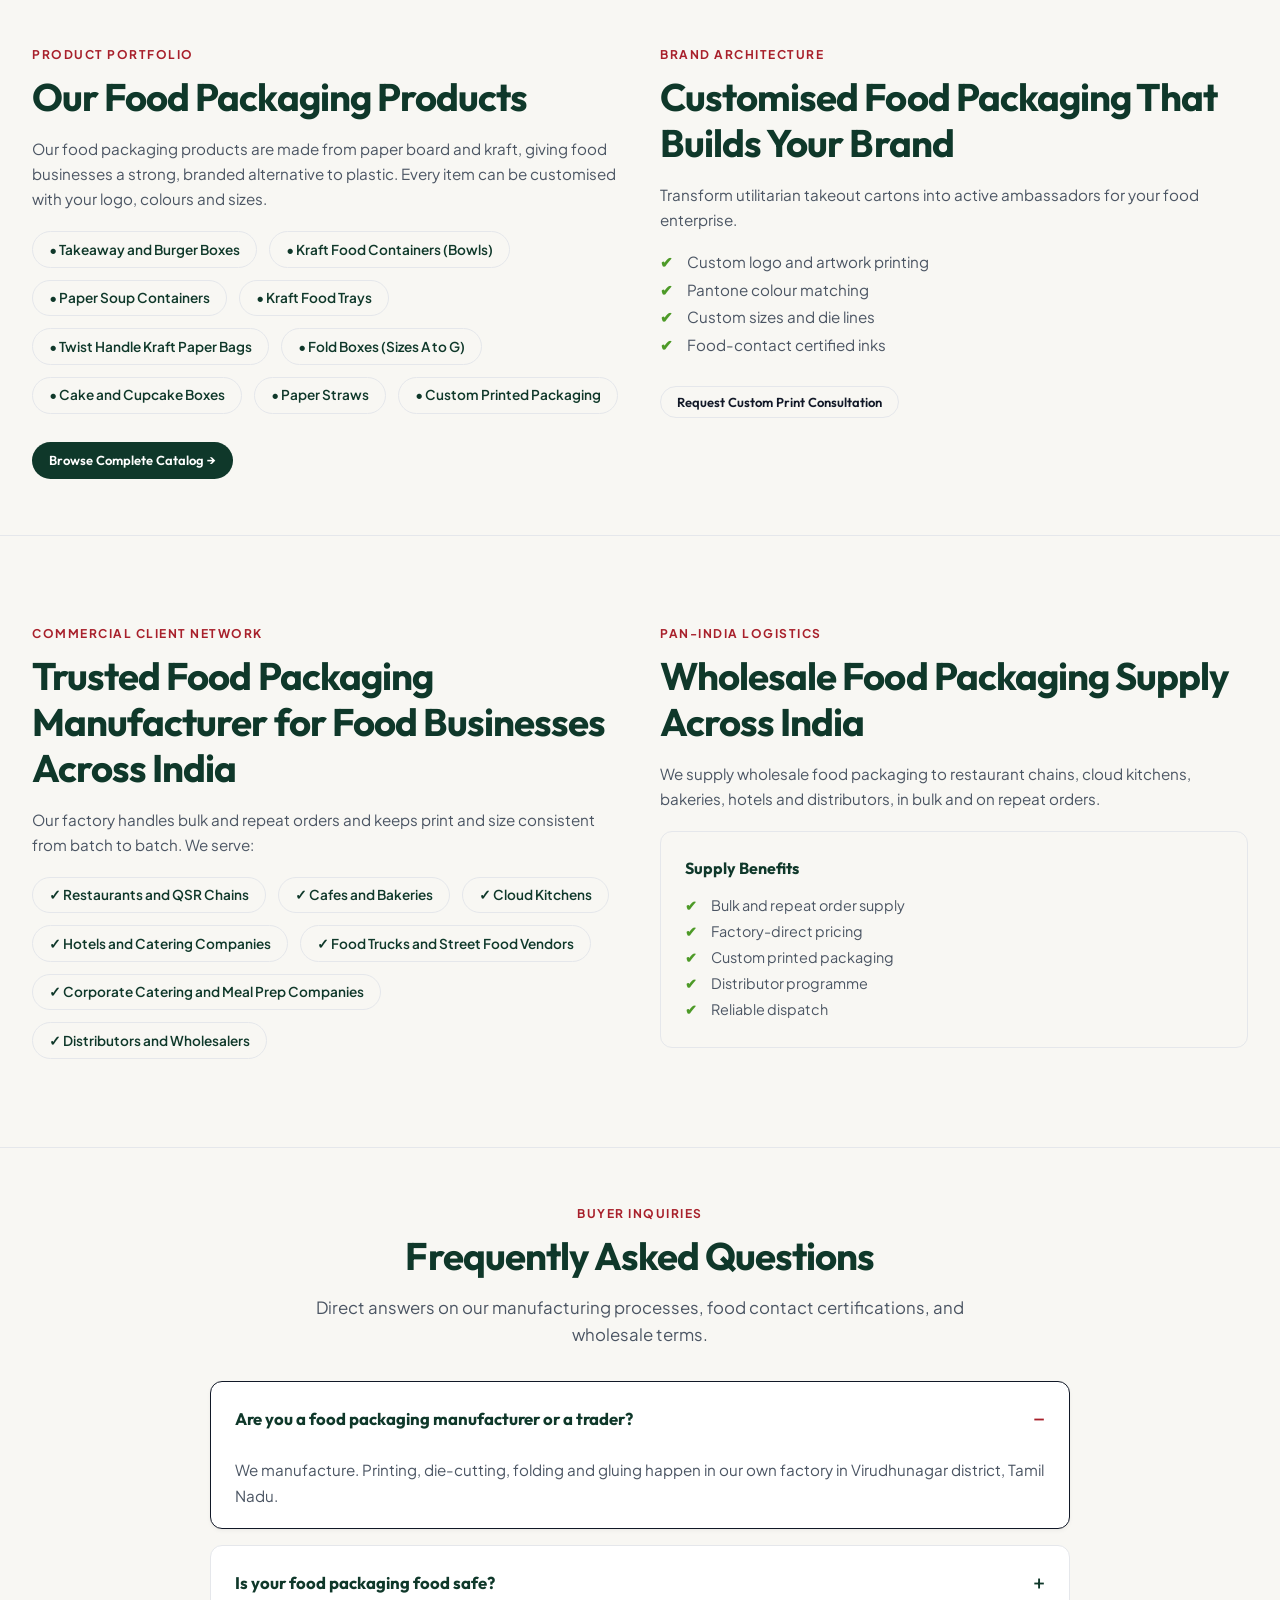
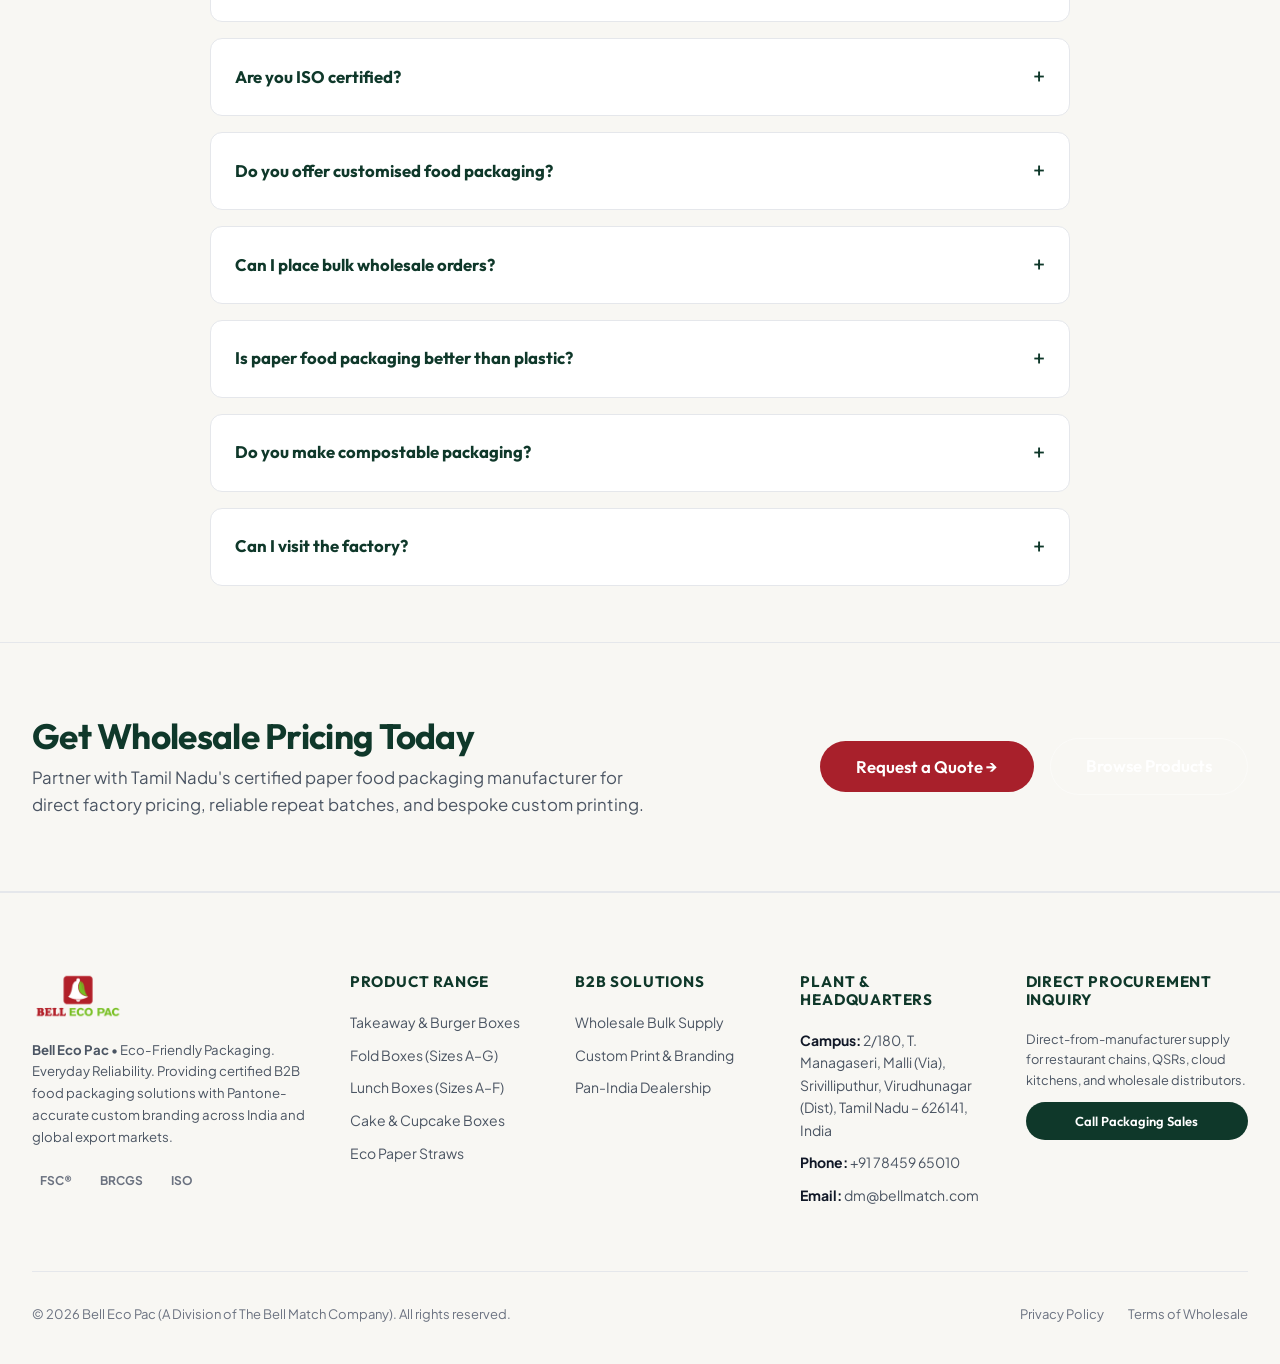
==== commit 9606943a: "Update Infrastructure & Capacity section with exact headings, numbered steps, and button" ====
--- a/about.html
+++ b/about.html
@@ -637,7 +637,7 @@
           </div>
 
           <div>
-            <span class="section-overline">Infrastructure &amp; Capacity</span>
+            <span class="section-overline">INFRASTRUCTURE &amp; CAPACITY</span>
             <h2 class="section-title">Paper Food Packaging Factory in Tamil Nadu: 5 Acres Built for Bulk Supply</h2>
             <p class="section-description" style="margin-bottom: 2rem;">
               From QSR chains to specialty bakeries and cloud kitchens, our plant makes food packaging products in volume without outsourcing the critical steps. Printing, die-cutting, folding and gluing all happen on our own premises, under BRCGS and ISO 9001 controls. That is why a food packaging manufacturer with its own factory can hold print, size and strength steady from one batch to the next.
@@ -647,29 +647,29 @@
               <li class="feature-editorial-item">
                 <div class="feature-num">01</div>
                 <div class="feature-content">
-                  <h4>1. Offset Printing</h4>
+                  <h4>Offset Printing</h4>
                   <p>Multi-colour offset presses print brand artwork on paper board with food-contact inks. Colours are matched to your Pantone references and checked across the run.</p>
                 </div>
               </li>
               <li class="feature-editorial-item">
                 <div class="feature-num">02</div>
                 <div class="feature-content">
-                  <h4>2. Flexo Printing and Paper Straw Formation</h4>
+                  <h4>Flexo Printing &amp; Paper Straw Formation</h4>
                   <p>Flexographic printing and paper straw formation run on site. Both are covered by our BRCGS certificate for direct food contact.</p>
                 </div>
               </li>
               <li class="feature-editorial-item">
                 <div class="feature-num">03</div>
                 <div class="feature-content">
-                  <h4>3. Die-Cutting and Creasing</h4>
-                  <p>Automated die-cutters give clean creases and tabs that fold flat and assemble fast in a busy kitchen.</p>
+                  <h4>Die-Cutting &amp; Creasing</h4>
+                  <p>Automated die-cutters give clean creases and tabs that fold flat and assemble quickly in a busy kitchen.</p>
                 </div>
               </li>
               <li class="feature-editorial-item">
                 <div class="feature-num">04</div>
                 <div class="feature-content">
-                  <h4>4. Folding and Gluing</h4>
-                  <p>Folding and gluing lines close seams firmly so takeaway boxes and food containers keep their shape when loaded.</p>
+                  <h4>Folding &amp; Gluing</h4>
+                  <p>Folding and gluing lines close seams firmly, so takeaway boxes and food containers keep their shape when loaded.</p>
                 </div>
               </li>
             </ul>
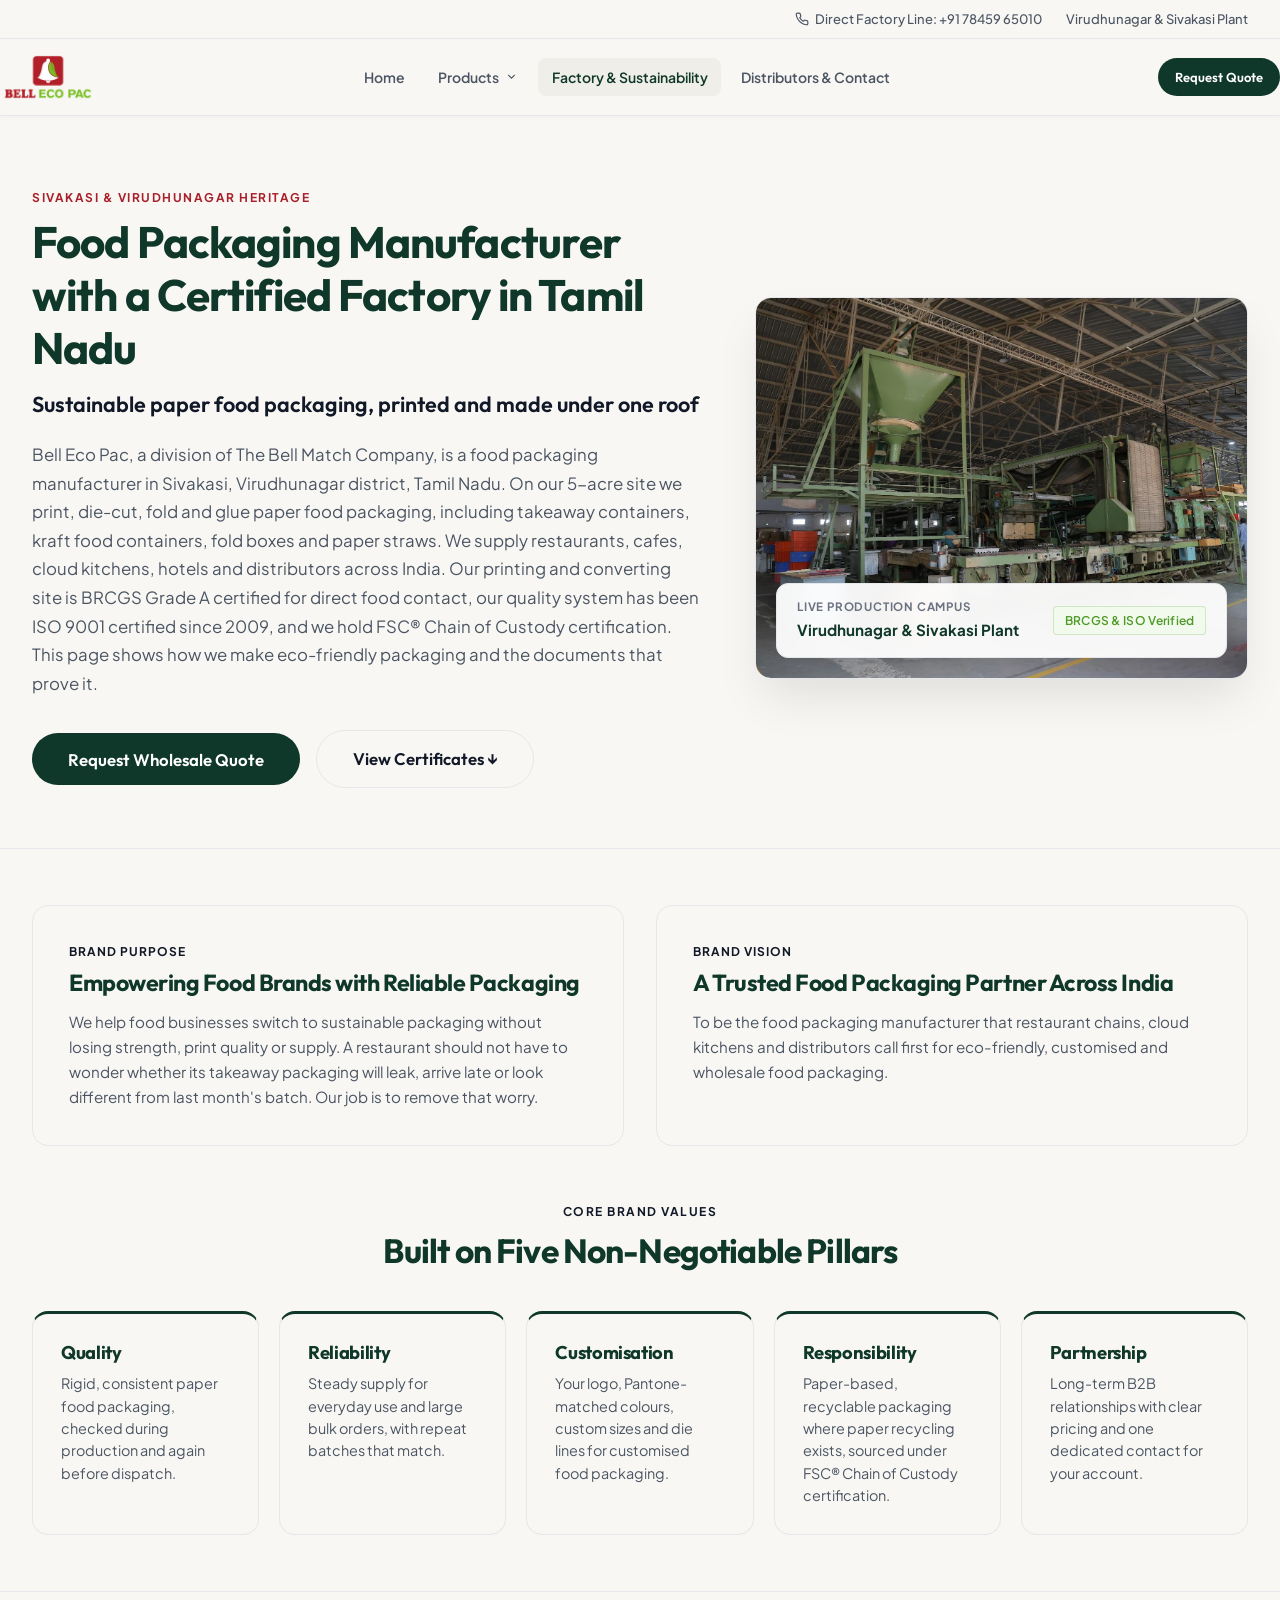
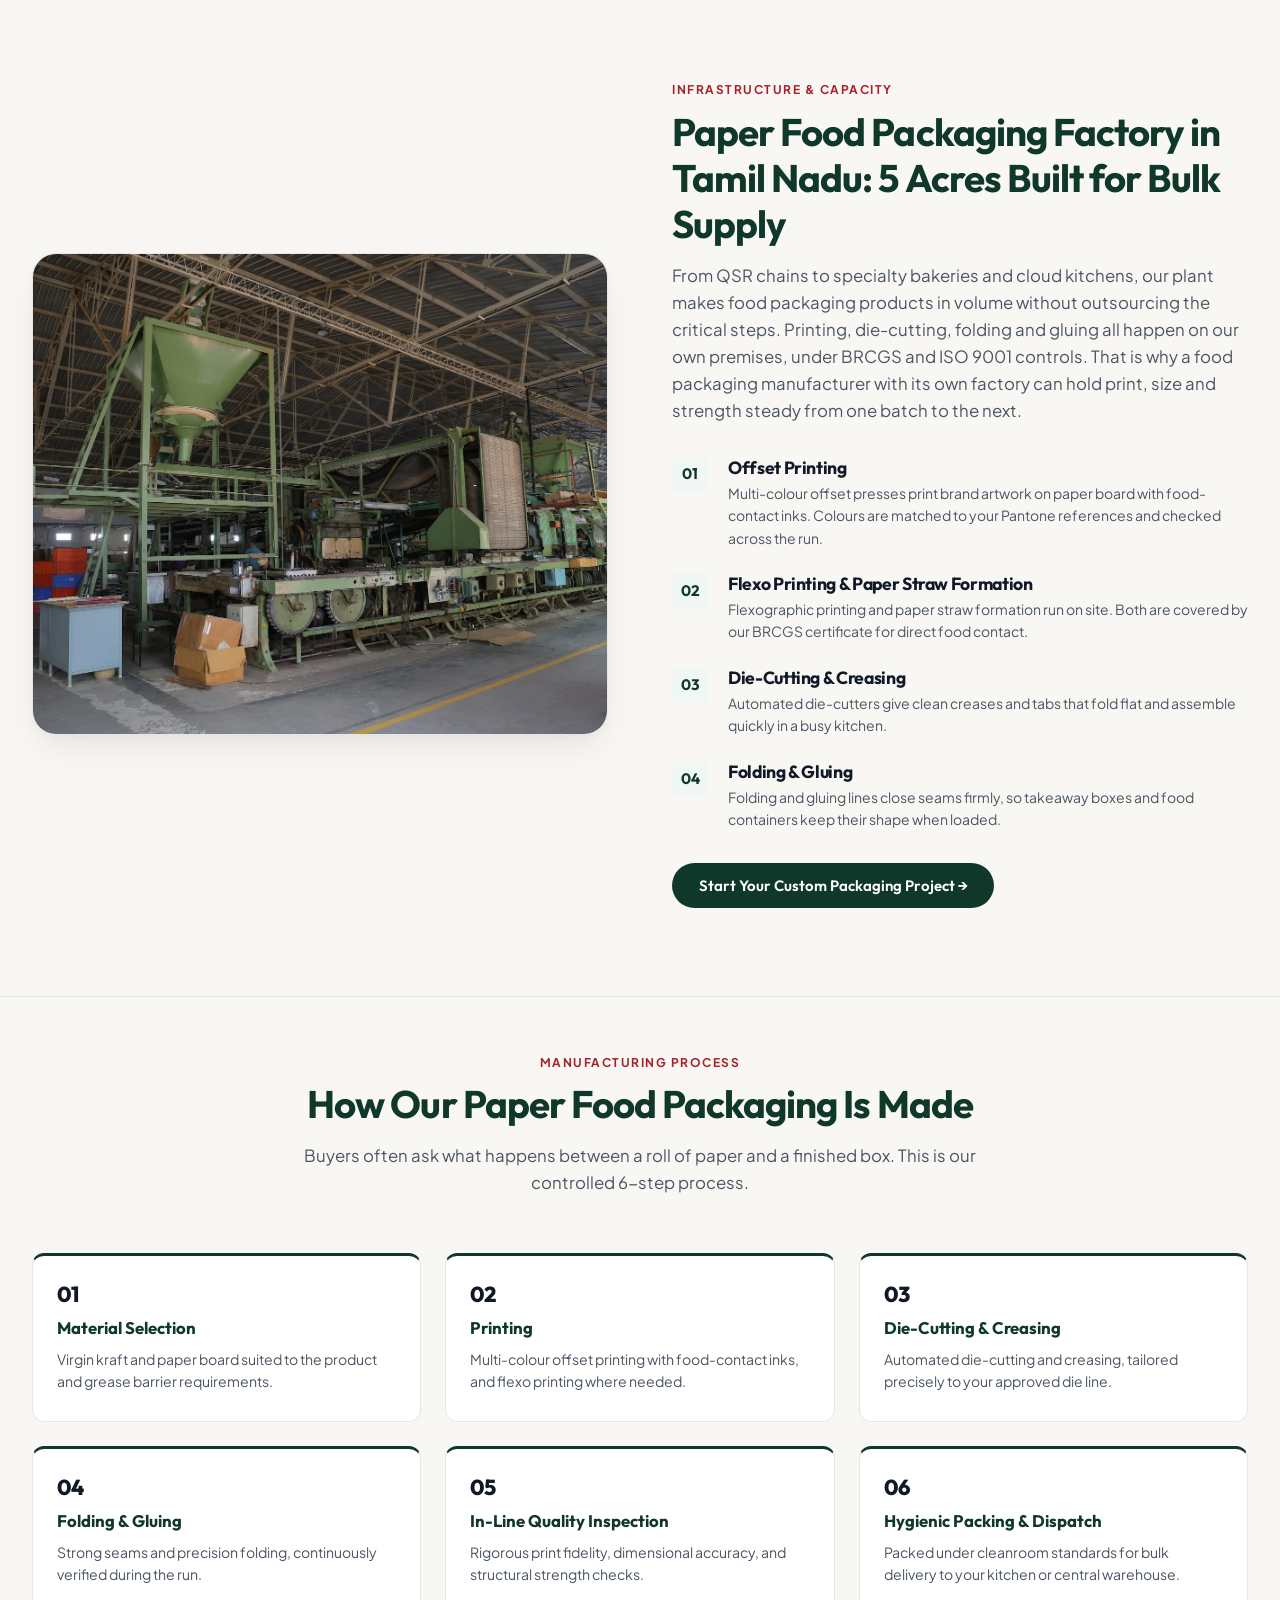
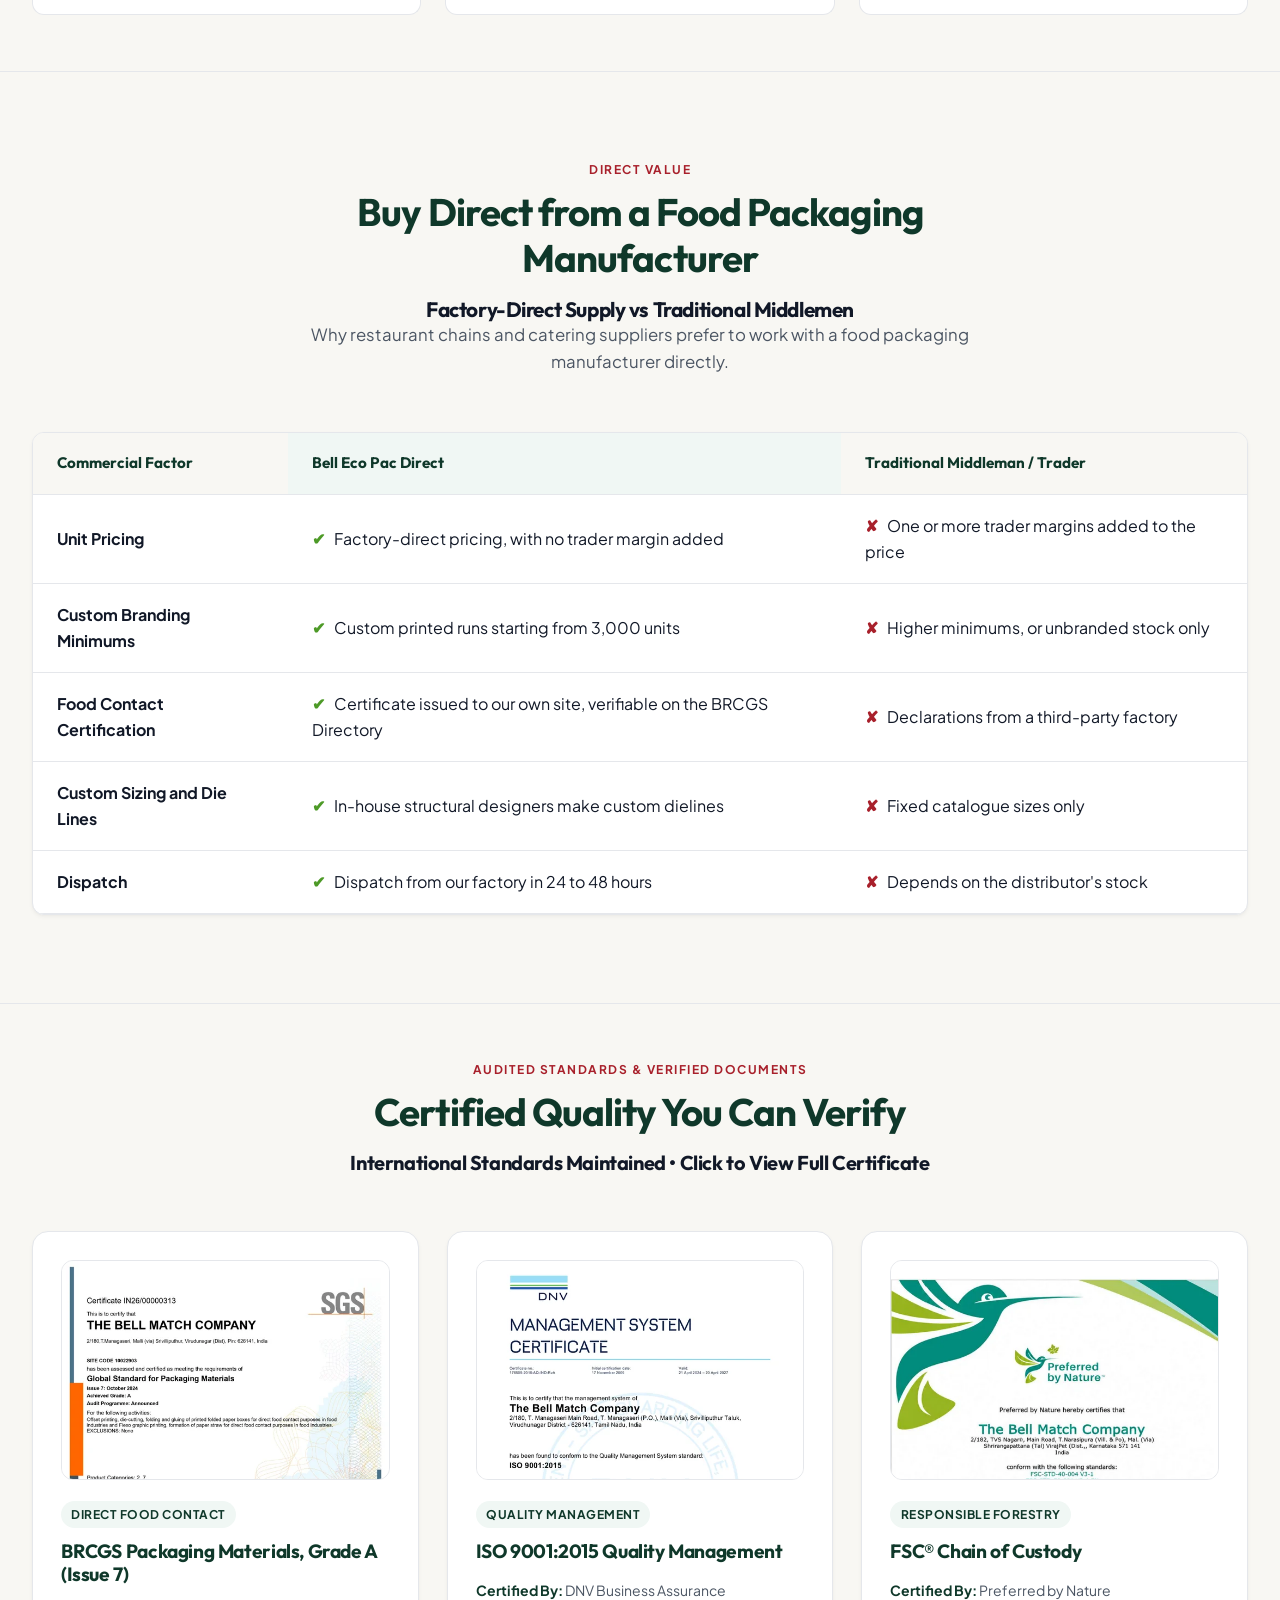
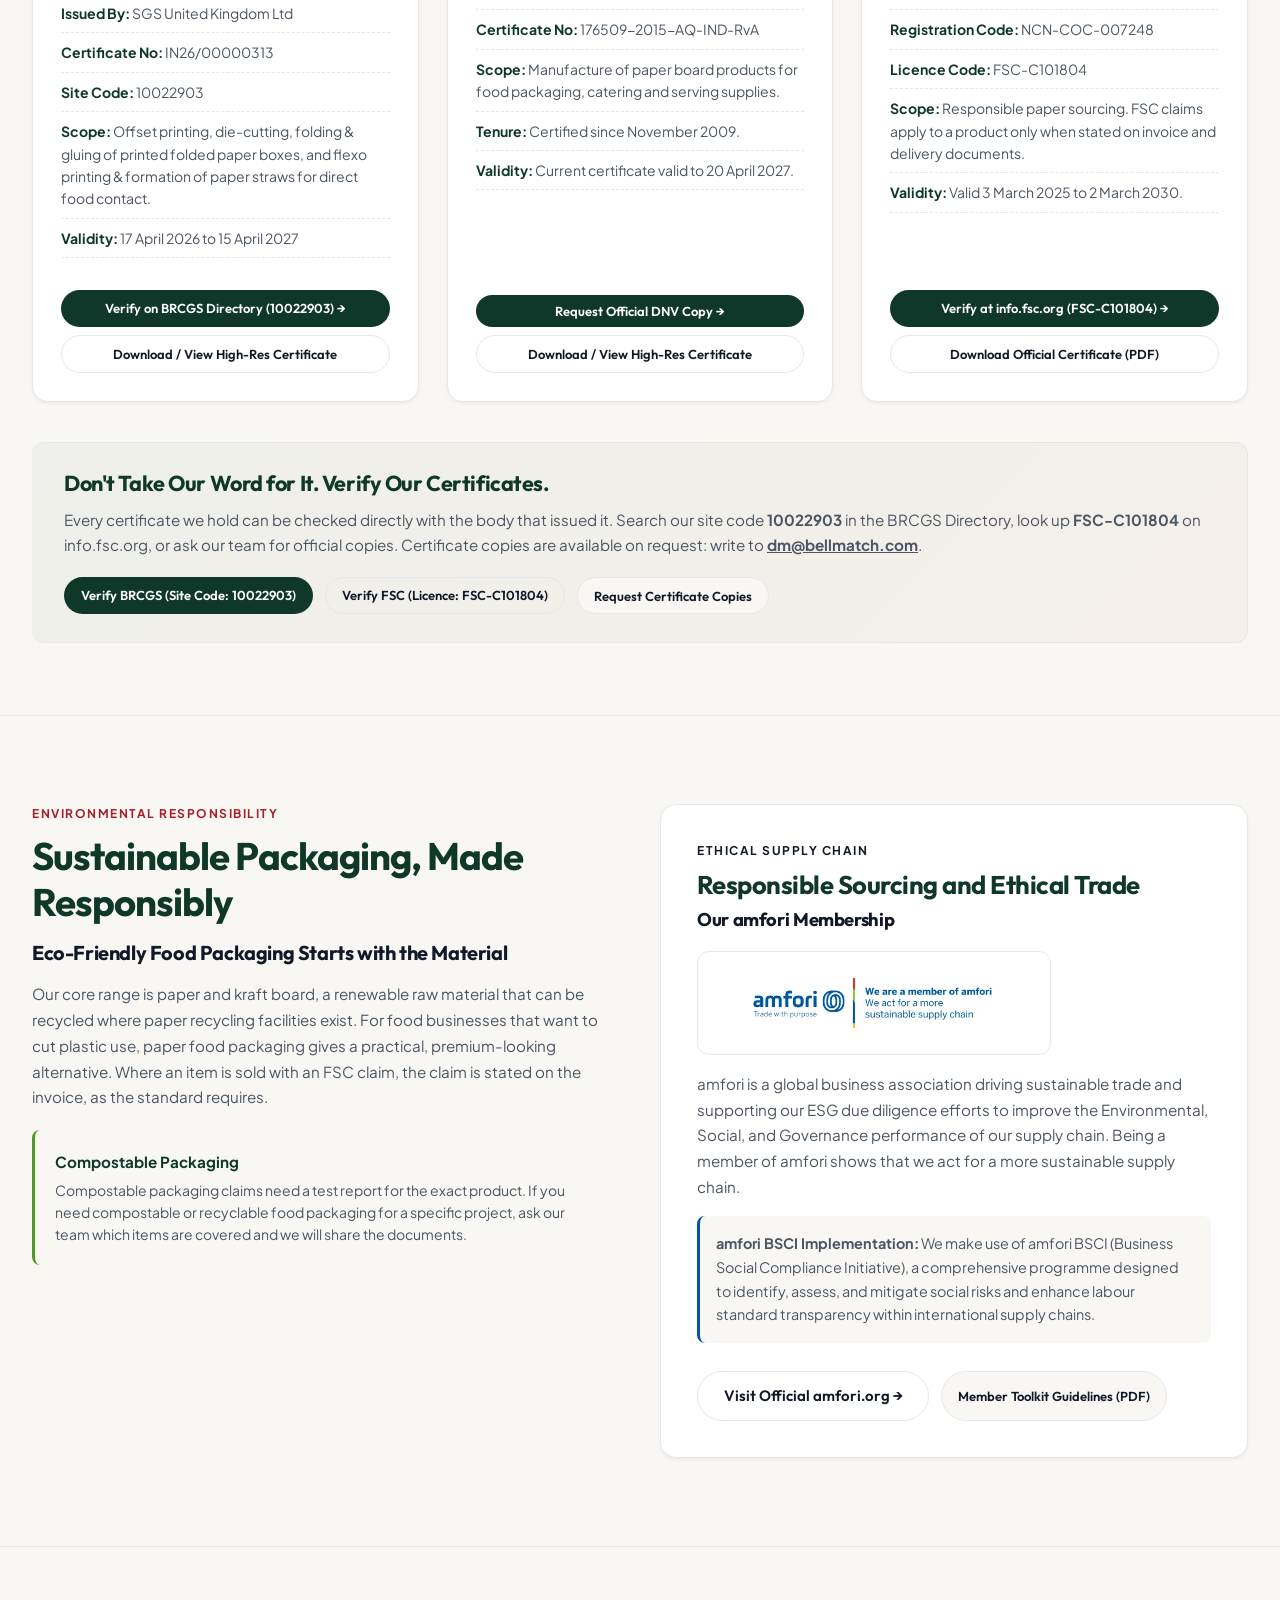
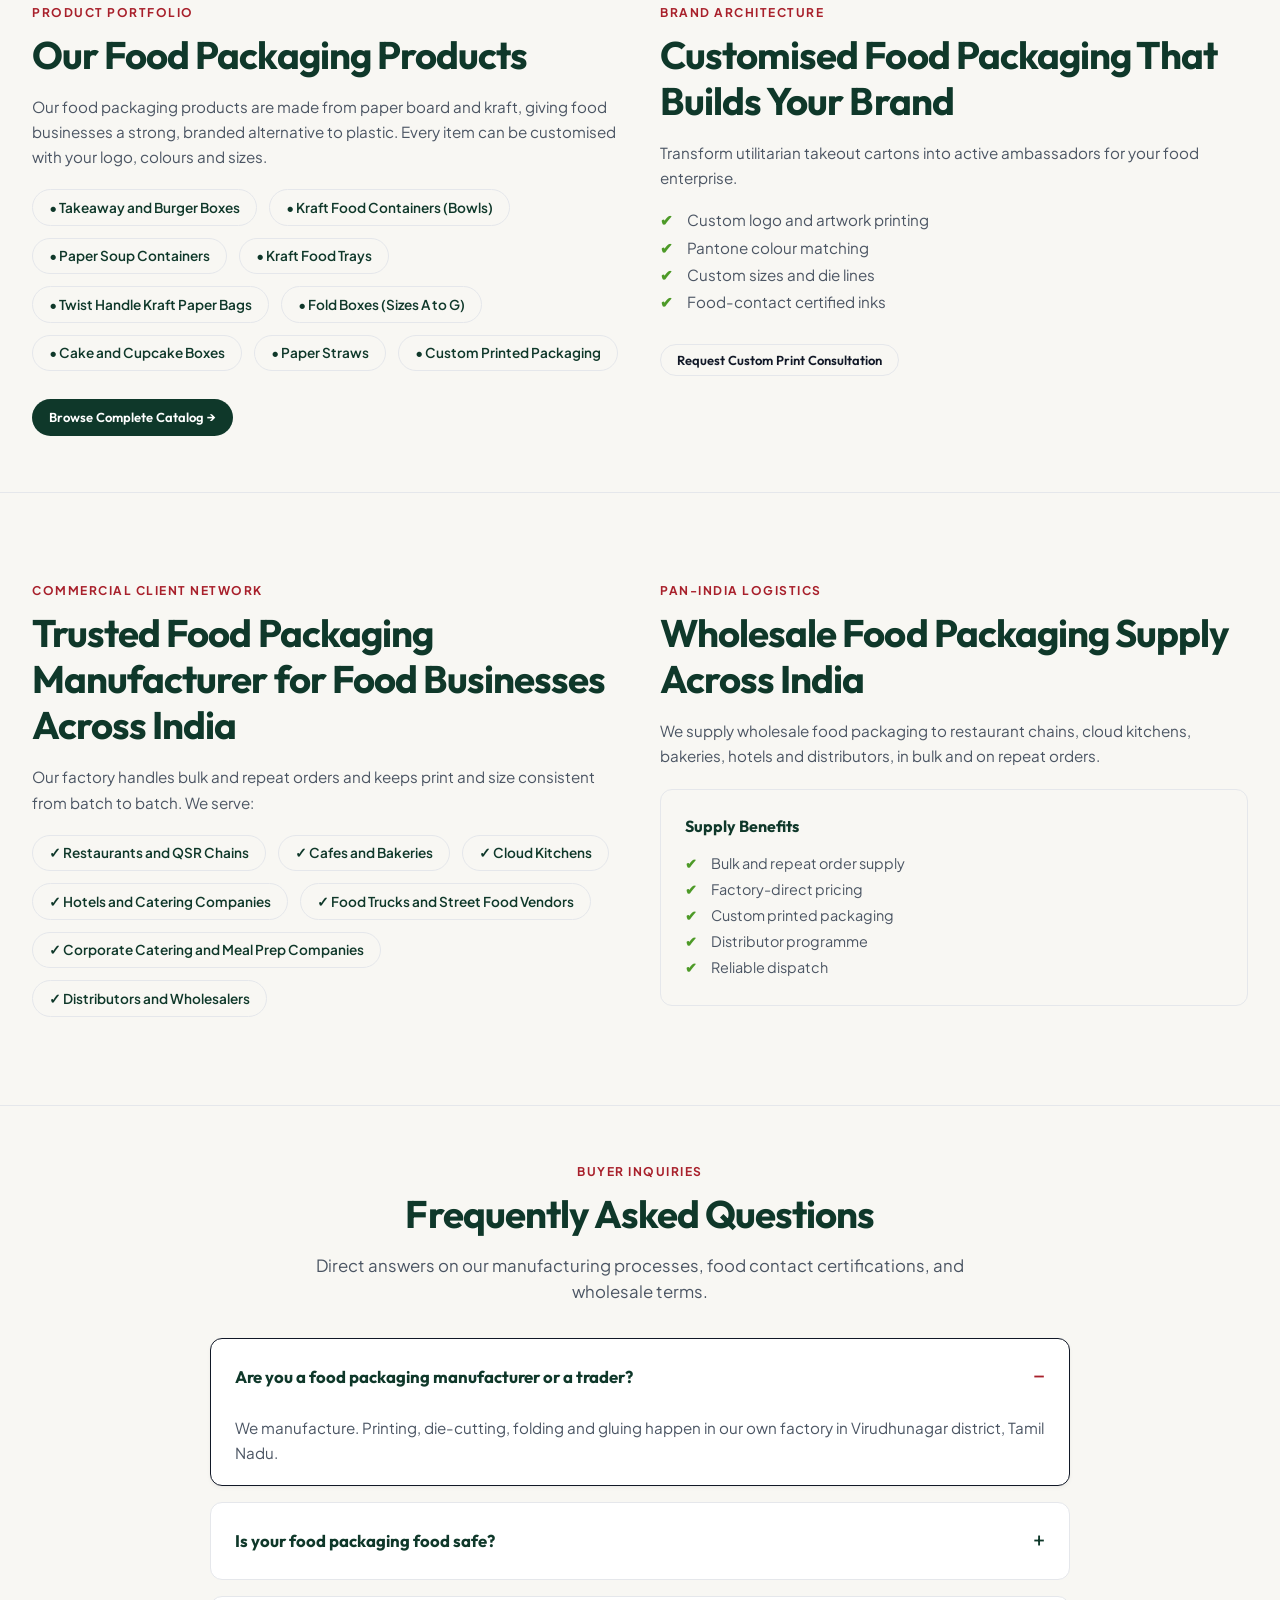
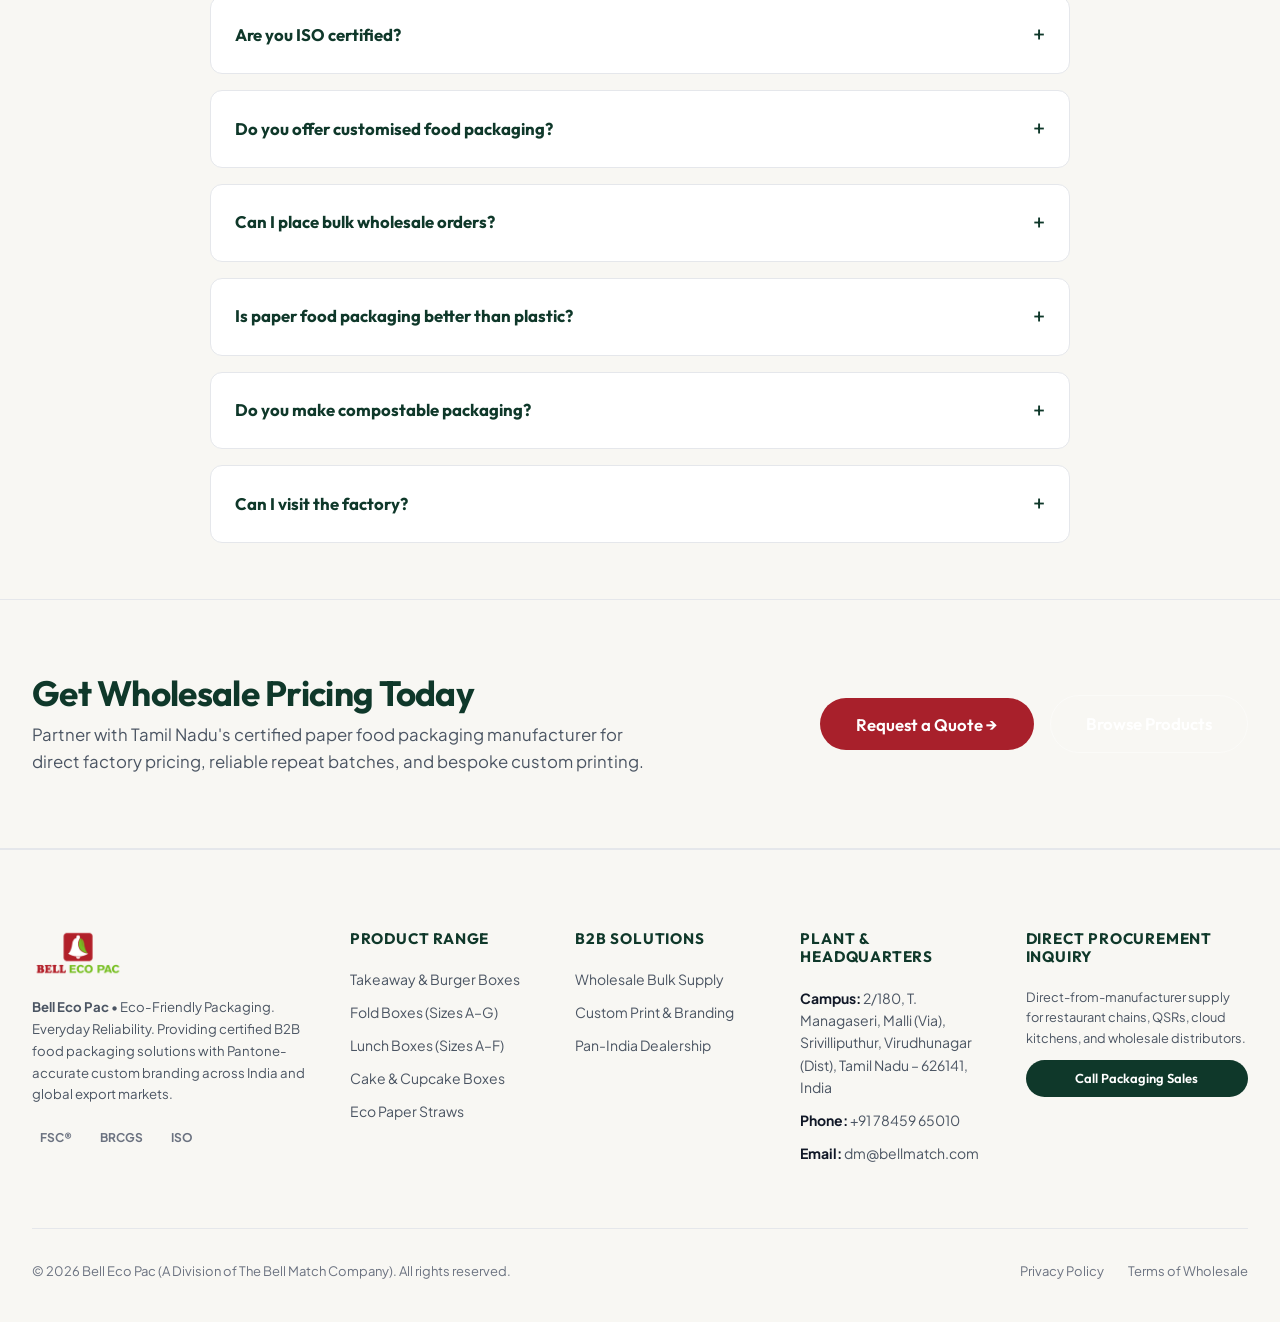
==== commit 4116e13d: "Design process steps grid into balanced 3-column layout on desktop" ====
--- a/about.html
+++ b/about.html
@@ -179,35 +179,57 @@
     /* Process Steps */
     .process-steps-grid {
       display: grid;
-      grid-template-columns: repeat(auto-fit, minmax(280px, 1fr));
+      grid-template-columns: repeat(3, 1fr);
       gap: 1.5rem;
-      margin-top: 2rem;
+      margin-top: 2.25rem;
+    }
+    @media (max-width: 900px) {
+      .process-steps-grid {
+        grid-template-columns: repeat(2, 1fr);
+        gap: 1.25rem;
+      }
+    }
+    @media (max-width: 600px) {
+      .process-steps-grid {
+        grid-template-columns: 1fr;
+        gap: 1rem;
+      }
     }
     .process-step-card {
       background: #ffffff;
       border: 1px solid var(--border-light);
       border-radius: var(--radius-md);
-      padding: 1.5rem;
+      padding: 1.75rem 1.5rem;
       position: relative;
       border-top: 3px solid var(--primary);
+      transition: transform var(--transition), box-shadow var(--transition), border-color var(--transition);
+      display: flex;
+      flex-direction: column;
+    }
+    .process-step-card:hover {
+      transform: translateY(-2px);
+      box-shadow: var(--shadow-sm);
+      border-color: var(--primary);
     }
     .process-step-num {
       font-size: 1.35rem;
       font-weight: 800;
       font-family: 'Outfit', sans-serif;
       color: var(--secondary);
-      margin-bottom: 0.5rem;
+      margin-bottom: 0.6rem;
+      line-height: 1;
     }
     .process-step-title {
       font-size: 1.05rem;
       font-weight: 700;
       color: var(--primary);
-      margin-bottom: 0.35rem;
+      margin-bottom: 0.45rem;
+      font-family: 'Outfit', sans-serif;
     }
     .process-step-desc {
-      font-size: 0.875rem;
+      font-size: 0.88rem;
       color: var(--text-secondary);
-      line-height: 1.5;
+      line-height: 1.55;
       margin: 0;
     }
 
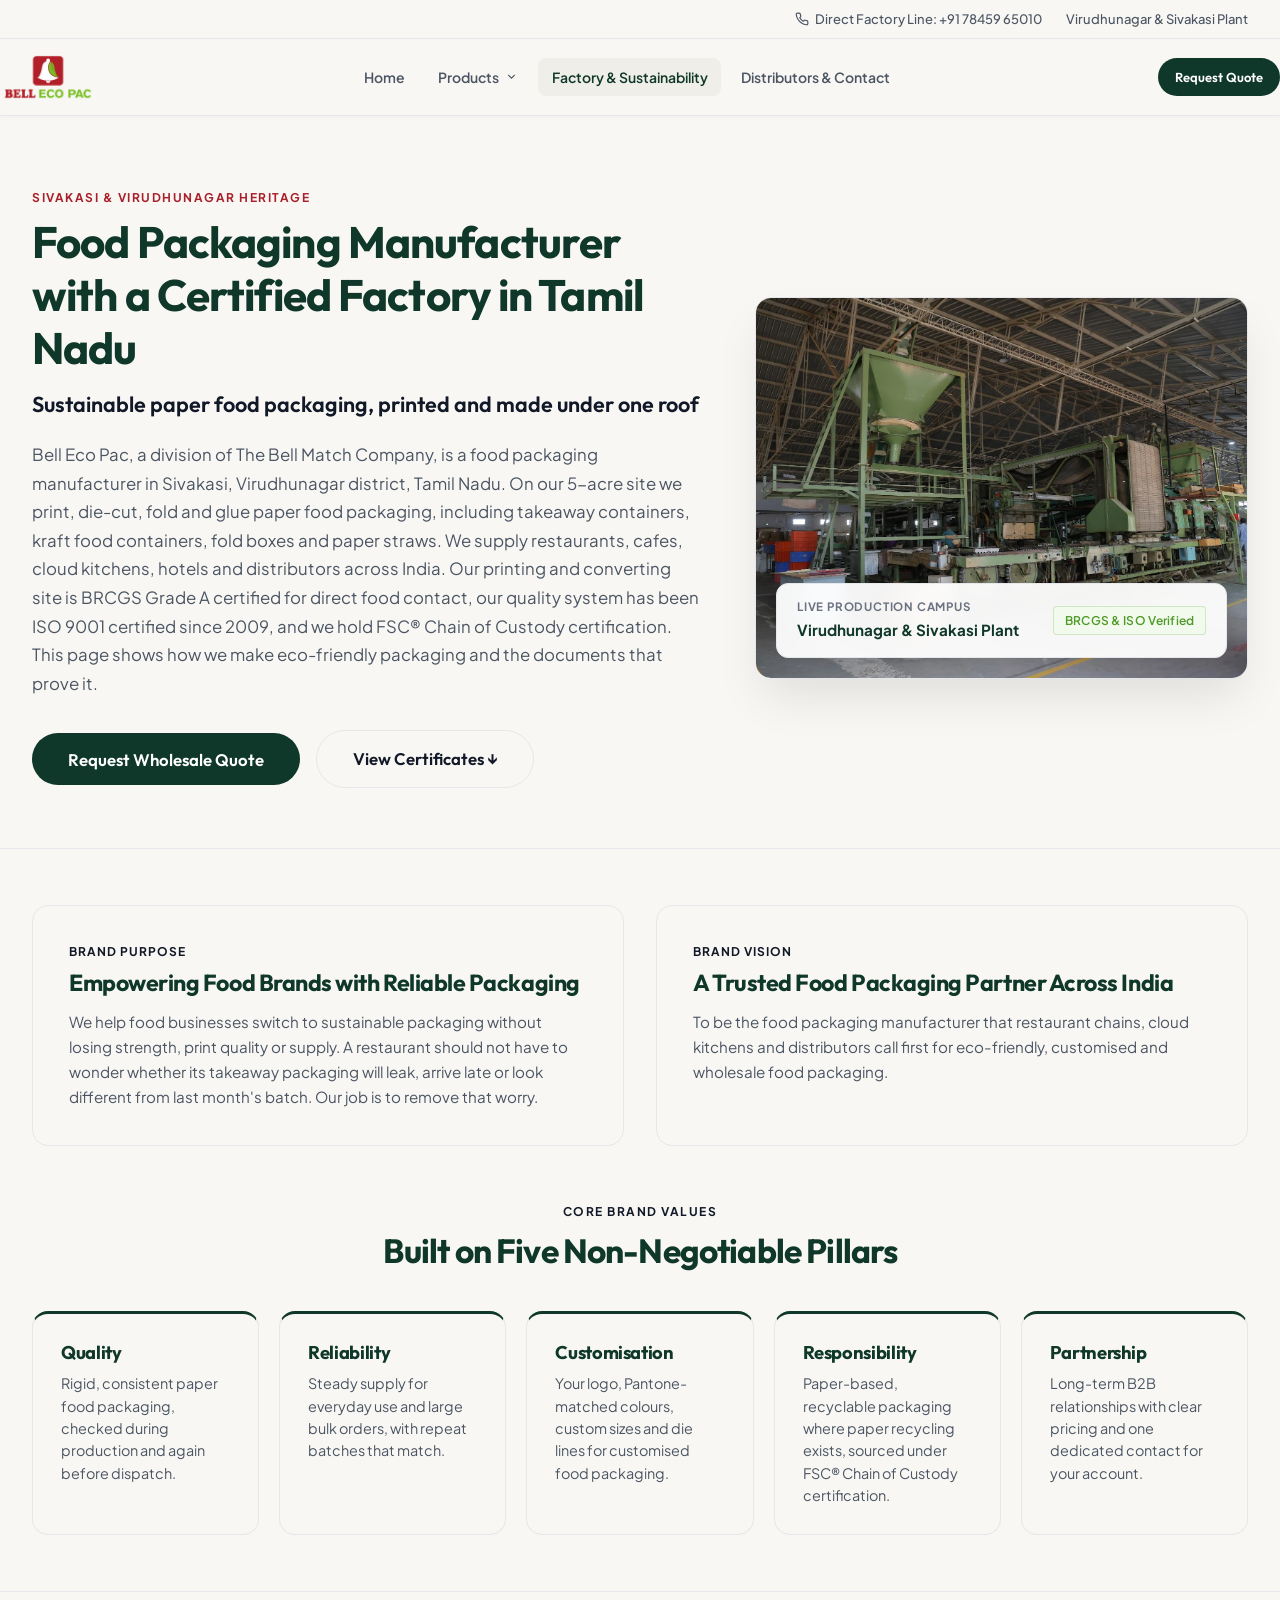
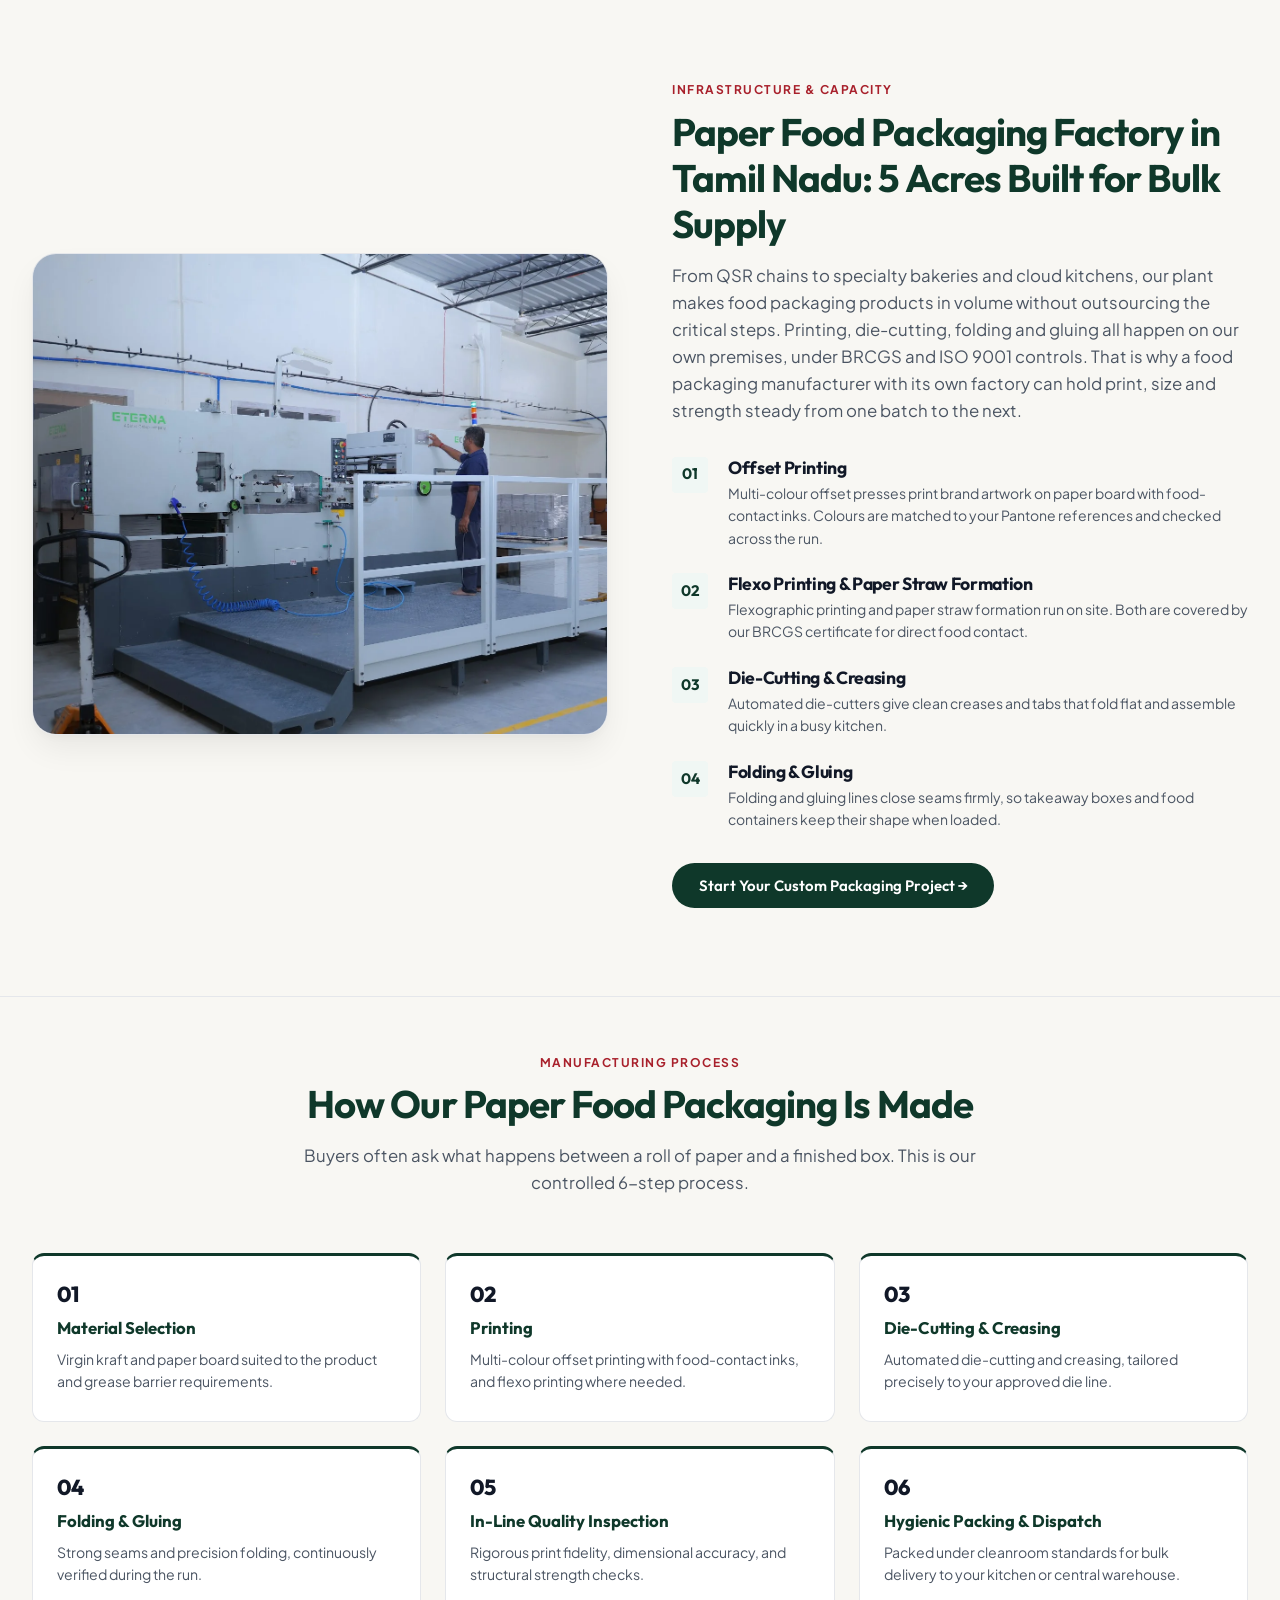
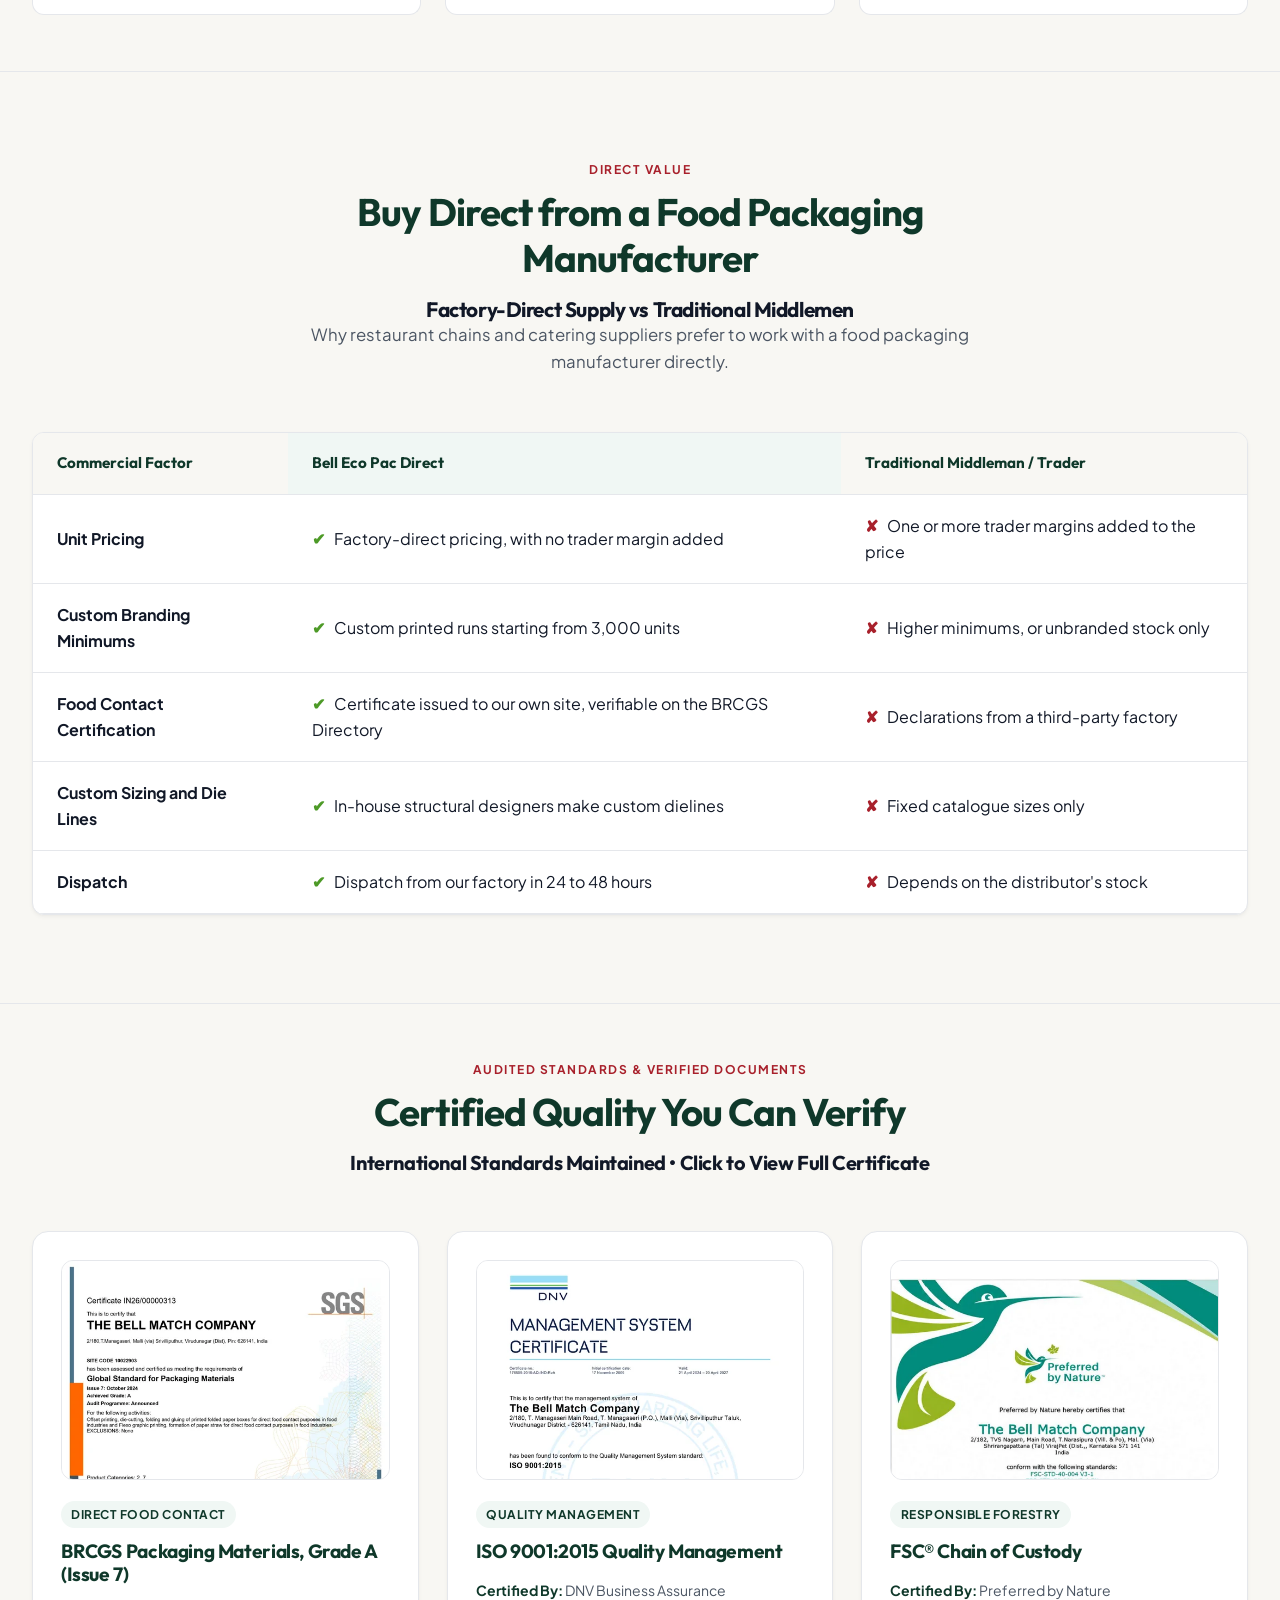
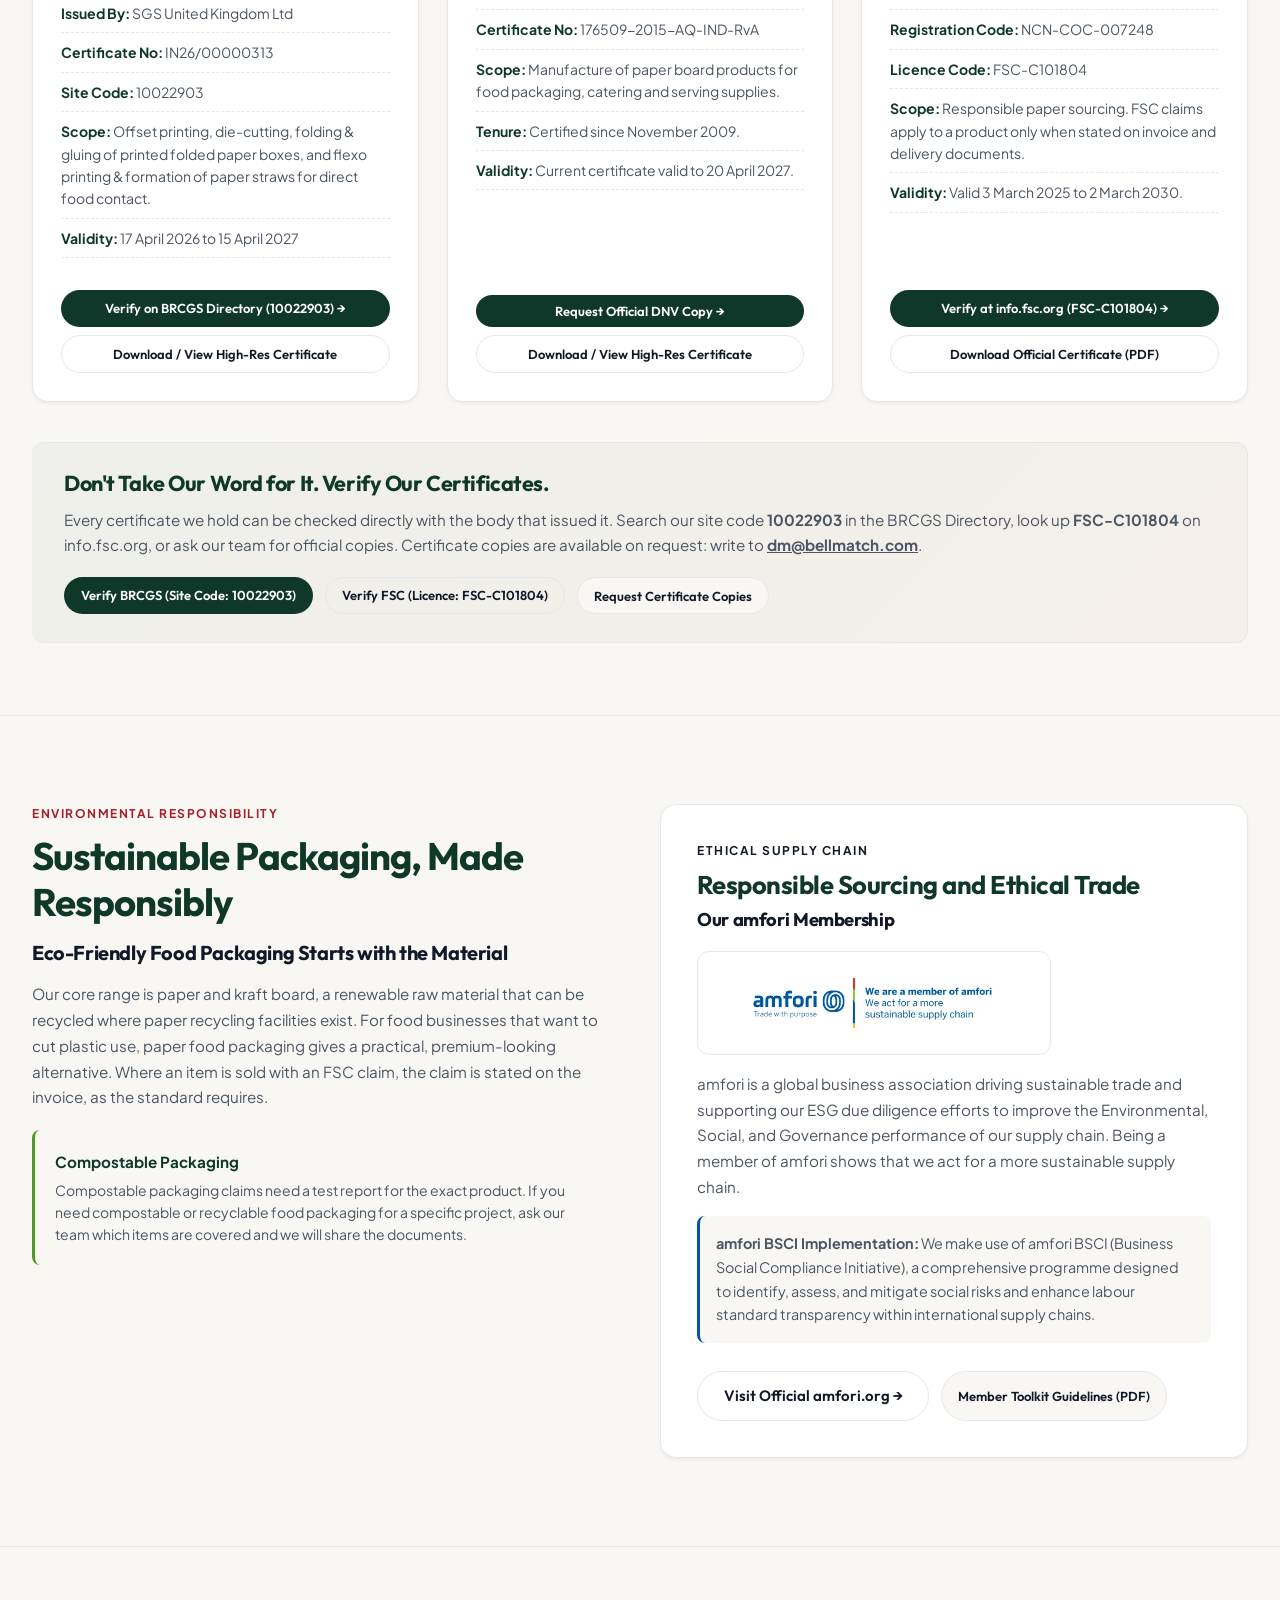
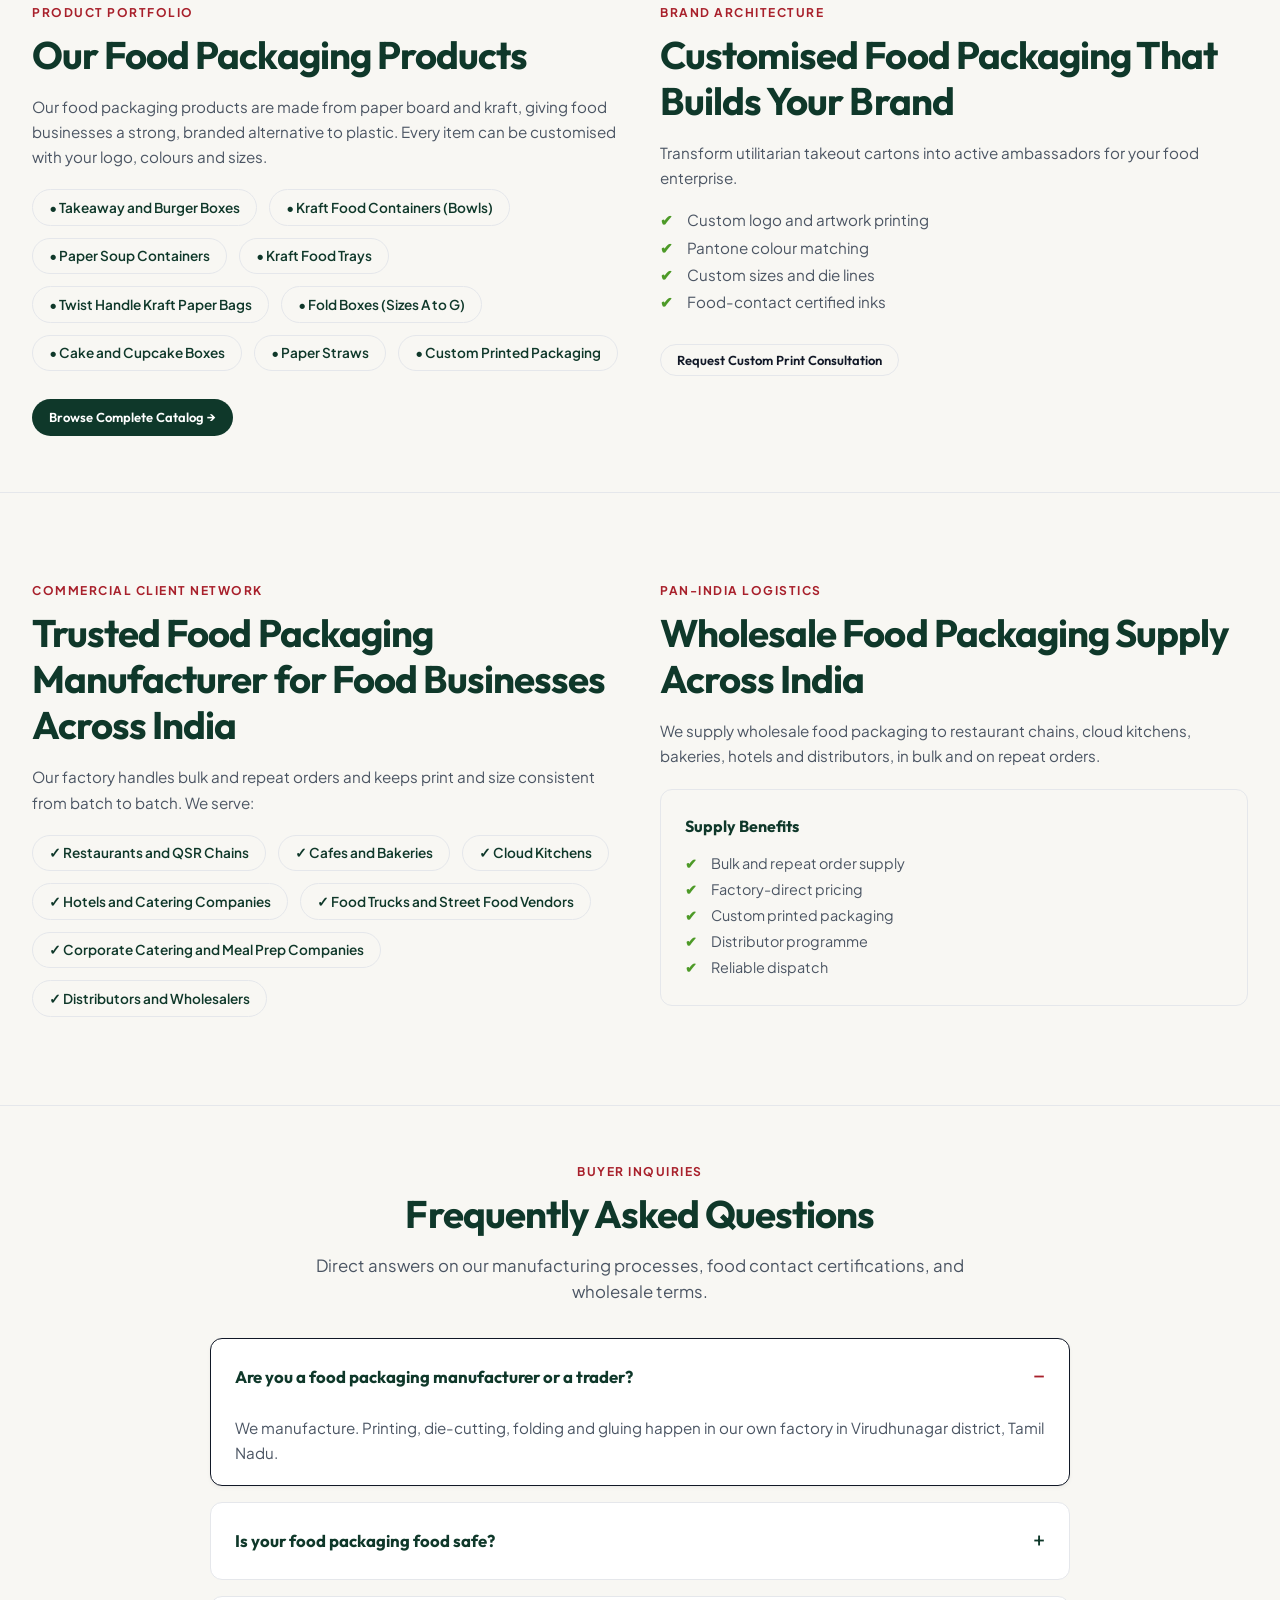
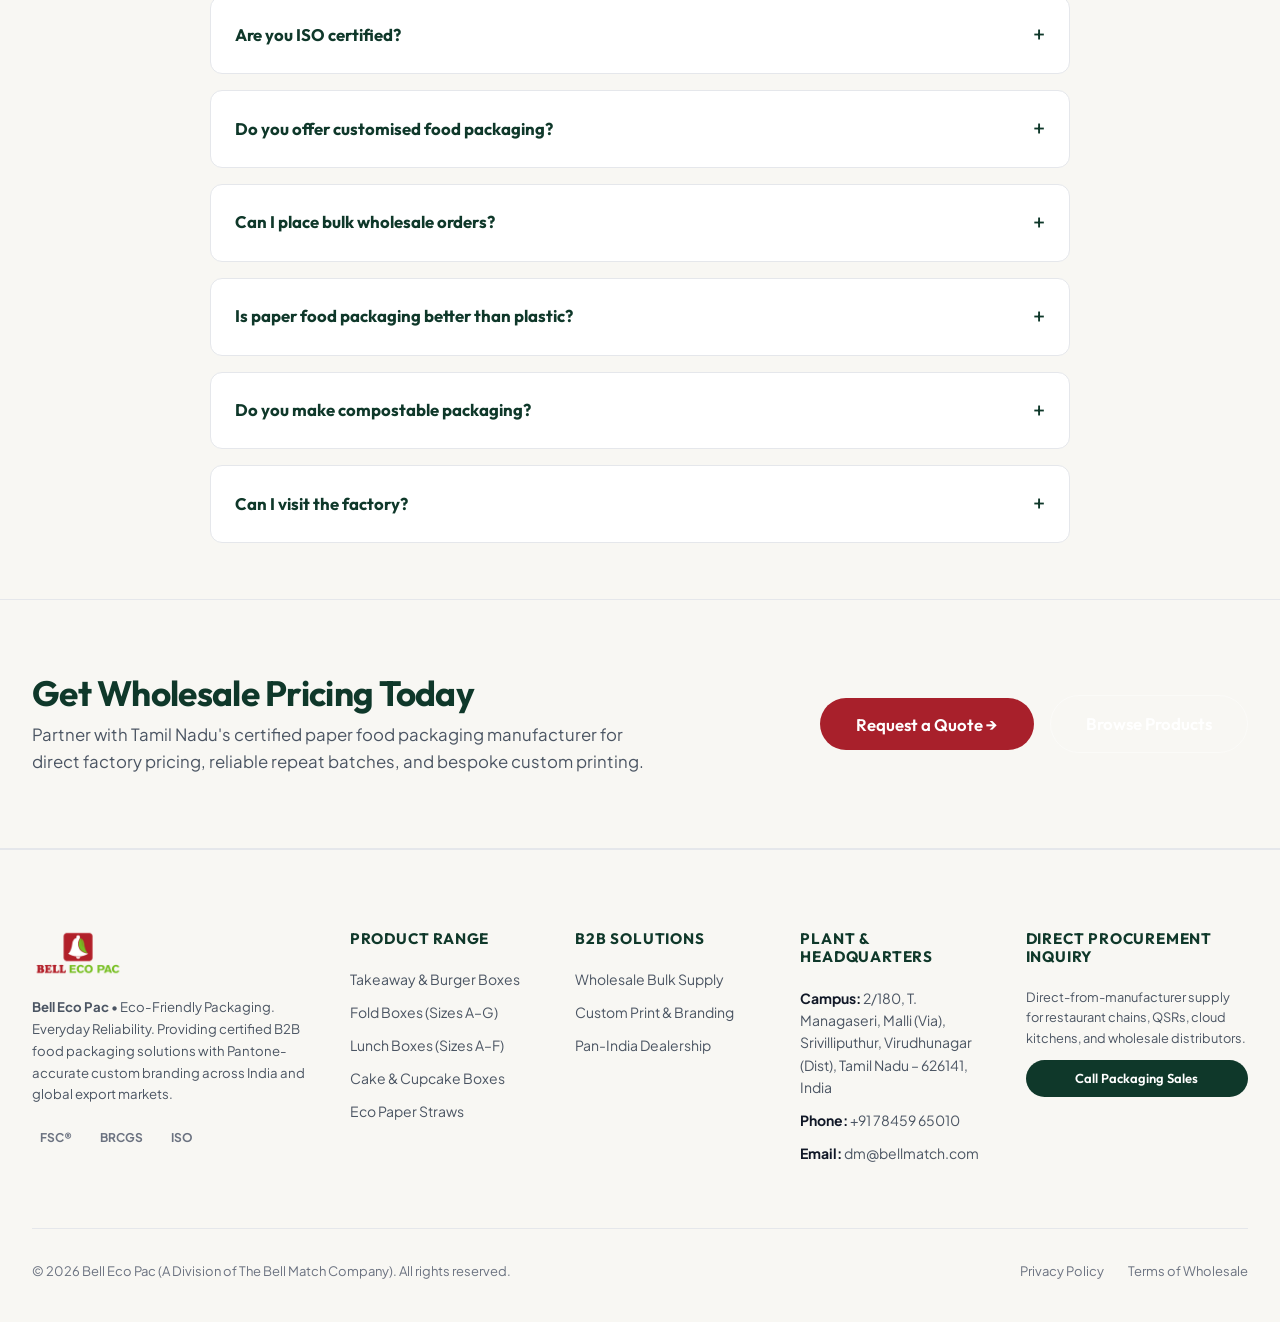
==== commit 94a6b891: "Update Infrastructure & Capacity image with authentic ETERNA die-cutting converting line from photos" ====
--- a/about.html
+++ b/about.html
@@ -655,7 +655,7 @@
         <div class="factory-editorial-grid">
           
           <div class="factory-photo-frame">
-            <img src="assets/images/factory_plant.webp" alt="Bell Eco Pac 5-Acre Manufacturing Campus in Tamil Nadu" class="factory-photo-img" loading="lazy">
+            <img src="assets/images/factory_die_cutting.webp" alt="Bell Eco Pac Automated Die-Cutting and Converting Line in Tamil Nadu" class="factory-photo-img" loading="lazy">
           </div>
 
           <div>
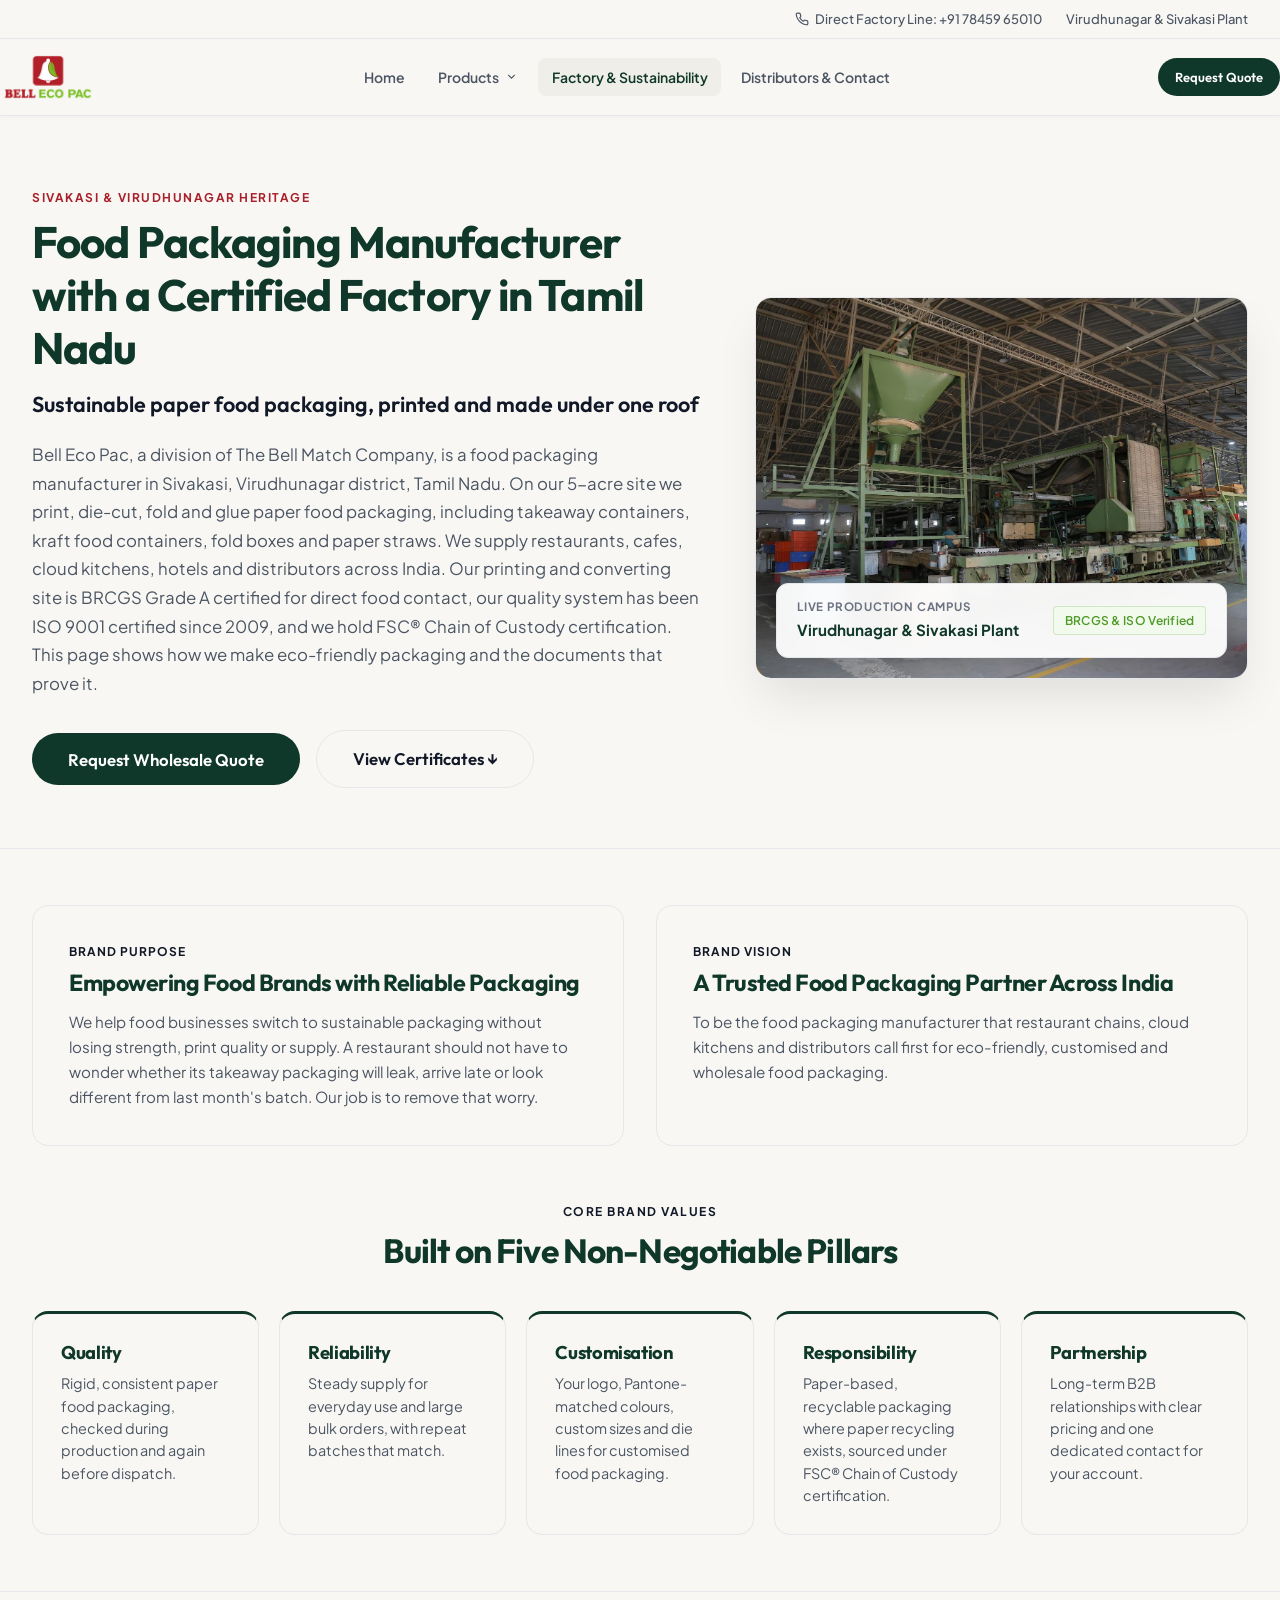
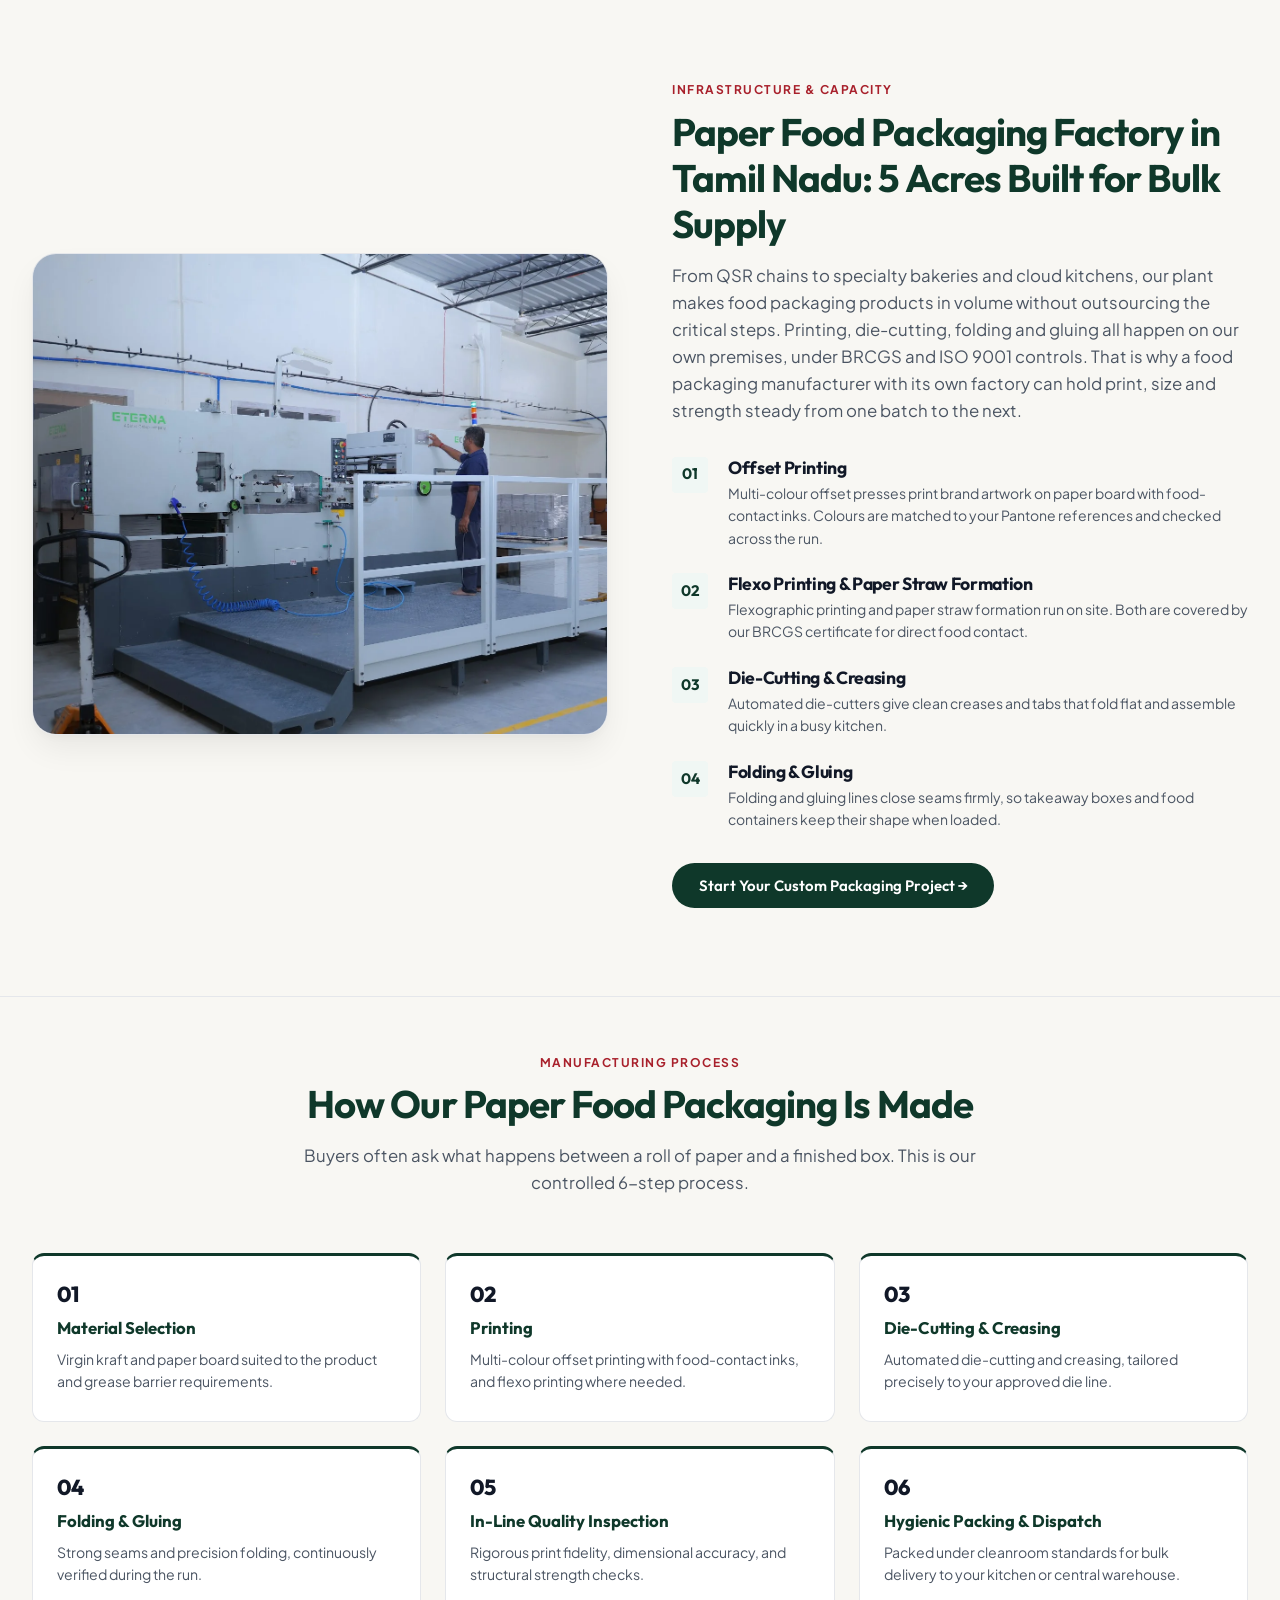
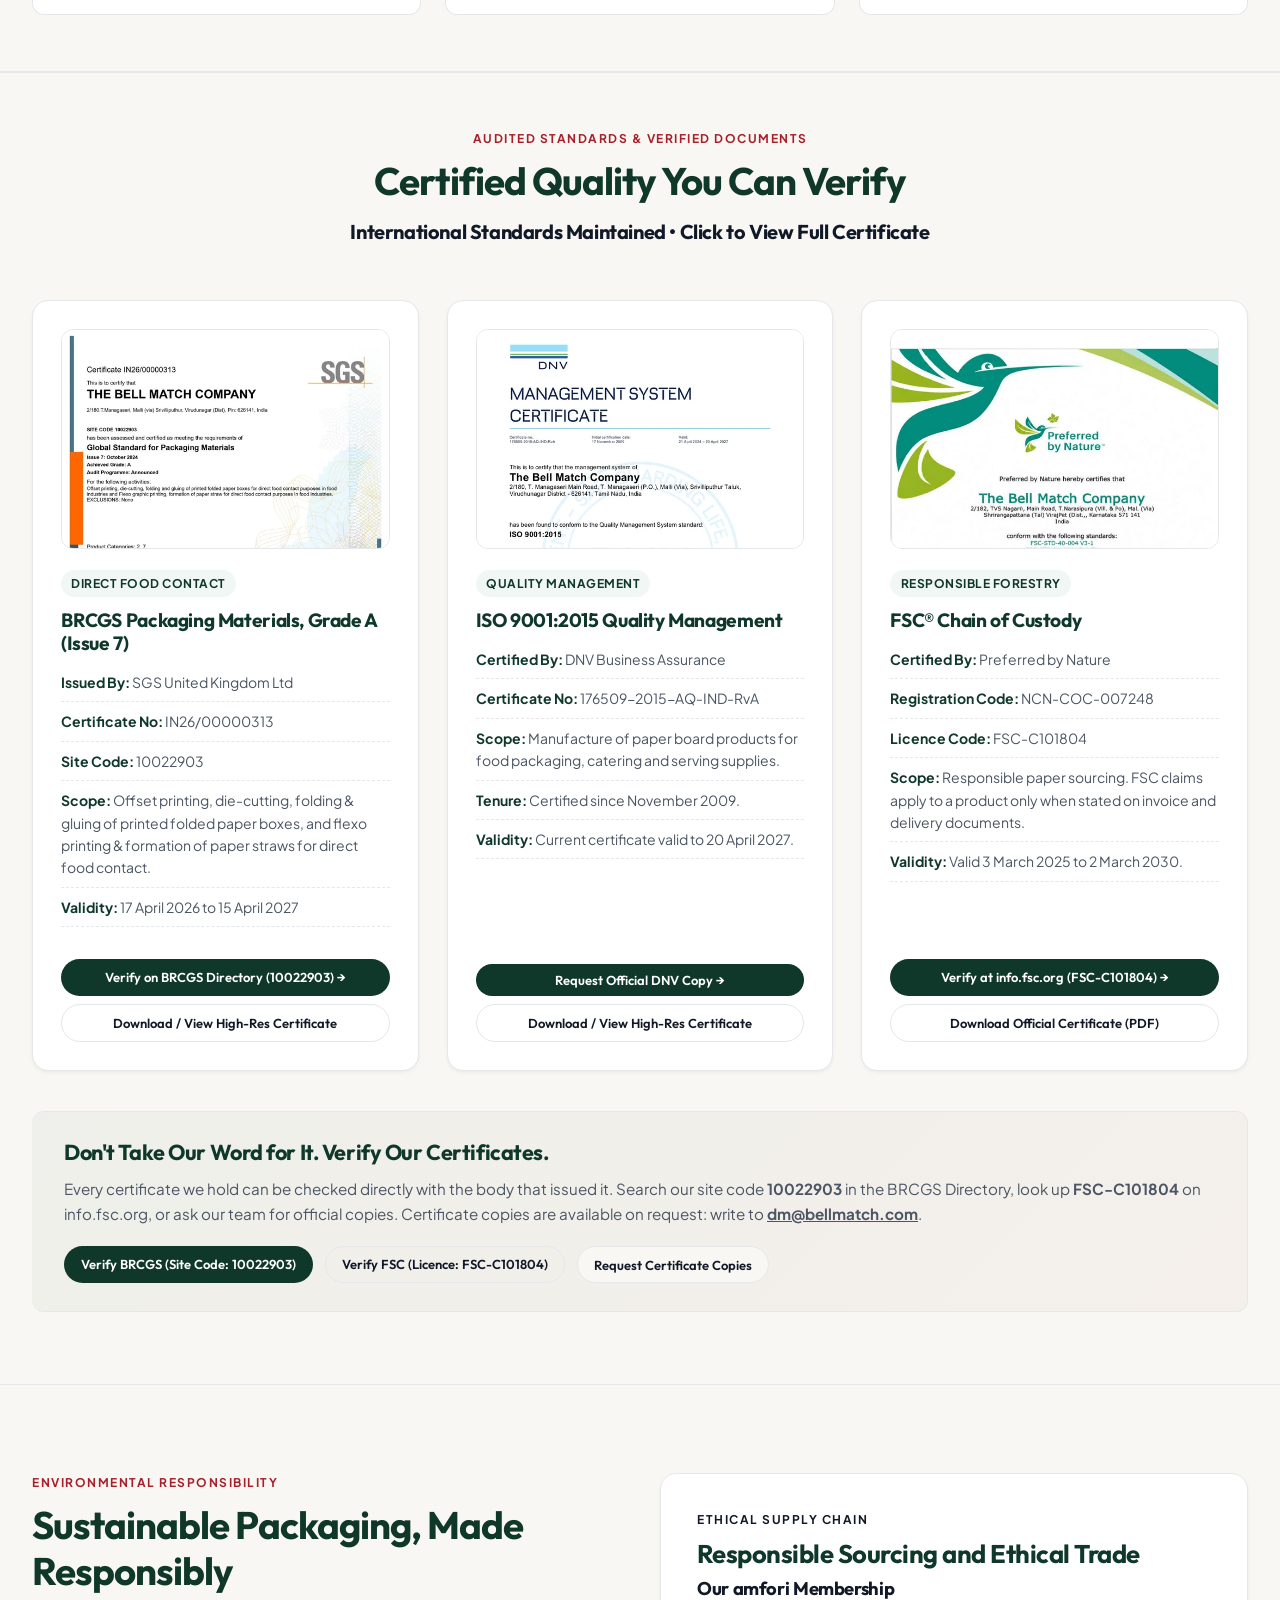
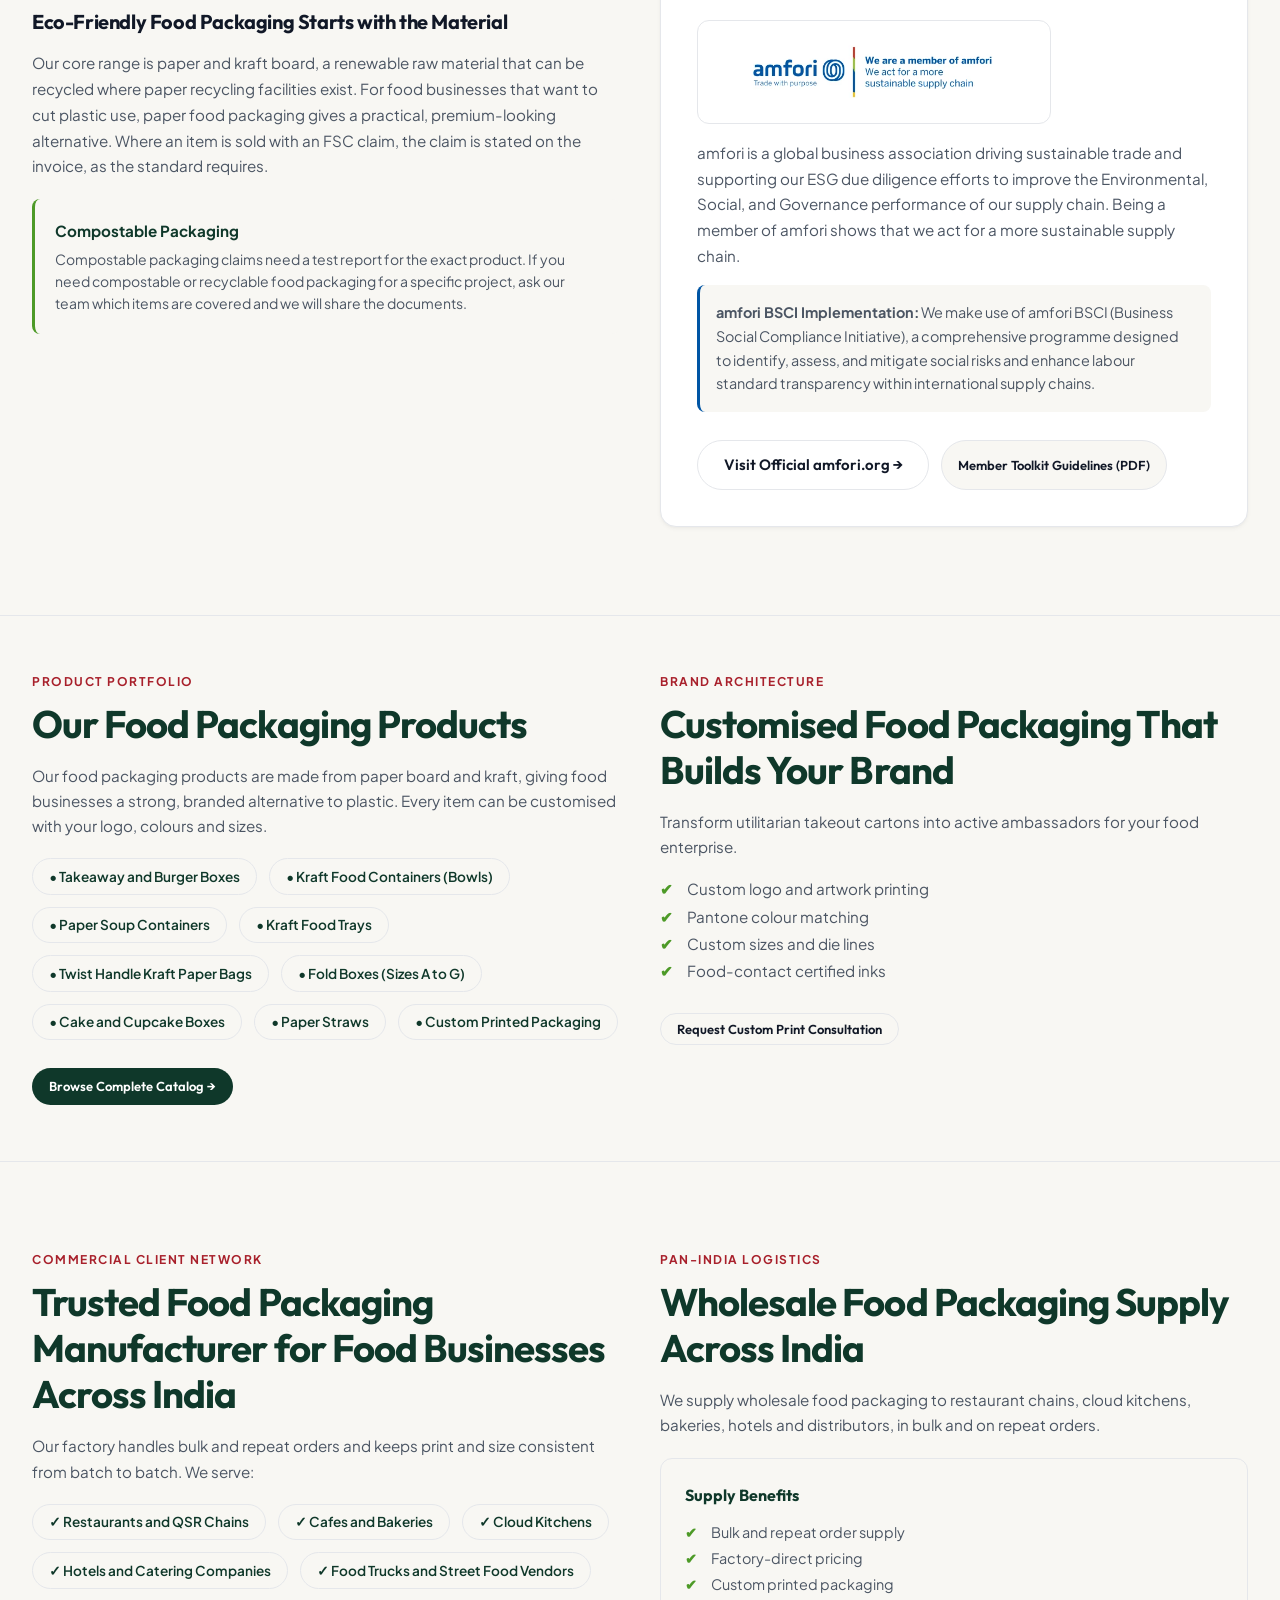
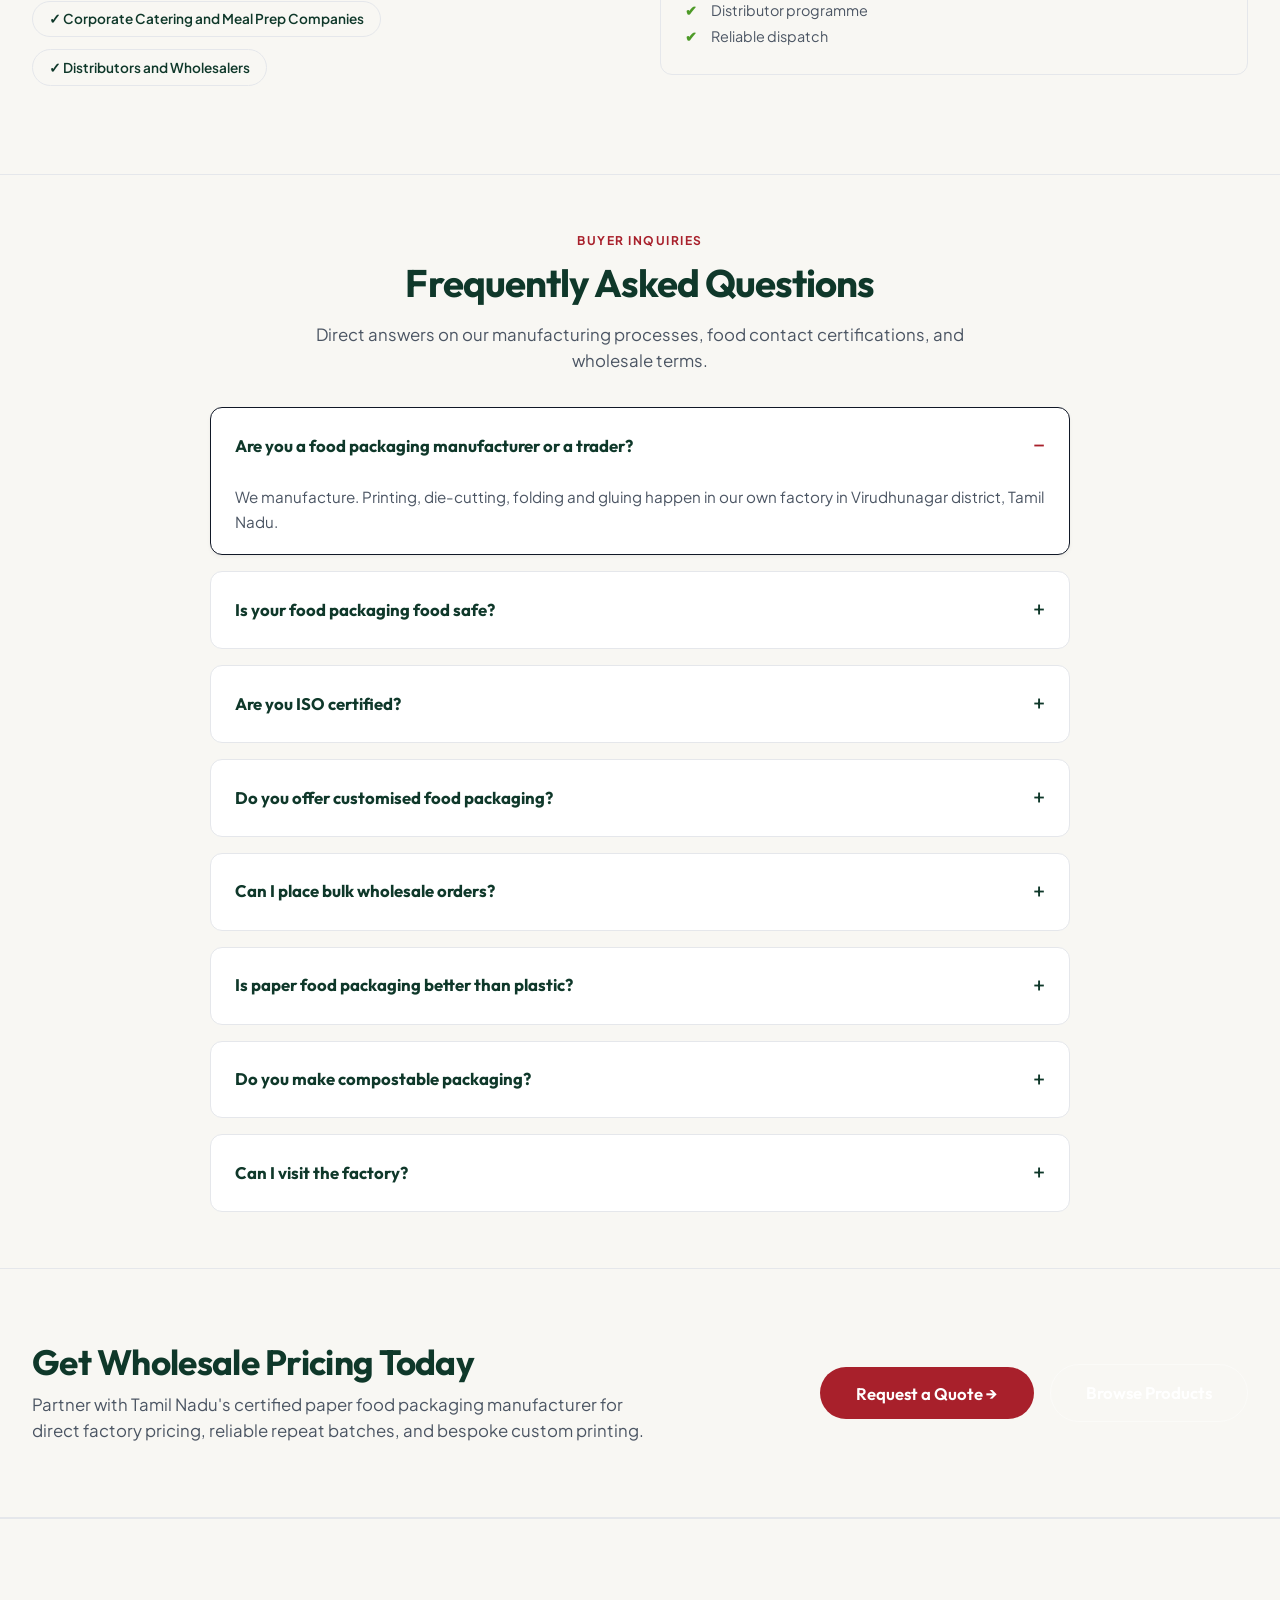
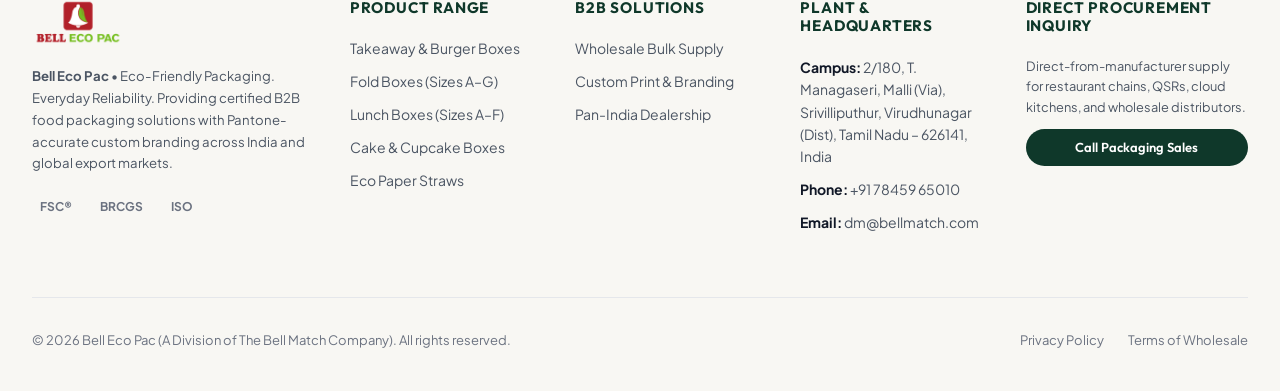
==== commit e82ce794: "Remove Buy Direct vs Middleman comparison table section from about page" ====
--- a/about.html
+++ b/about.html
@@ -764,64 +764,6 @@
       </div>
     </section>
 
-    <!-- ========================================== -->
-    <!-- 5. BUY DIRECT COMPARISON TABLE             -->
-    <!-- ========================================== -->
-    <section class="section-padding">
-      <div class="container">
-        
-        <div class="section-header">
-          <span class="section-overline">Direct Value</span>
-          <h2 class="section-title">Buy Direct from a Food Packaging Manufacturer</h2>
-          <h3 style="font-size: 1.3rem; color: var(--secondary); margin-top: 0.5rem; font-family: 'Outfit', sans-serif;">
-            Factory-Direct Supply vs Traditional Middlemen
-          </h3>
-          <p class="section-description">
-            Why restaurant chains and catering suppliers prefer to work with a food packaging manufacturer directly.
-          </p>
-        </div>
-
-        <div class="comparison-table-wrap">
-          <table class="comparison-table">
-            <thead>
-              <tr>
-                <th>Commercial Factor</th>
-                <th style="background: var(--primary-soft); color: var(--primary);">Bell Eco Pac Direct</th>
-                <th>Traditional Middleman / Trader</th>
-              </tr>
-            </thead>
-            <tbody>
-              <tr>
-                <td><strong>Unit Pricing</strong></td>
-                <td><span class="check-icon">&#10004;</span> Factory-direct pricing, with no trader margin added</td>
-                <td><span class="cross-icon">&#10008;</span> One or more trader margins added to the price</td>
-              </tr>
-              <tr>
-                <td><strong>Custom Branding Minimums</strong></td>
-                <td><span class="check-icon">&#10004;</span> Custom printed runs starting from 3,000 units</td>
-                <td><span class="cross-icon">&#10008;</span> Higher minimums, or unbranded stock only</td>
-              </tr>
-              <tr>
-                <td><strong>Food Contact Certification</strong></td>
-                <td><span class="check-icon">&#10004;</span> Certificate issued to our own site, verifiable on the BRCGS Directory</td>
-                <td><span class="cross-icon">&#10008;</span> Declarations from a third-party factory</td>
-              </tr>
-              <tr>
-                <td><strong>Custom Sizing and Die Lines</strong></td>
-                <td><span class="check-icon">&#10004;</span> In-house structural designers make custom dielines</td>
-                <td><span class="cross-icon">&#10008;</span> Fixed catalogue sizes only</td>
-              </tr>
-              <tr>
-                <td><strong>Dispatch</strong></td>
-                <td><span class="check-icon">&#10004;</span> Dispatch from our factory in 24 to 48 hours</td>
-                <td><span class="cross-icon">&#10008;</span> Depends on the distributor's stock</td>
-              </tr>
-            </tbody>
-          </table>
-        </div>
-
-      </div>
-    </section>
 
     <!-- ========================================== -->
     <!-- 6. CERTIFIED QUALITY & VERIFICATION (OFFICIAL UPLOADS) -->
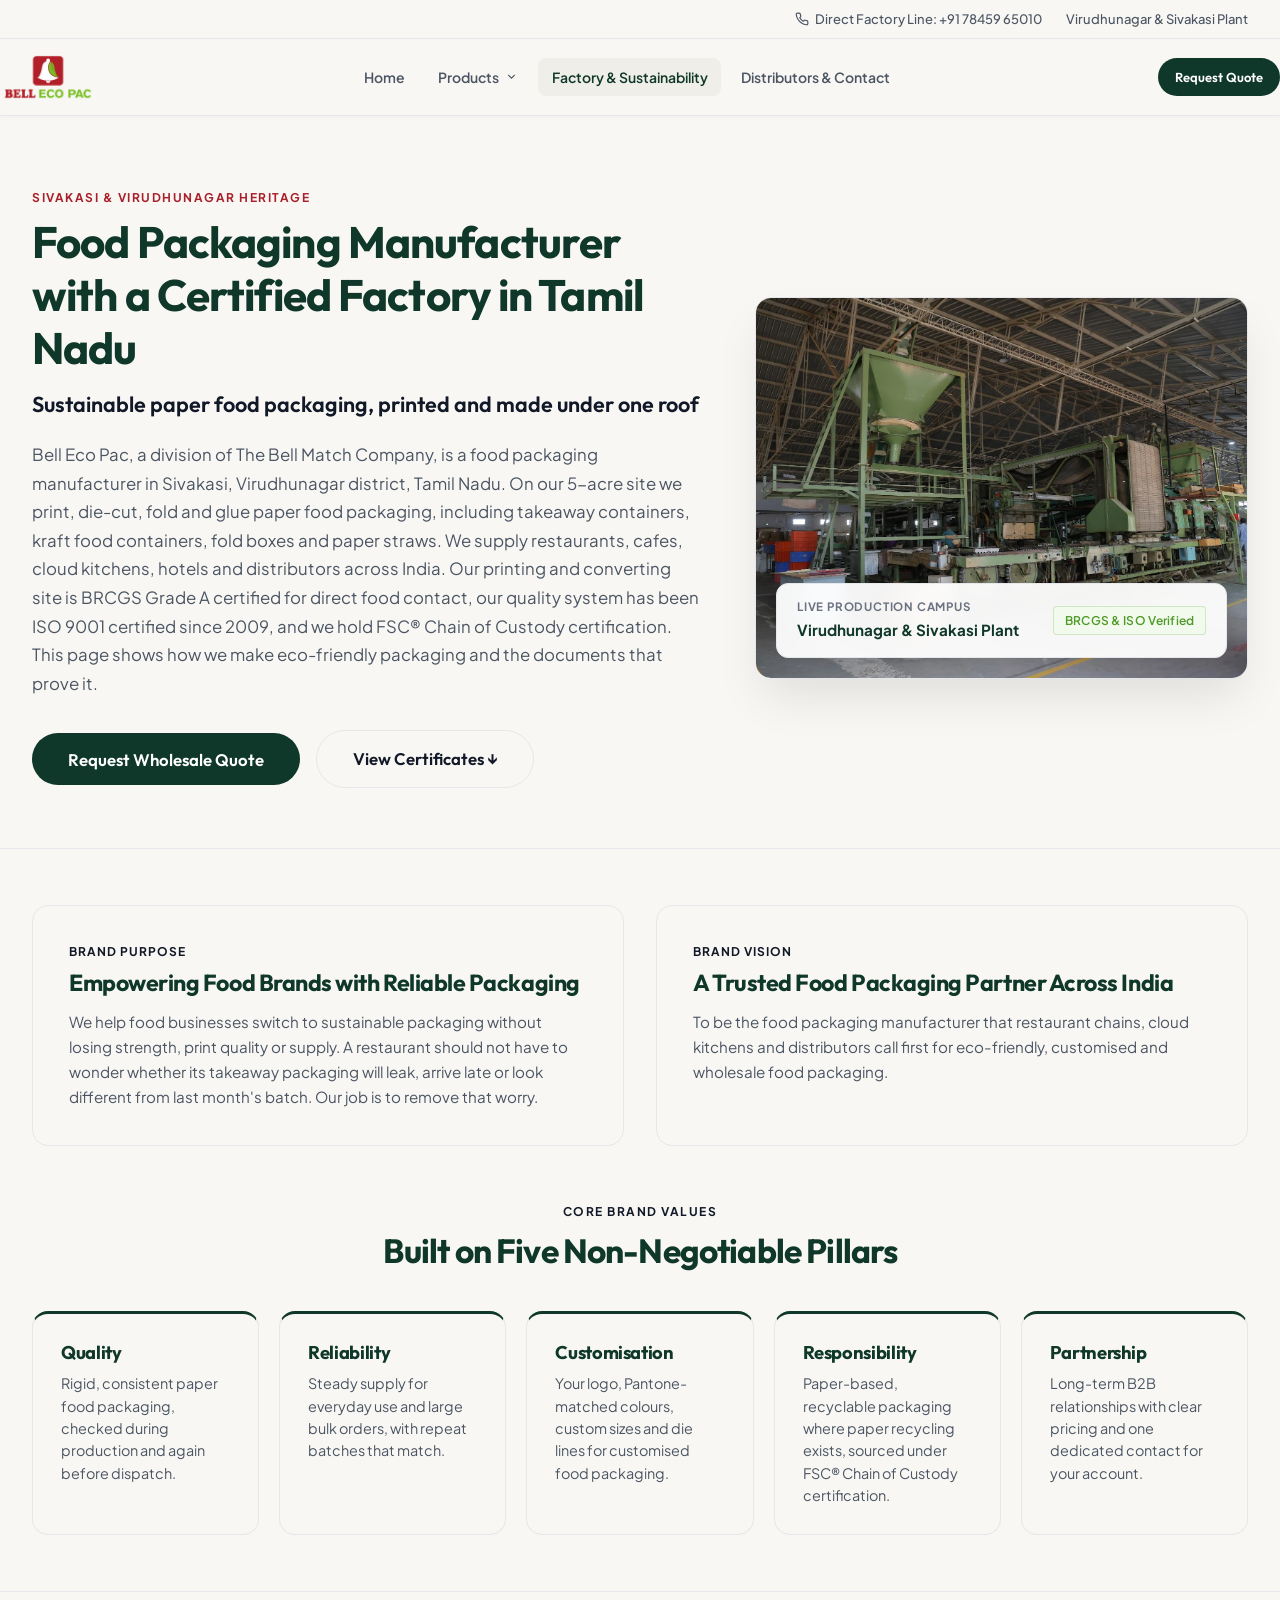
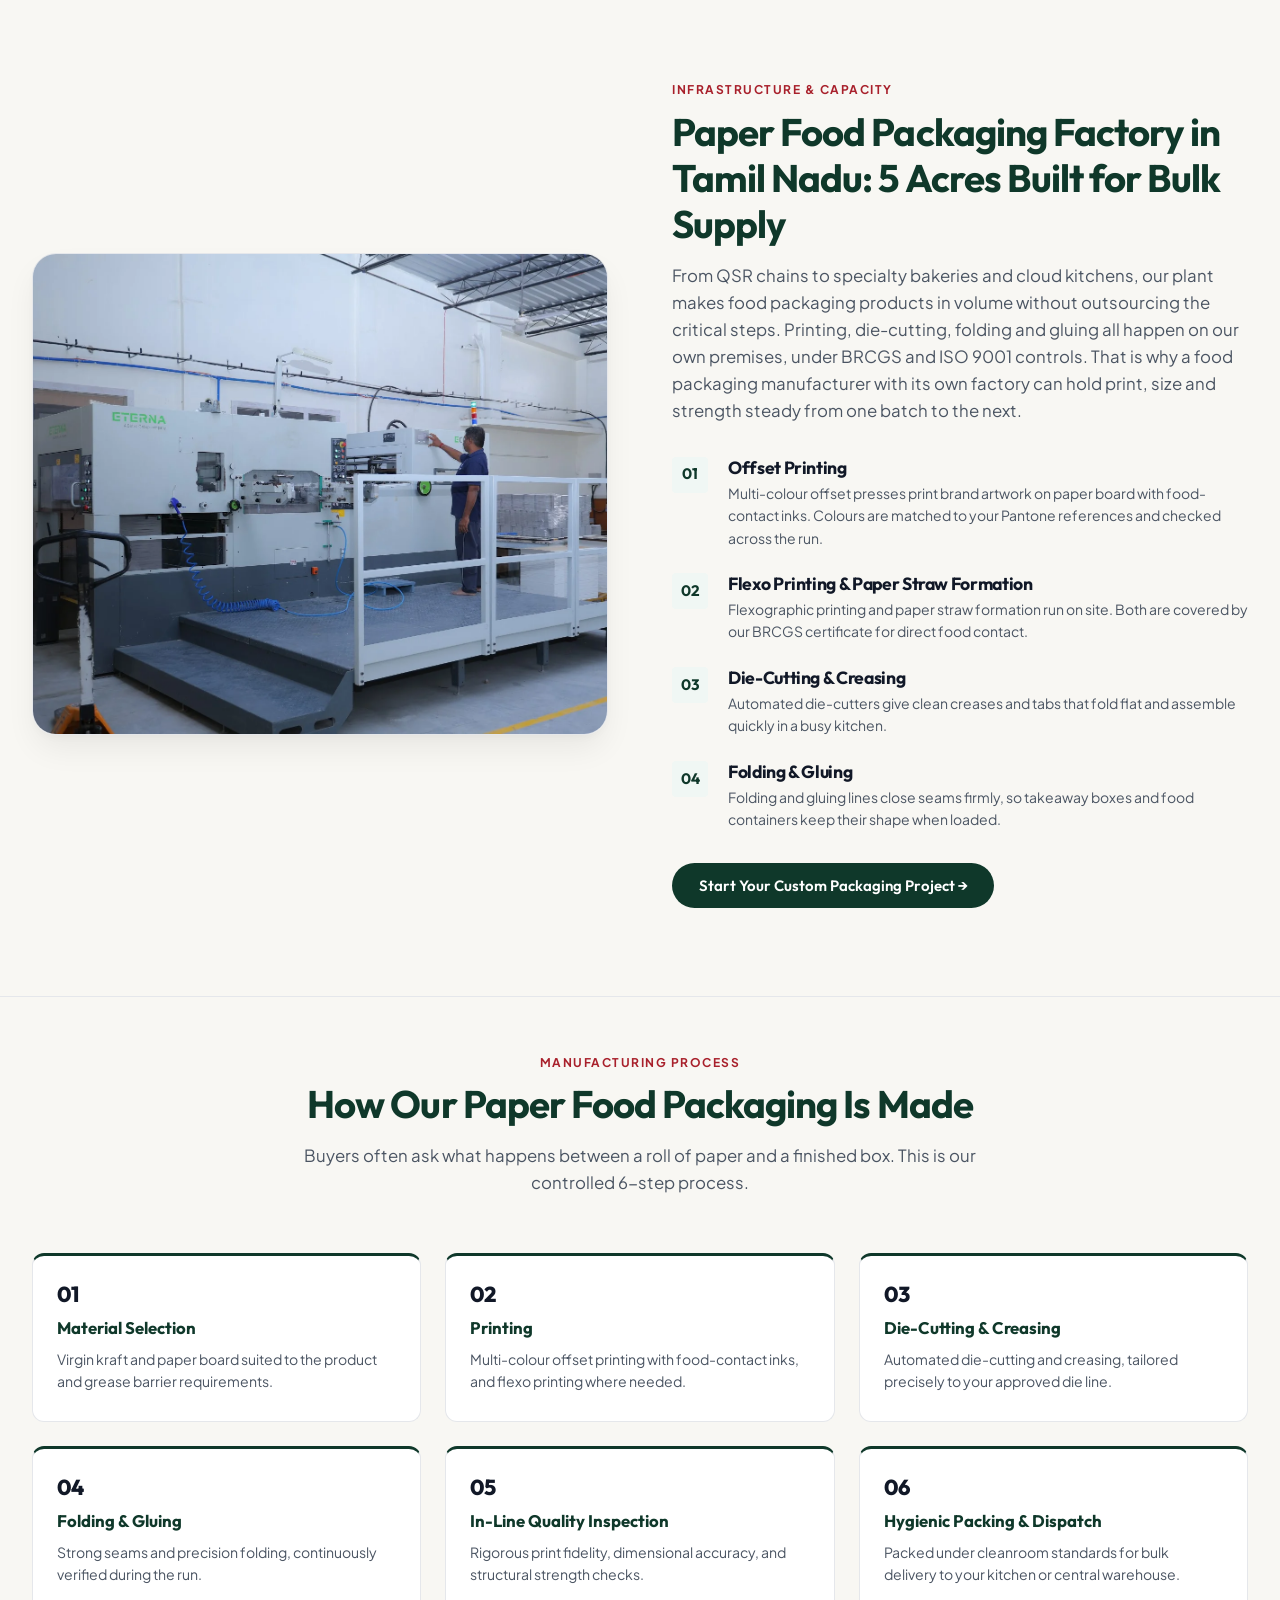
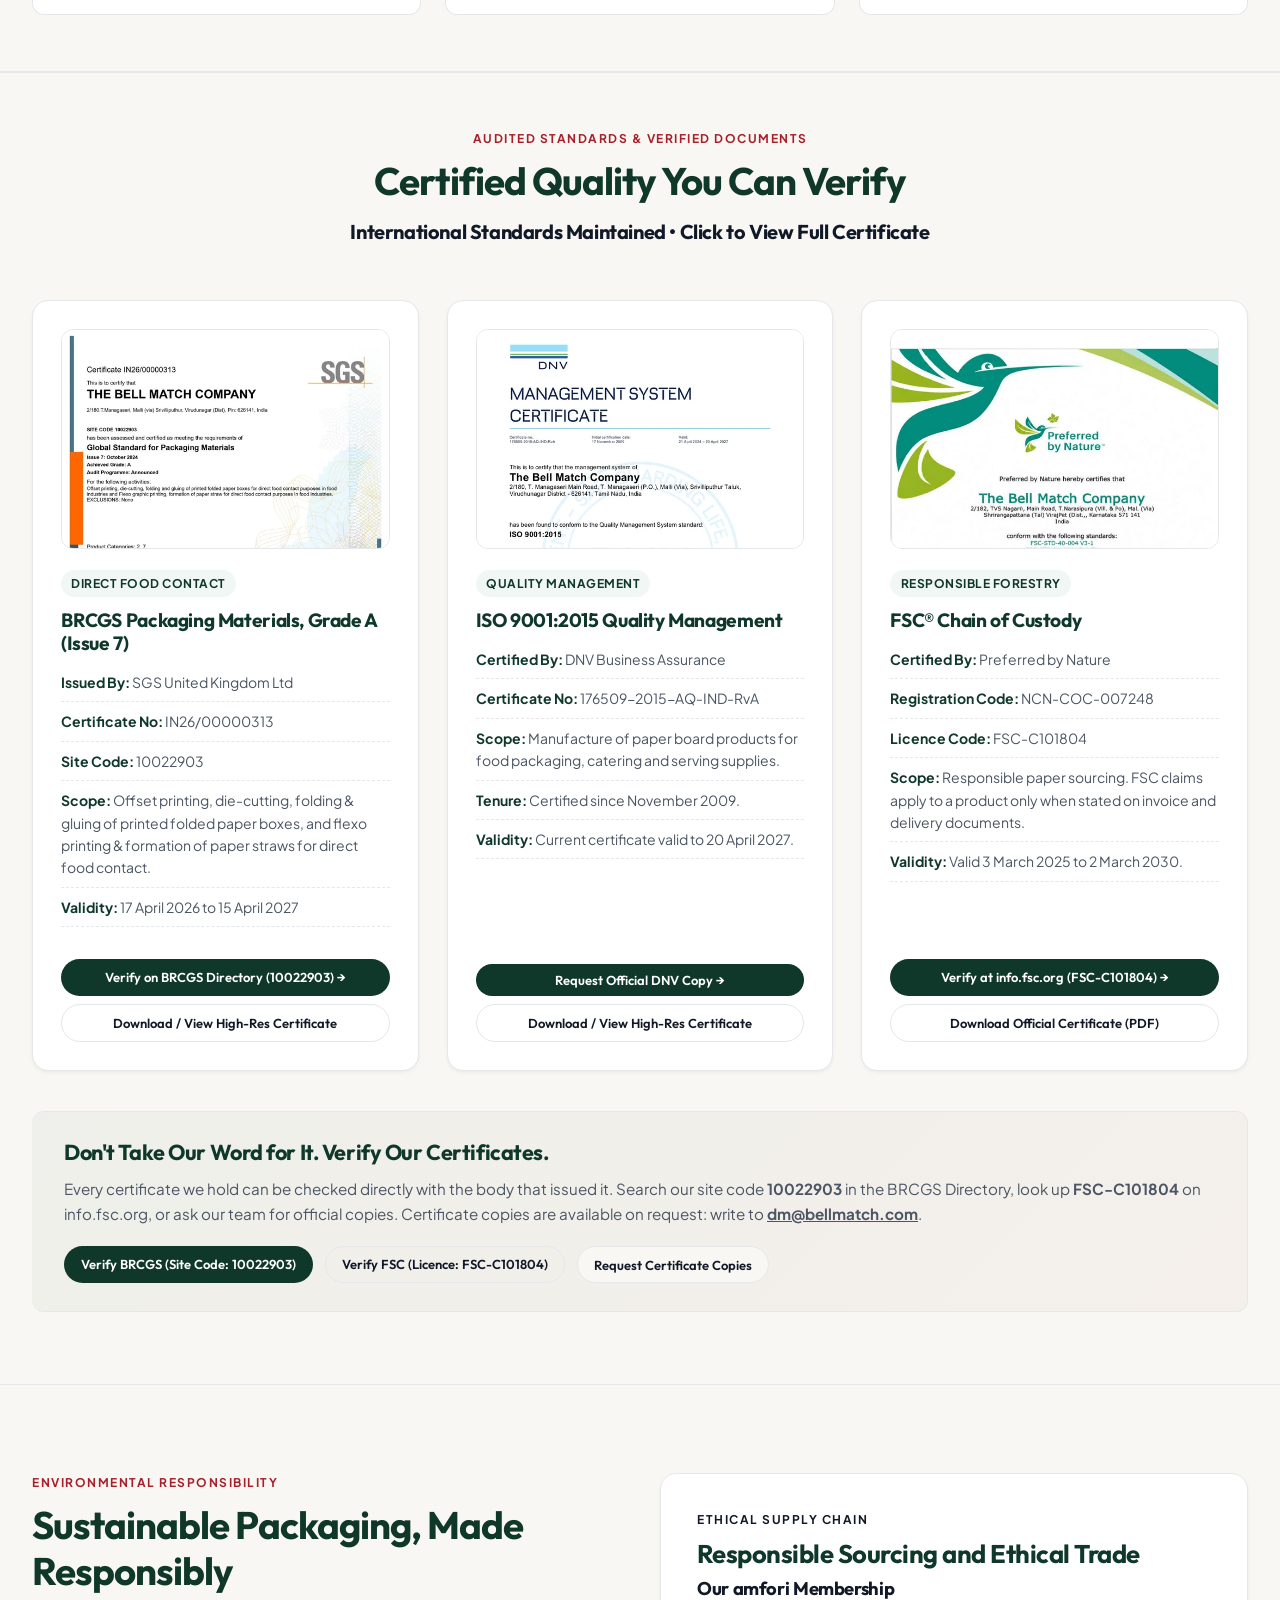
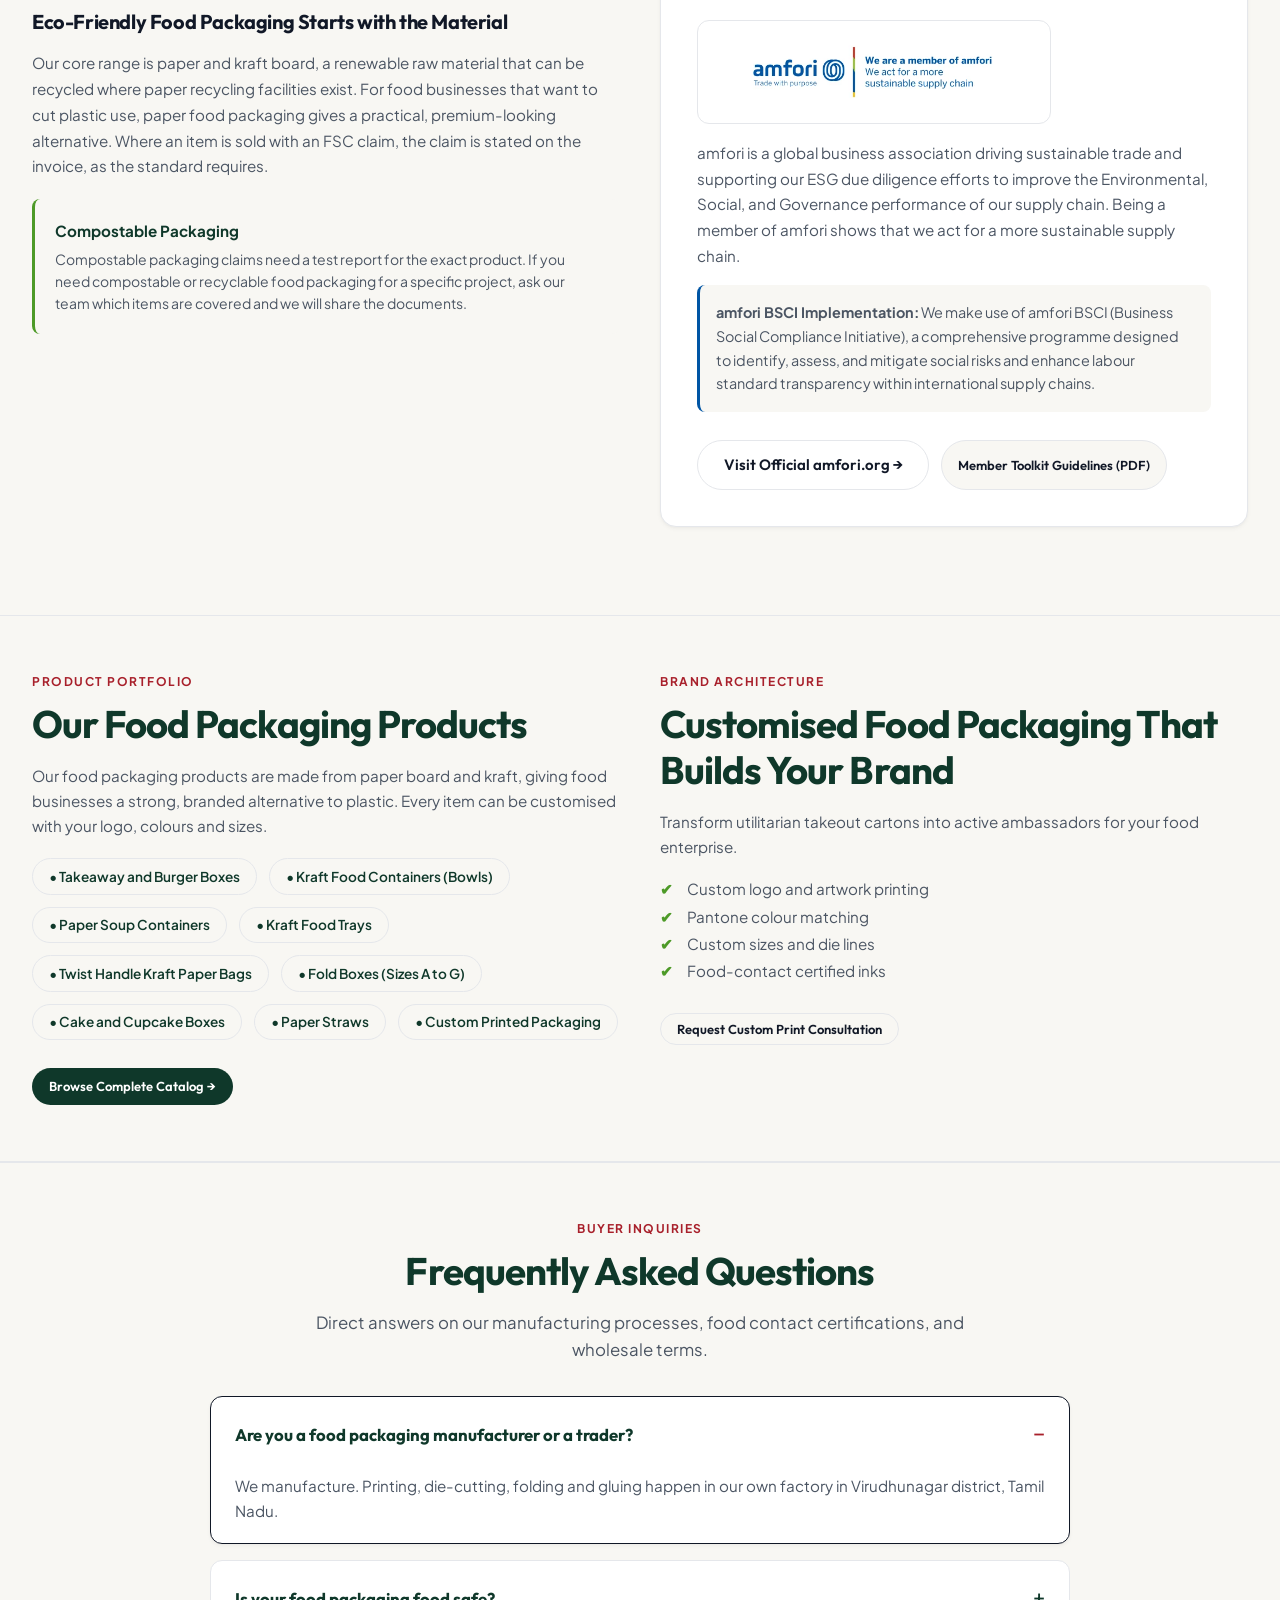
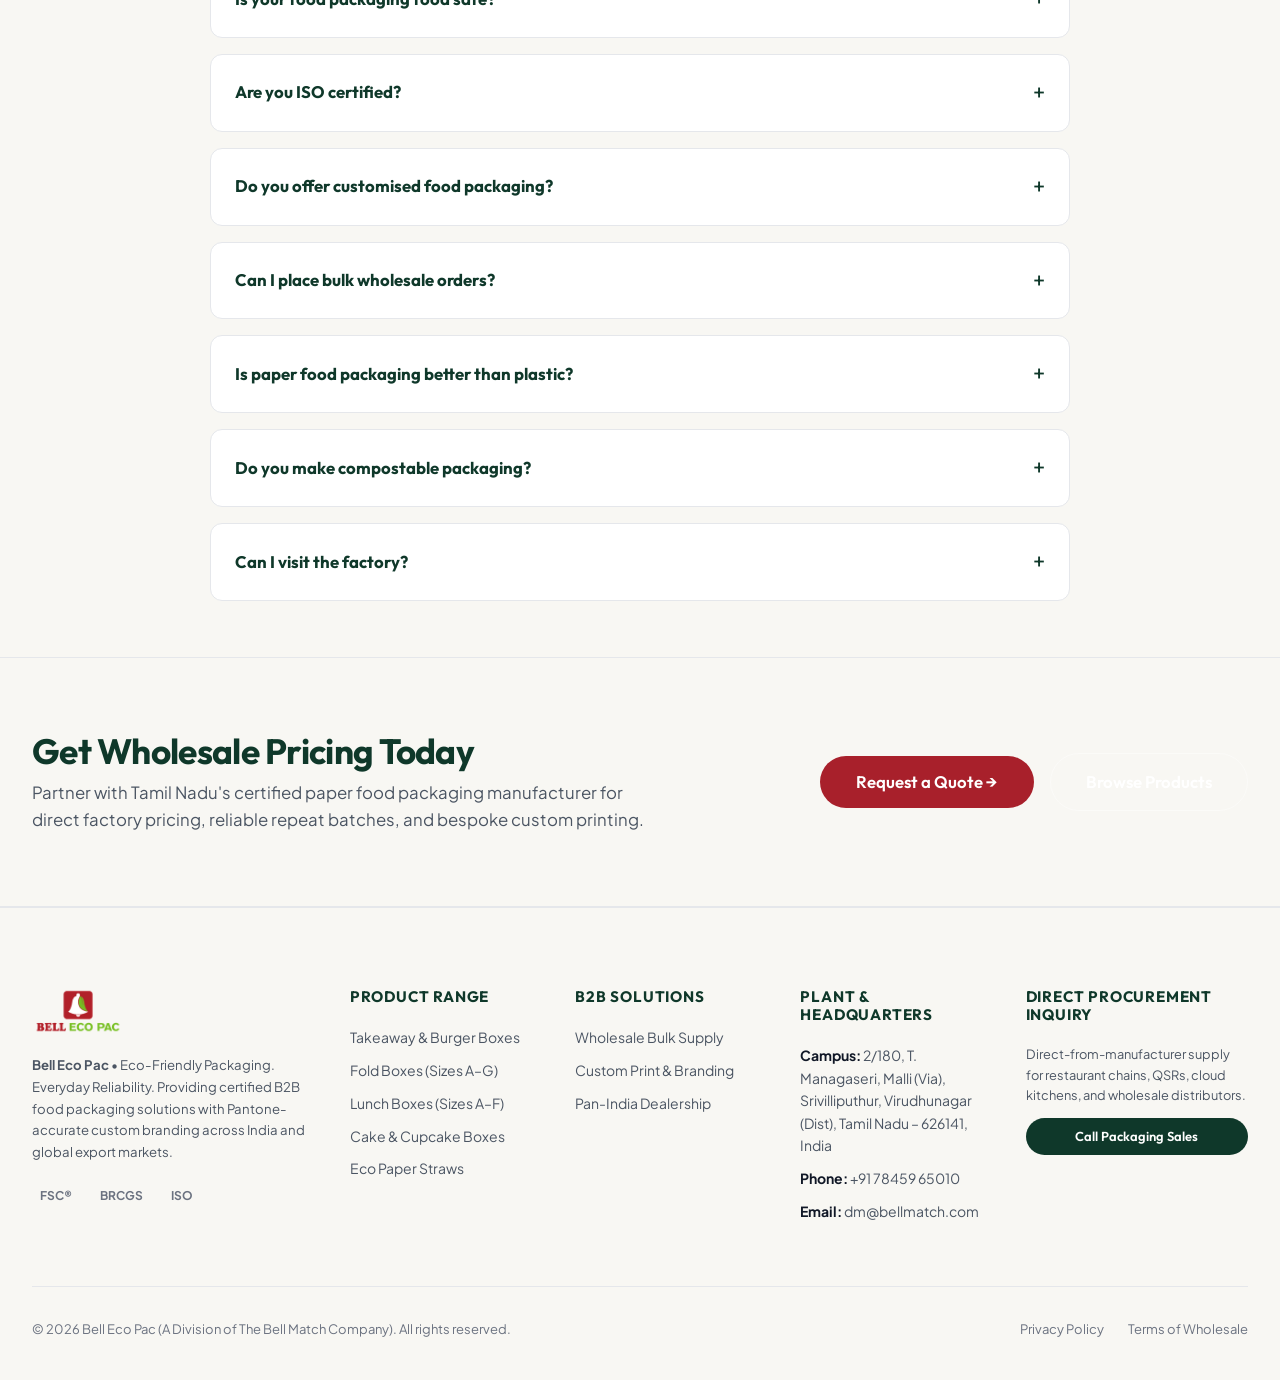
==== commit bca1a31d: "Remove We Serve & Wholesale Supply section from about page" ====
--- a/about.html
+++ b/about.html
@@ -1019,57 +1019,6 @@
       </div>
     </section>
 
-    <!-- ========================================== -->
-    <!-- 9. WE SERVE & WHOLESALE SUPPLY             -->
-    <!-- ========================================== -->
-    <section class="section-padding">
-      <div class="container">
-        
-        <div style="display: grid; grid-template-columns: repeat(auto-fit, minmax(320px, 1fr)); gap: 2.5rem; align-items: start;">
-          
-          <!-- We Serve -->
-          <div>
-            <span class="section-overline">Commercial Client Network</span>
-            <h2 class="section-title">Trusted Food Packaging Manufacturer for Food Businesses Across India</h2>
-            <p style="font-size: 0.95rem; color: var(--text-secondary); line-height: 1.65; margin-bottom: 1.25rem;">
-              Our factory handles bulk and repeat orders and keeps print and size consistent from batch to batch. We serve:
-            </p>
-            <div class="chip-tag-group">
-              <span class="chip-tag">&#10003; Restaurants and QSR Chains</span>
-              <span class="chip-tag">&#10003; Cafes and Bakeries</span>
-              <span class="chip-tag">&#10003; Cloud Kitchens</span>
-              <span class="chip-tag">&#10003; Hotels and Catering Companies</span>
-              <span class="chip-tag">&#10003; Food Trucks and Street Food Vendors</span>
-              <span class="chip-tag">&#10003; Corporate Catering and Meal Prep Companies</span>
-              <span class="chip-tag">&#10003; Distributors and Wholesalers</span>
-            </div>
-          </div>
-
-          <!-- Wholesale Benefits -->
-          <div>
-            <span class="section-overline">Pan-India Logistics</span>
-            <h2 class="section-title">Wholesale Food Packaging Supply Across India</h2>
-            <p style="font-size: 0.95rem; color: var(--text-secondary); line-height: 1.65; margin-bottom: 1.25rem;">
-              We supply wholesale food packaging to restaurant chains, cloud kitchens, bakeries, hotels and distributors, in bulk and on repeat orders.
-            </p>
-            <div style="background: var(--bg-surface); border: 1px solid var(--border-light); border-radius: var(--radius-md); padding: 1.5rem;">
-              <strong style="color: var(--primary); display: block; margin-bottom: 0.75rem; font-size: 1rem; font-family: 'Outfit', sans-serif;">
-                Supply Benefits
-              </strong>
-              <ul style="list-style: none; padding: 0; margin: 0; font-size: 0.9rem; color: var(--text-secondary); line-height: 1.8;">
-                <li style="display: flex; align-items: center; gap: 0.5rem;"><span class="check-icon">&#10004;</span> Bulk and repeat order supply</li>
-                <li style="display: flex; align-items: center; gap: 0.5rem;"><span class="check-icon">&#10004;</span> Factory-direct pricing</li>
-                <li style="display: flex; align-items: center; gap: 0.5rem;"><span class="check-icon">&#10004;</span> Custom printed packaging</li>
-                <li style="display: flex; align-items: center; gap: 0.5rem;"><span class="check-icon">&#10004;</span> Distributor programme</li>
-                <li style="display: flex; align-items: center; gap: 0.5rem;"><span class="check-icon">&#10004;</span> Reliable dispatch</li>
-              </ul>
-            </div>
-          </div>
-
-        </div>
-
-      </div>
-    </section>
 
     <!-- ========================================== -->
     <!-- 10. FREQUENTLY ASKED QUESTIONS (FAQ)       -->
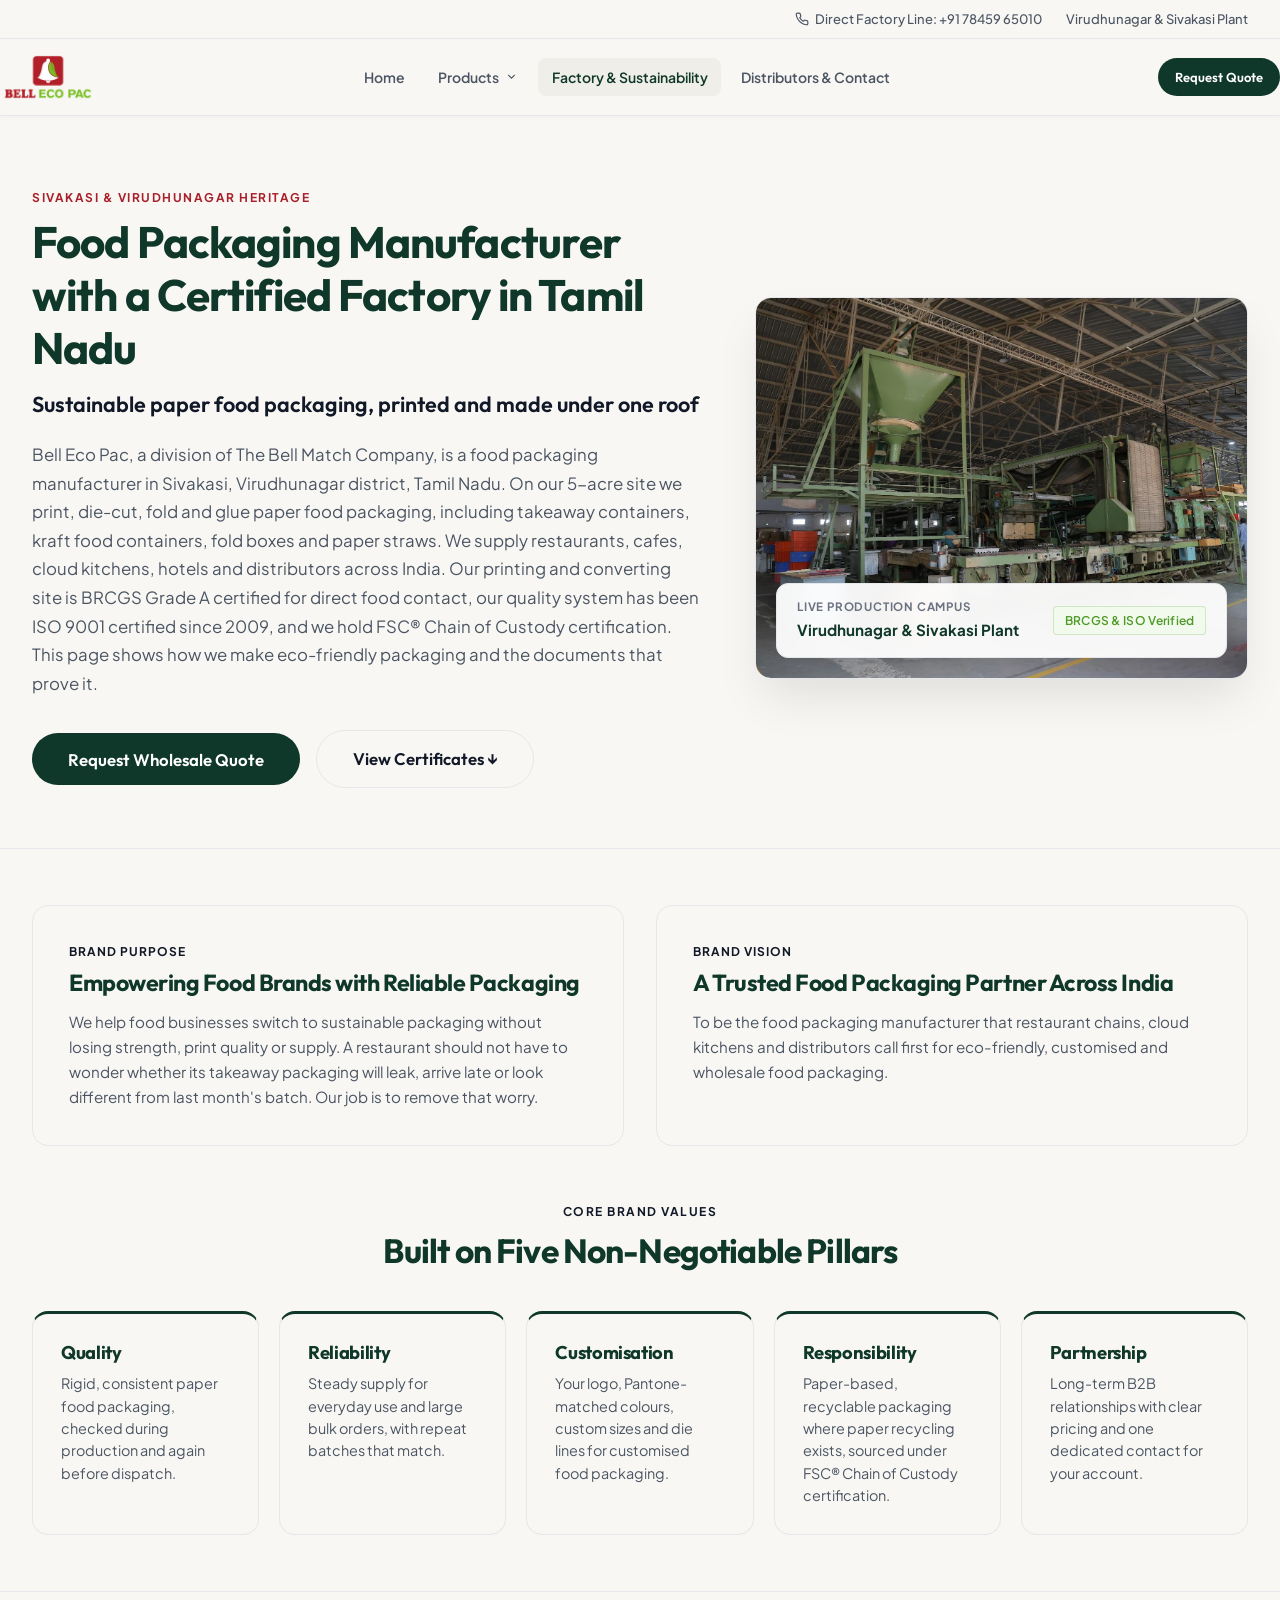
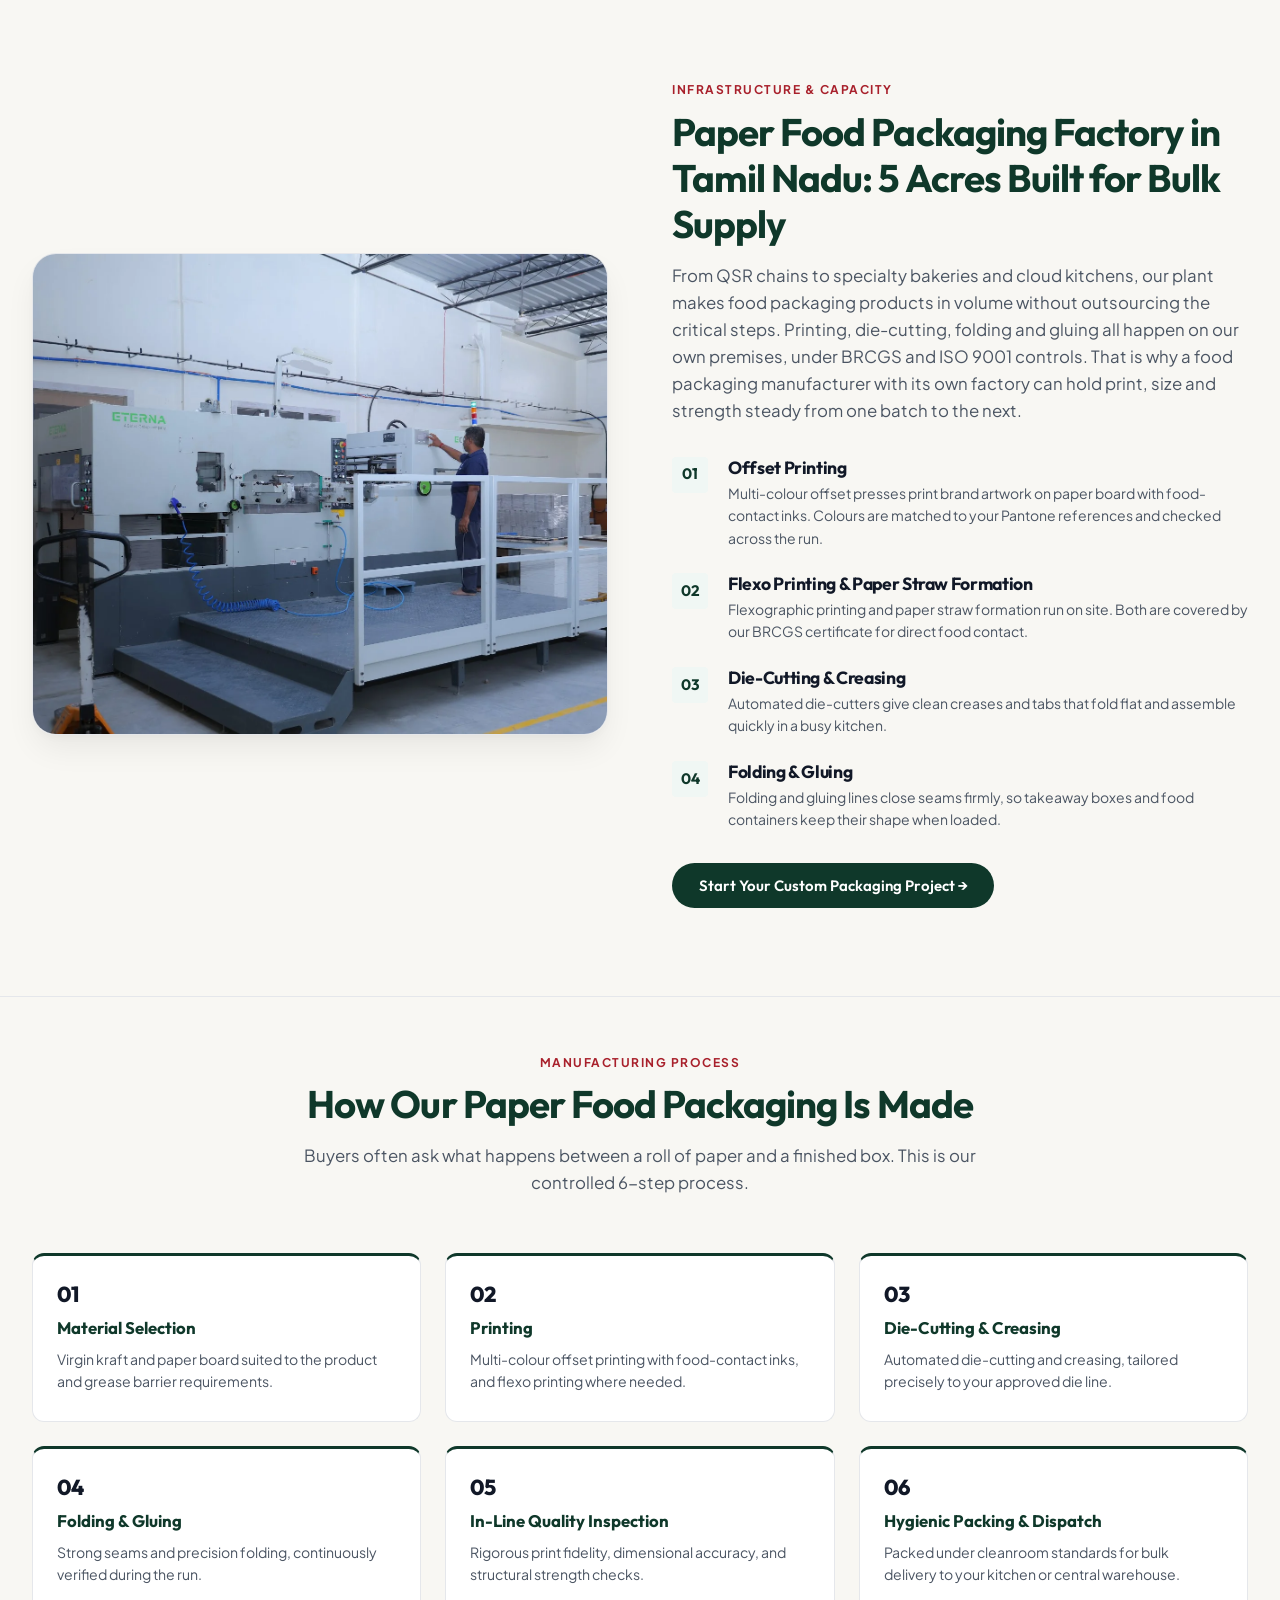
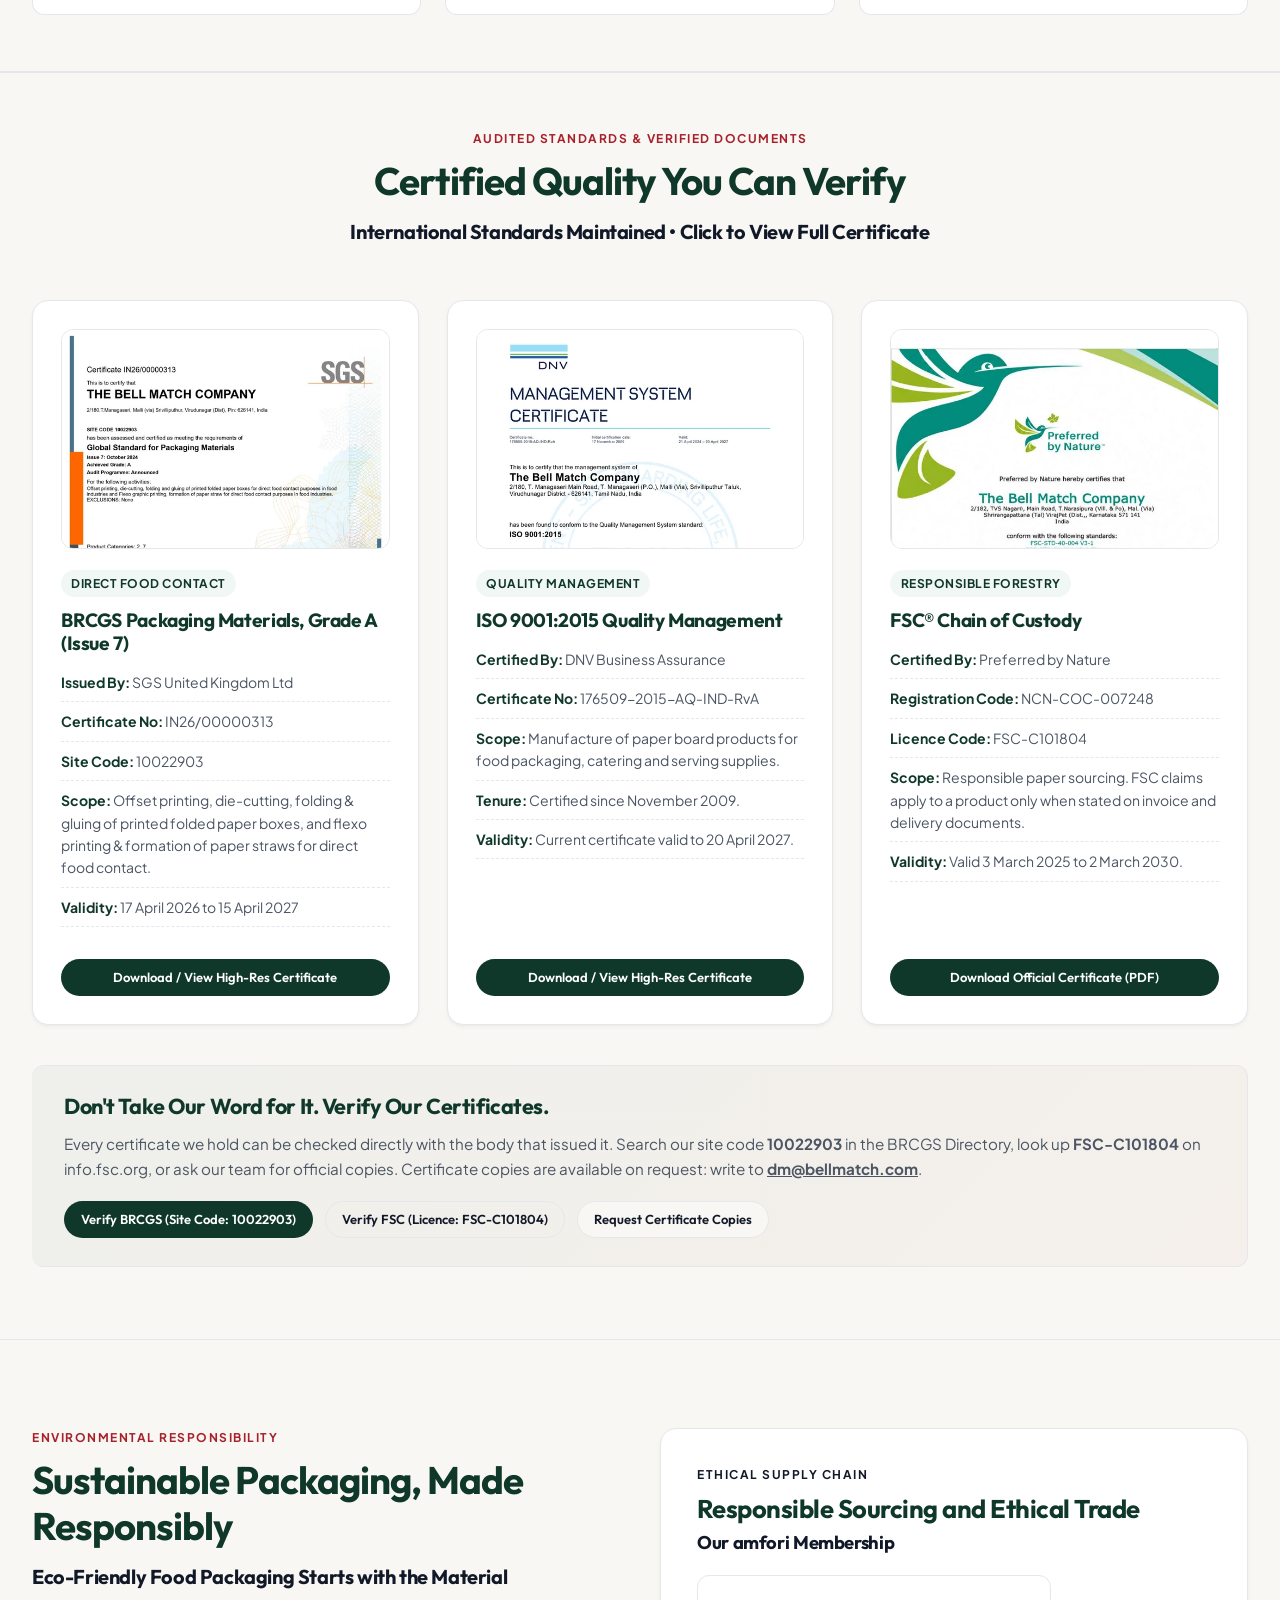
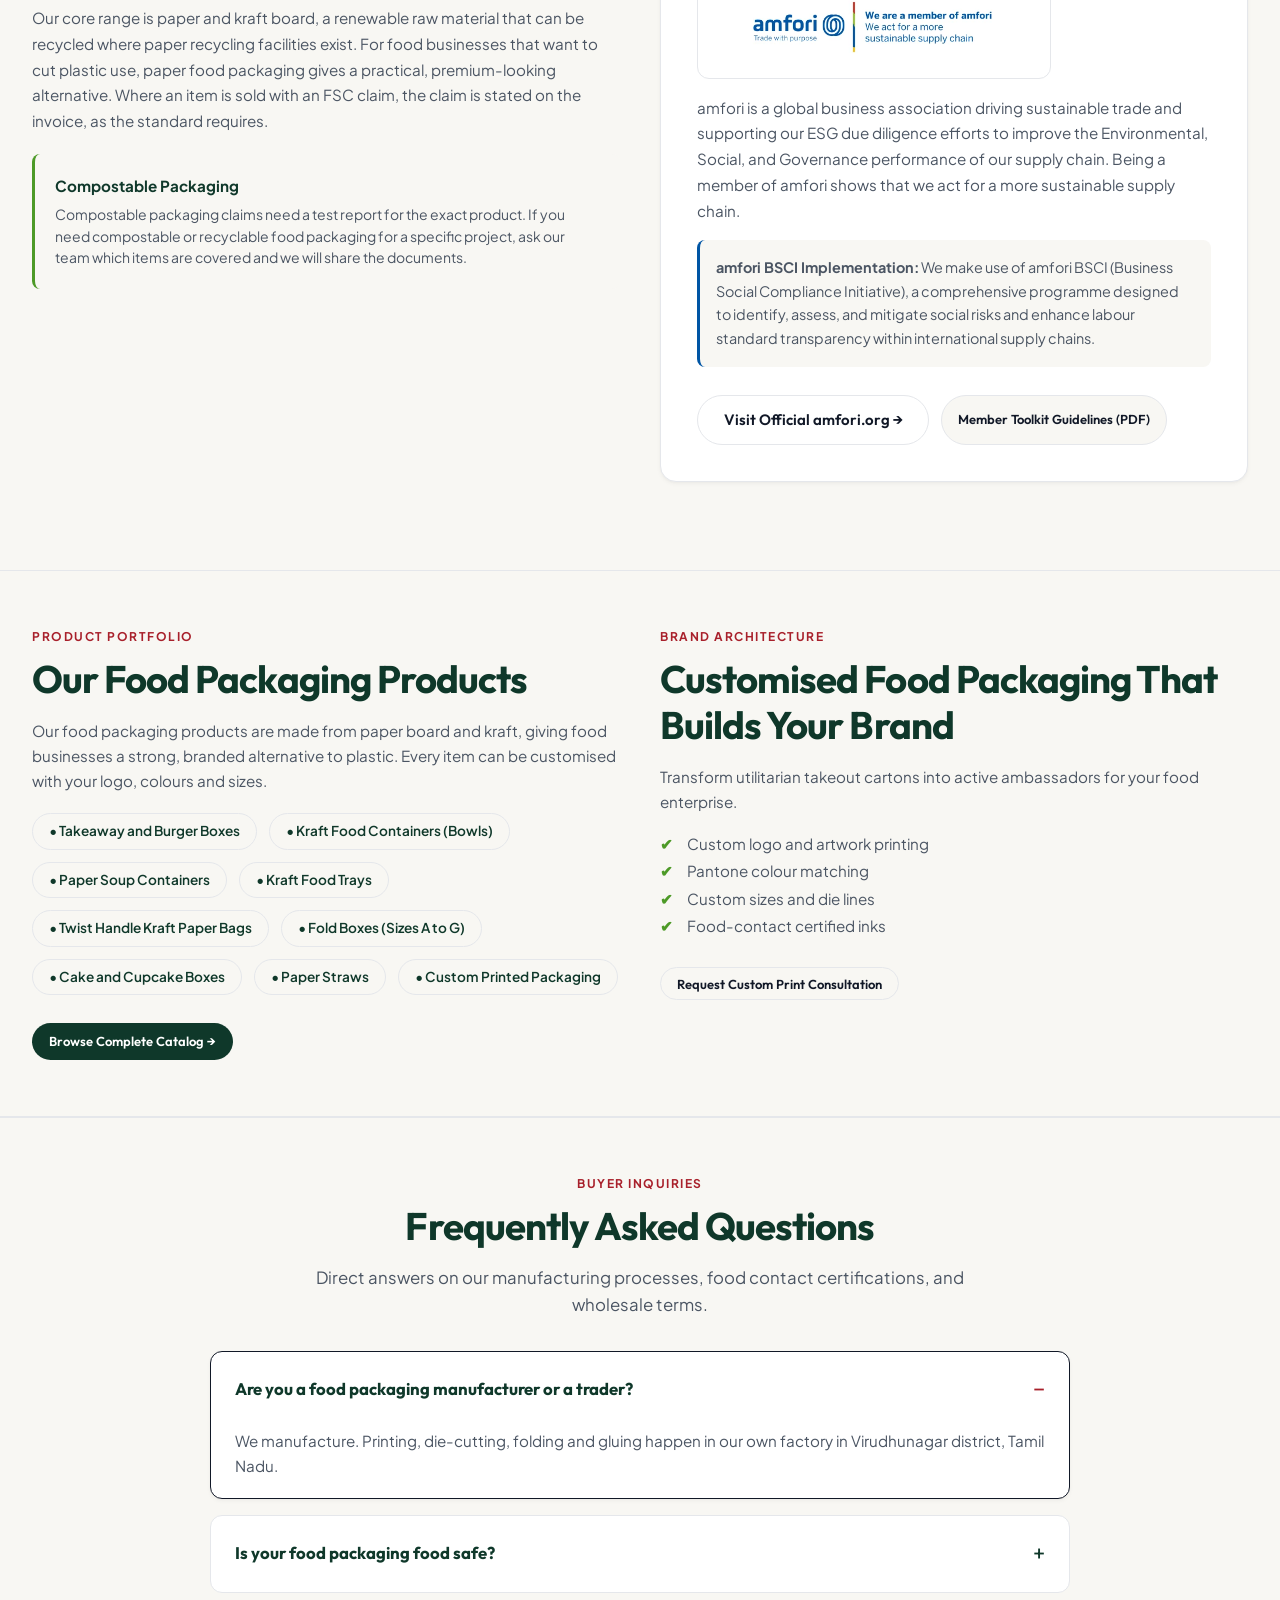
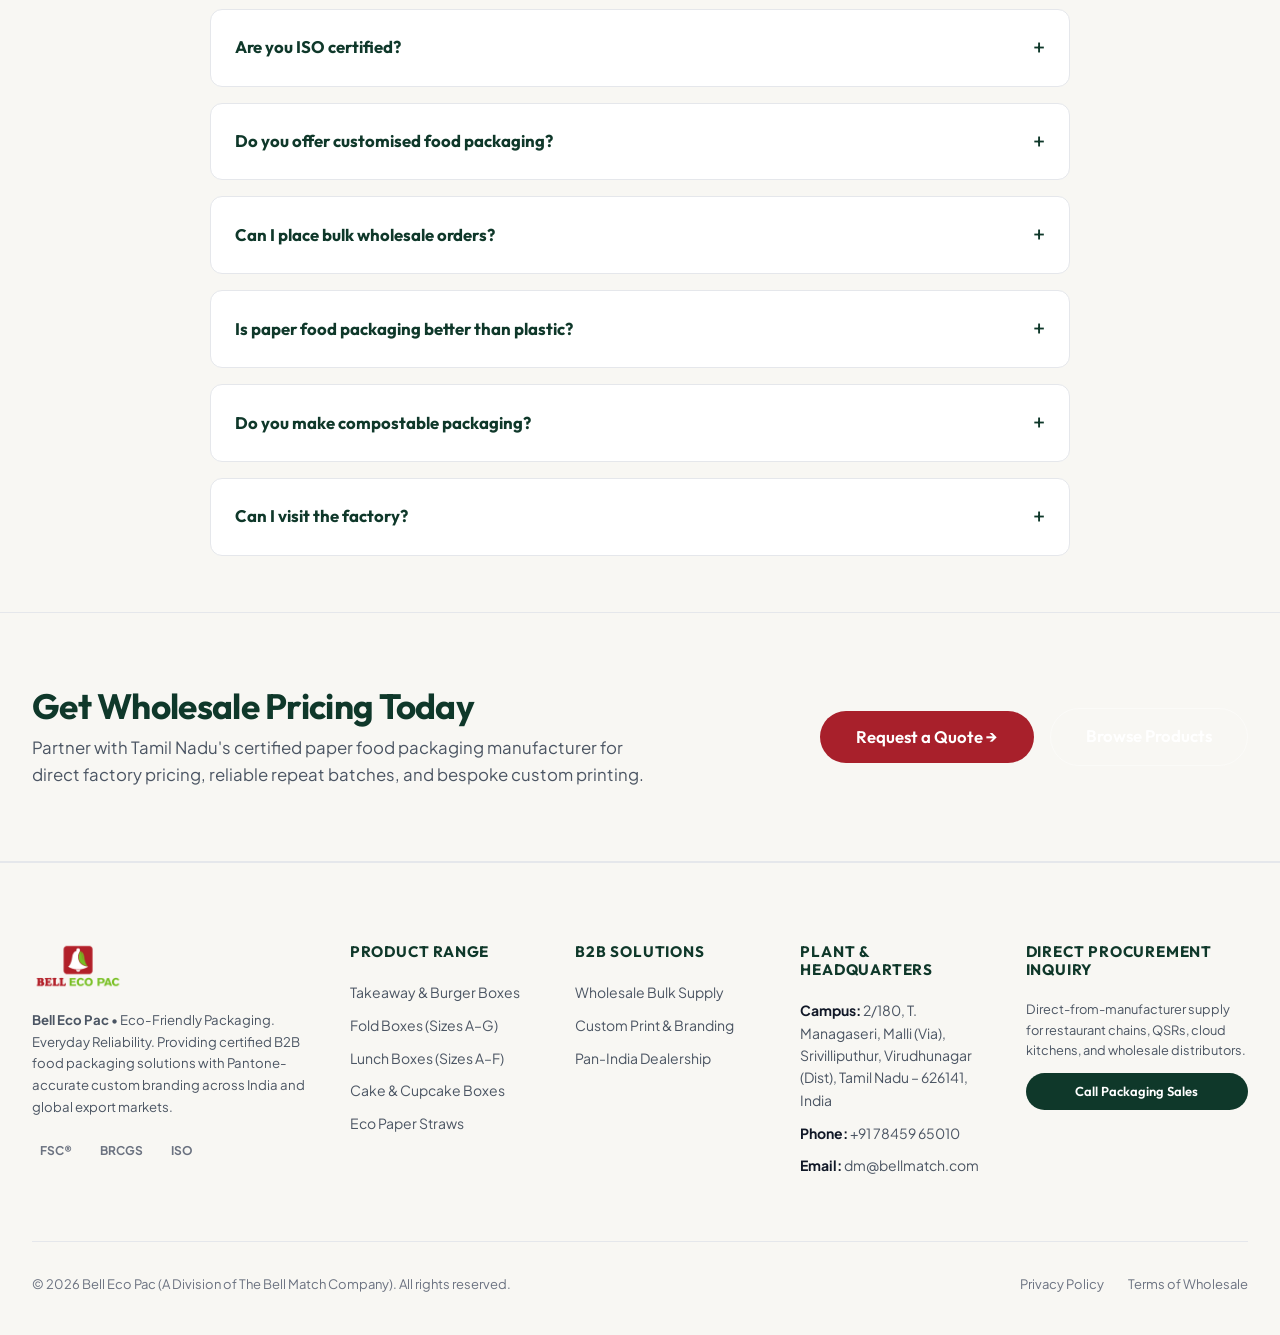
==== commit 60627d15: "Keep download button alone and remove verify and request buttons from certificate cards" ====
--- a/about.html
+++ b/about.html
@@ -802,10 +802,7 @@
               </ul>
             </div>
             <div class="cert-actions-cluster">
-              <a href="https://directory.brcgs.com/" target="_blank" rel="noopener noreferrer" class="btn btn-sm btn-primary" style="text-align: center;">
-                Verify on BRCGS Directory (10022903) &rarr;
-              </a>
-              <a href="assets/certificates/brcgs_grade_a_certificate.jpeg" target="_blank" class="btn btn-sm btn-outline" style="text-align: center;">
+              <a href="assets/certificates/brcgs_grade_a_certificate.jpeg" target="_blank" class="btn btn-sm btn-primary" style="text-align: center;">
                 Download / View High-Res Certificate
               </a>
             </div>
@@ -832,10 +829,7 @@
               </ul>
             </div>
             <div class="cert-actions-cluster">
-              <button class="btn btn-sm btn-primary open-quote-modal" data-product="ISO 9001 Certificate Copy">
-                Request Official DNV Copy &rarr;
-              </button>
-              <a href="assets/certificates/iso_9001_certificate.jpg" target="_blank" class="btn btn-sm btn-outline" style="text-align: center;">
+              <a href="assets/certificates/iso_9001_certificate.jpg" target="_blank" class="btn btn-sm btn-primary" style="text-align: center;">
                 Download / View High-Res Certificate
               </a>
             </div>
@@ -862,10 +856,7 @@
               </ul>
             </div>
             <div class="cert-actions-cluster">
-              <a href="https://info.fsc.org/" target="_blank" rel="noopener noreferrer" class="btn btn-sm btn-primary" style="text-align: center;">
-                Verify at info.fsc.org (FSC-C101804) &rarr;
-              </a>
-              <a href="assets/certificates/fsc_certificate.pdf" target="_blank" class="btn btn-sm btn-outline" style="text-align: center;">
+              <a href="assets/certificates/fsc_certificate.pdf" target="_blank" class="btn btn-sm btn-primary" style="text-align: center;">
                 Download Official Certificate (PDF)
               </a>
             </div>
